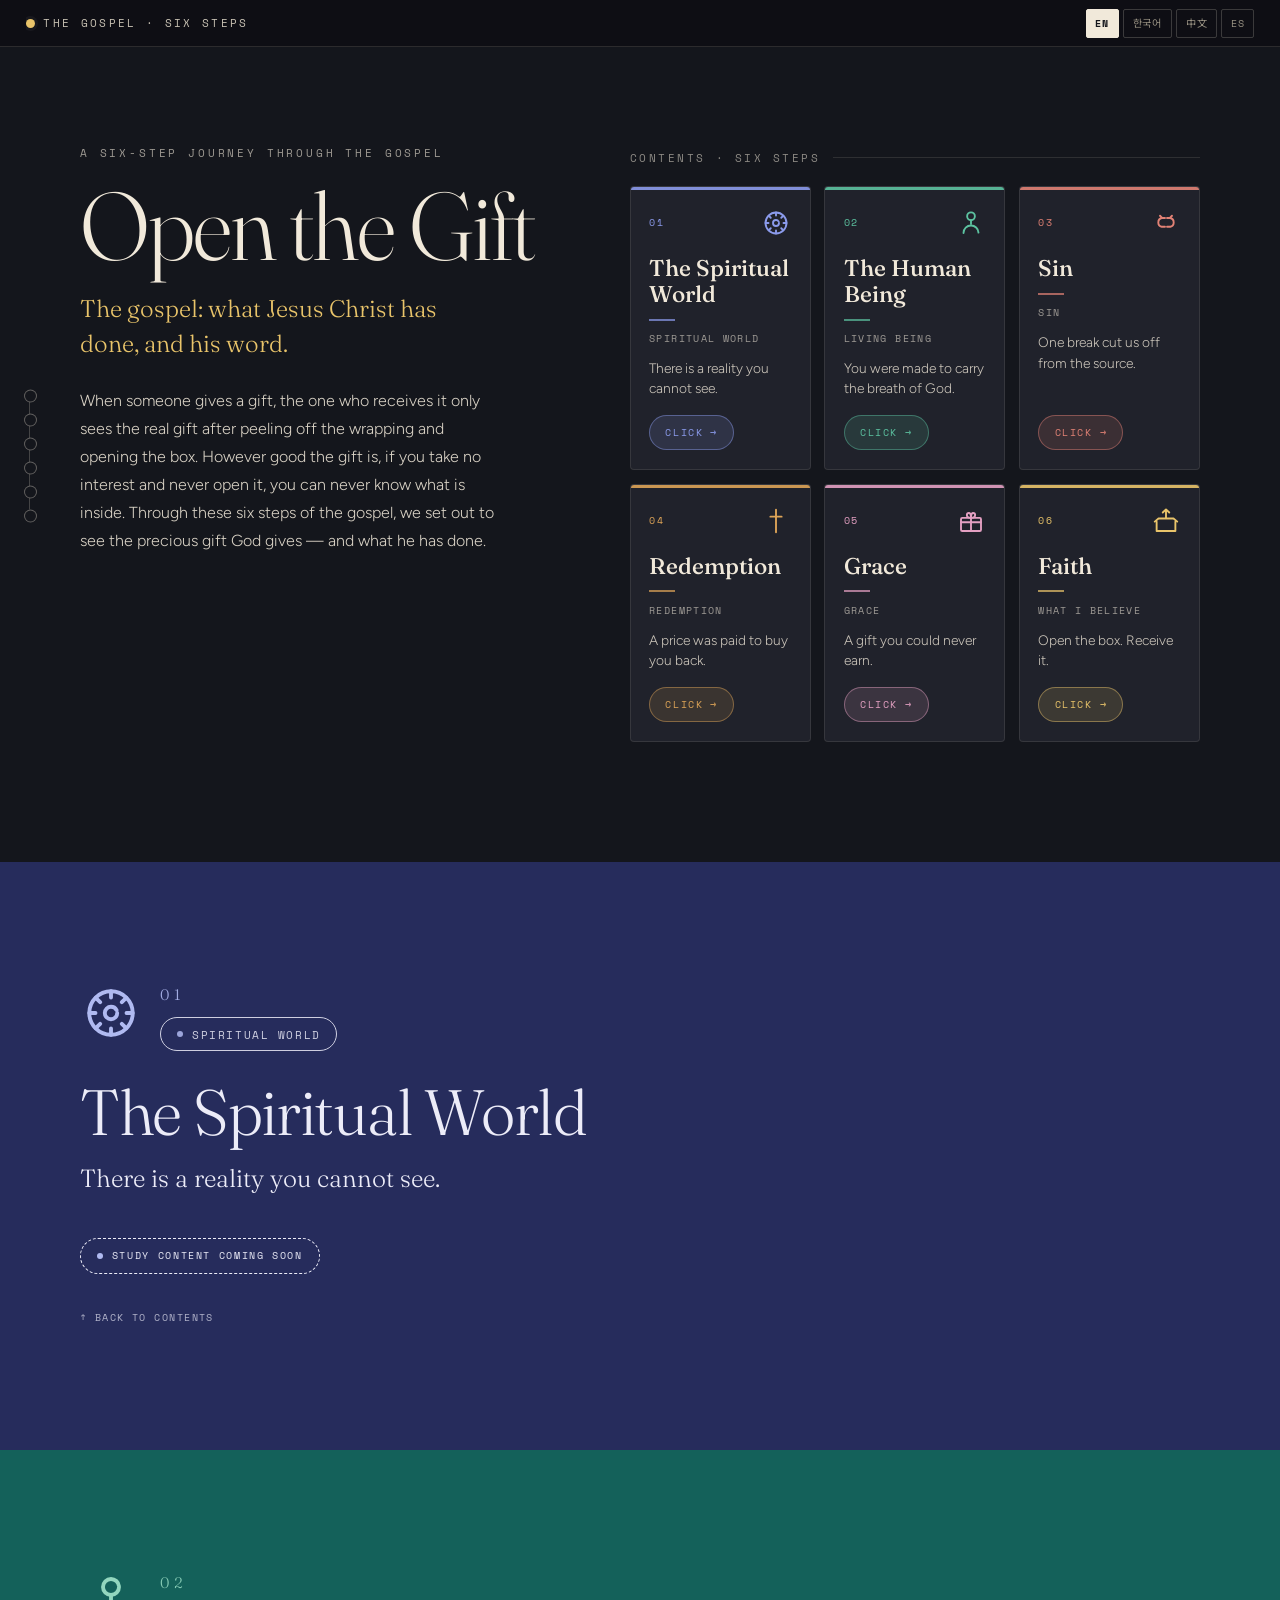
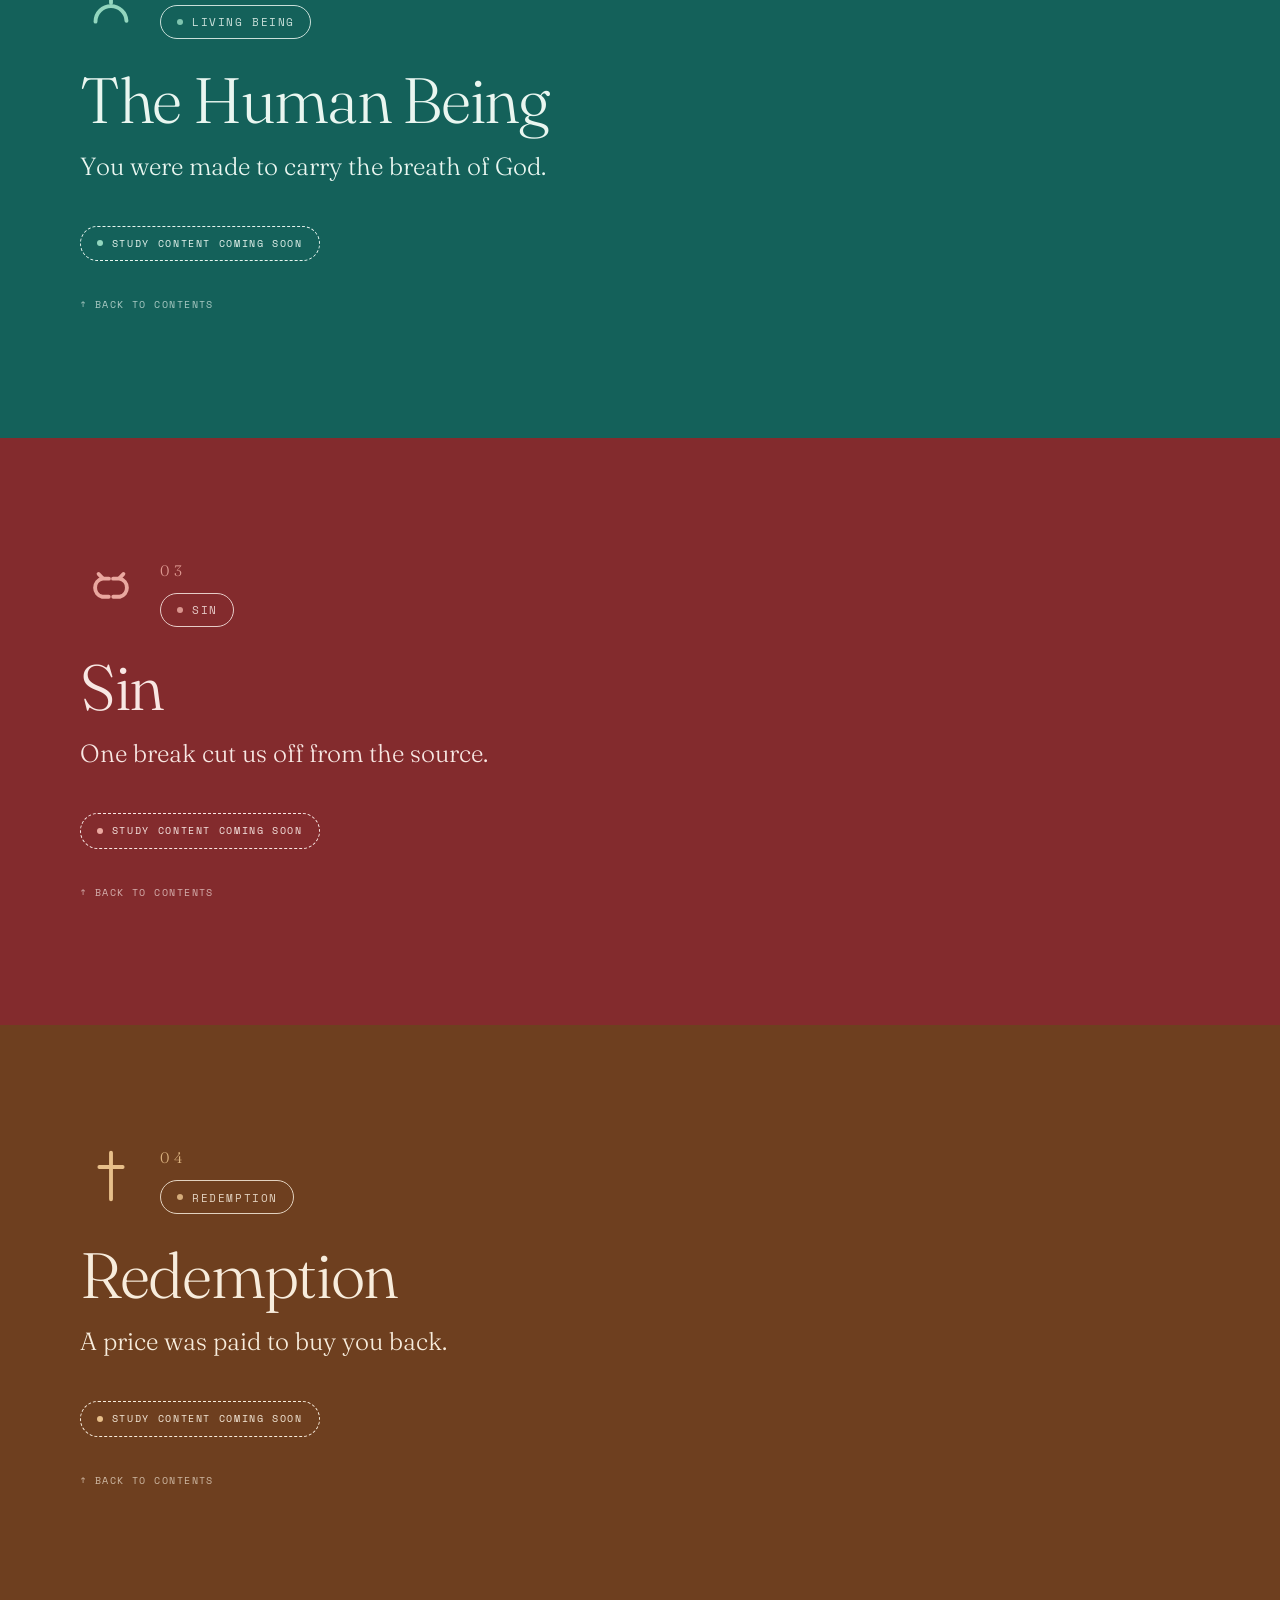
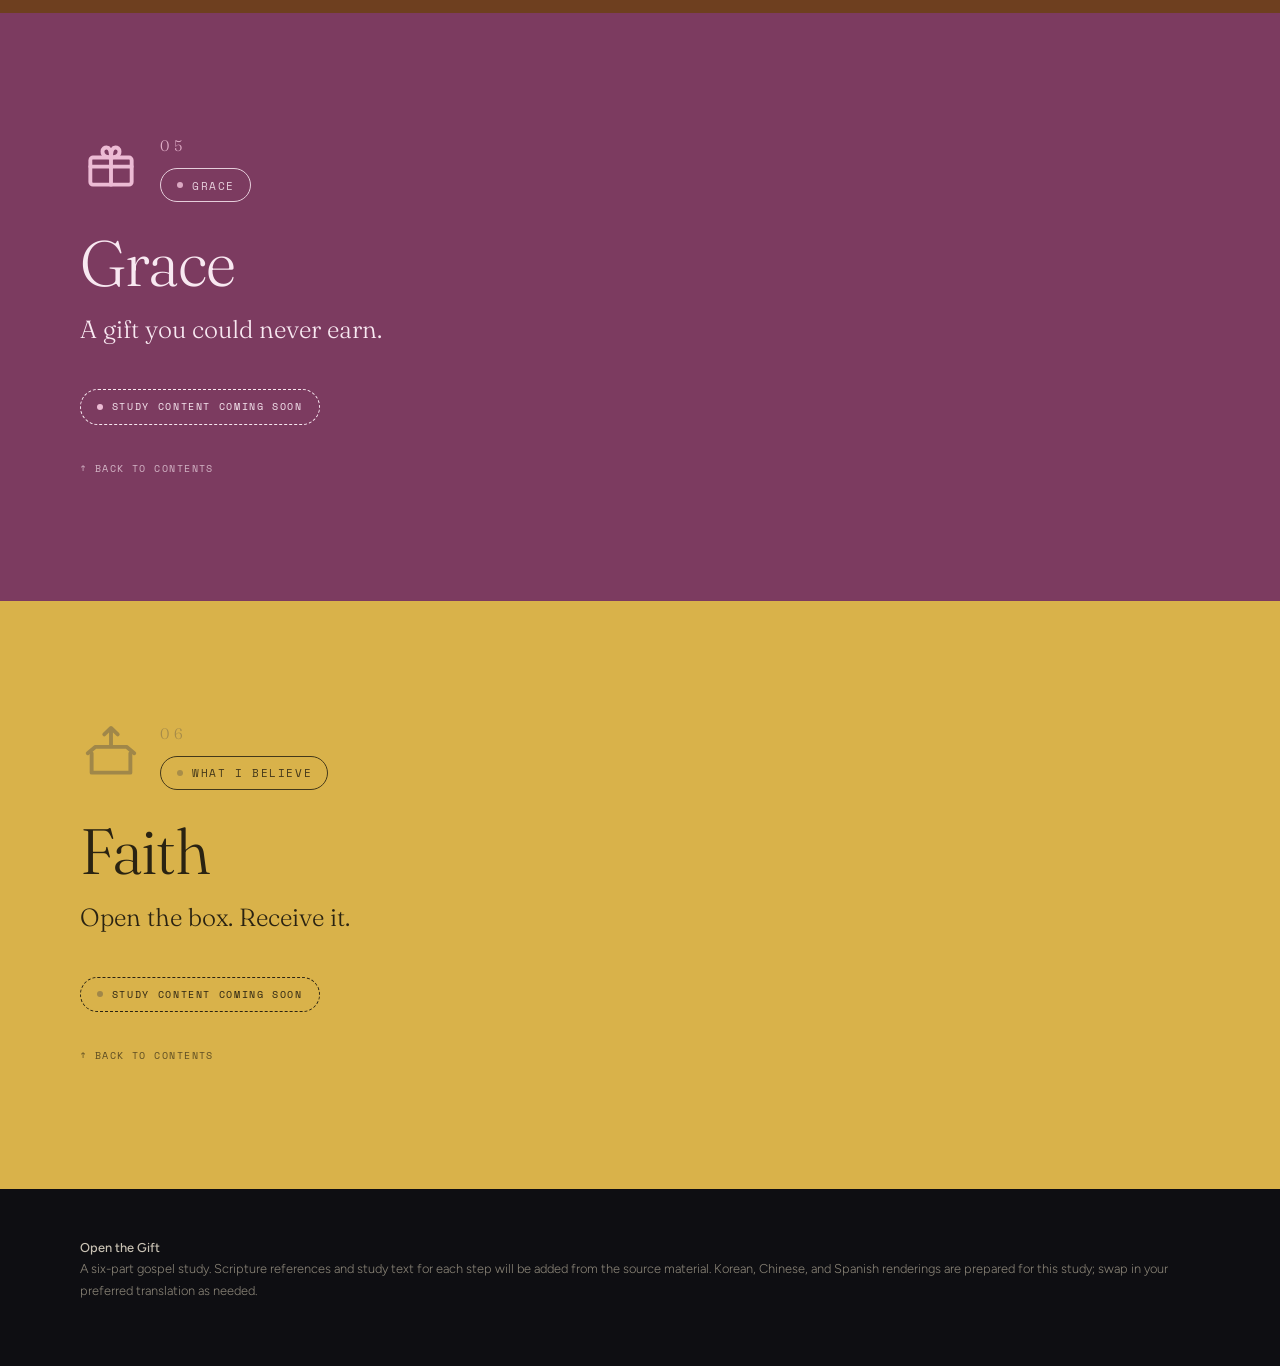
==== index.html @ 4da214e3 "Landing page: The Gospel — Six Steps (contents + 6 step cards, 4 languages) Co-Authored-By: Claude O" ====
<!DOCTYPE html>
<html lang="en">
<head>
<meta charset="utf-8">
<meta name="viewport" content="width=device-width, initial-scale=1">
<title>The Gospel — Six Steps</title>
<link rel="preconnect" href="https://fonts.googleapis.com">
<link rel="preconnect" href="https://fonts.gstatic.com" crossorigin>
<link href="https://fonts.googleapis.com/css2?family=Fraunces:opsz,wght@9..144,300;9..144,500;9..144,700&family=Figtree:wght@300;400;500;600&family=Space+Mono:wght@400;700&family=Noto+Sans+KR:wght@300;400;600&family=Noto+Sans+SC:wght@300;400;600&display=swap" rel="stylesheet">
<style>
:root{
  --paper:#F1E9DA;
  --ink:#14161C;
  --display:"Fraunces",Georgia,serif;
  --body:"Figtree","Noto Sans KR","Noto Sans SC",system-ui,sans-serif;
  --mono:"Space Mono","Noto Sans KR",monospace;
  --wide:min(1120px,100% - 2.5rem);
}
*{box-sizing:border-box}
html{scroll-behavior:smooth}
body{
  margin:0;background:var(--ink);color:var(--paper);
  font-family:var(--body);font-weight:300;font-size:17px;line-height:1.72;
  -webkit-font-smoothing:antialiased;
}
@media (prefers-reduced-motion:reduce){html{scroll-behavior:auto}*{animation:none!important;transition:none!important}}

/* ---------- top bar ---------- */
.bar{
  position:fixed;top:0;left:0;right:0;z-index:60;
  display:flex;align-items:center;justify-content:space-between;gap:1rem;
  padding:.55rem clamp(.9rem,3vw,1.6rem);
  background:rgba(14,14,18,.78);backdrop-filter:blur(14px);
  border-bottom:1px solid rgba(241,233,218,.13);
}
.brand{display:flex;align-items:center;gap:.55rem;min-width:0;font-family:var(--mono);font-size:.66rem;letter-spacing:.22em;text-transform:uppercase;color:#C9C2B4;white-space:nowrap;overflow:hidden;text-overflow:ellipsis}
.cur-dot{flex:none;width:9px;height:9px;border-radius:50%;background:transparent;opacity:0;
  transition:background .3s ease,opacity .3s ease;box-shadow:0 0 0 3px rgba(255,255,255,.04)}
#curText{white-space:nowrap;overflow:hidden;text-overflow:ellipsis;transition:color .25s ease}
.langs{display:flex;gap:.25rem;flex:none}
.langs button{
  font-family:var(--mono);font-size:.64rem;letter-spacing:.08em;
  background:transparent;color:#9A9384;border:1px solid rgba(241,233,218,.2);
  padding:.34rem .55rem;border-radius:2px;cursor:pointer;transition:.18s;
}
.langs button:hover{color:#F1E9DA;border-color:rgba(241,233,218,.5)}
.langs button[aria-pressed="true"]{background:#F1E9DA;color:#14161C;border-color:#F1E9DA;font-weight:700}
.bar-progress{position:absolute;left:0;bottom:-1px;height:2px;background:currentColor;width:0;color:#8B9BEC;transition:width .12s linear}

/* ---------- left rail ---------- */
.rail{position:fixed;left:24px;top:50%;transform:translateY(-50%);z-index:50;display:none}
@media(min-width:1240px){.rail{display:block}}
.rail ol{list-style:none;margin:0;padding:0;position:relative}
.rail ol::before{content:"";position:absolute;left:5px;top:6px;bottom:6px;width:1px;background:rgba(241,233,218,.22)}
.rail li{position:relative;padding:0 0 24px 0;min-height:11px}
.rail li:last-child{padding-bottom:0}
.rail a{position:absolute;left:22px;top:-3px;white-space:nowrap;text-decoration:none;color:#F1E9DA;
  font-family:var(--mono);font-size:.6rem;letter-spacing:.14em;text-transform:uppercase;
  opacity:0;pointer-events:none;transform:translateX(-4px);transition:.22s;
  background:rgba(14,14,18,.92);padding:.24rem .55rem;border-radius:3px;border:1px solid rgba(241,233,218,.12)}
.rail li::before{content:"";position:absolute;left:0;top:5px;width:11px;height:11px;border-radius:50%;border:1px solid rgba(241,233,218,.35);background:var(--ink);transition:.25s;cursor:pointer}
.rail li:hover::before{border-color:var(--dot)}
.rail li[data-on="1"]::before{background:var(--dot);border-color:var(--dot);transform:scale(1.25)}
.rail li:hover a,.rail li[data-on="1"] a{opacity:1;pointer-events:auto;transform:none}

/* ---------- sections ---------- */
main{padding-top:0}
.field{
  background:var(--field);color:var(--fg);
  padding:clamp(4.5rem,11vw,7.5rem) 0;
  position:relative;overflow:hidden;
  --mark:color-mix(in srgb,var(--dot,#8B9BEC) 62%,var(--fg));
}
.wrap{width:var(--wide);margin:0 auto;position:relative;z-index:2}
.eyebrow{font-family:var(--mono);font-size:.68rem;letter-spacing:.26em;text-transform:uppercase;opacity:.62;margin:0 0 1.1rem}
h1{font-family:var(--display);font-weight:300;font-size:clamp(3rem,10vw,6rem);line-height:.95;margin:0 0 1.3rem;letter-spacing:-.02em}
h2{font-family:var(--display);font-weight:300;font-size:clamp(2.3rem,7vw,4rem);line-height:1.0;margin:.2rem 0 1rem;letter-spacing:-.02em}
p{margin:0 0 1.15rem;max-width:60ch}
.lead{font-family:var(--display);font-weight:300;font-size:clamp(1.2rem,3.2vw,1.55rem);line-height:1.5;opacity:.95;max-width:34ch}
.hairline{height:1px;background:currentColor;opacity:.22;margin:2.4rem 0;border:0}
.numeral{font-family:var(--display);font-weight:300;font-size:.95rem;letter-spacing:.3em;opacity:.9;display:block;margin-bottom:.4rem;color:var(--mark)}
.thread-tag{
  display:inline-flex;align-items:center;gap:.6rem;
  font-family:var(--mono);font-size:.7rem;letter-spacing:.14em;text-transform:uppercase;
  border:1px solid currentColor;border-radius:999px;padding:.4rem .95rem;opacity:.85;margin-bottom:1.6rem;
}
.thread-tag i{width:6px;height:6px;border-radius:50%;background:var(--mark);font-style:normal}

/* ---------- hero / contents ---------- */
#top{background:var(--ink);color:var(--paper);padding-top:clamp(6rem,13vw,9rem)}
.hero-grid{display:grid;grid-template-columns:minmax(0,.92fr) minmax(0,1.08fr);gap:clamp(2rem,5vw,4.5rem);align-items:start}
@media(max-width:900px){.hero-grid{grid-template-columns:1fr;gap:2.5rem}}
.motif{width:96px;height:96px;margin:0 0 1.6rem;display:block}
.hero-sub{font-family:var(--display);font-weight:300;font-size:clamp(1.2rem,3vw,1.5rem);line-height:1.45;color:#E9C46A;max-width:26ch;margin:0 0 1.6rem}
.hero-intro{max-width:42ch;opacity:.9;font-size:1rem;line-height:1.75}

/* contents label + cards */
.cards-head{font-family:var(--mono);font-size:.66rem;letter-spacing:.24em;text-transform:uppercase;opacity:.55;margin:.3rem 0 1.2rem;display:flex;align-items:center;gap:.8rem}
.cards-head::after{content:"";flex:1;height:1px;background:currentColor;opacity:.22}
.cards{display:grid;grid-template-columns:repeat(2,1fr);gap:.85rem}
@media(min-width:1080px){.cards{grid-template-columns:repeat(3,1fr)}}
@media(max-width:900px){.cards{grid-template-columns:repeat(3,1fr)}}
@media(max-width:620px){.cards{grid-template-columns:repeat(2,1fr)}}
@media(max-width:380px){.cards{grid-template-columns:1fr}}
.card{
  position:relative;display:flex;flex-direction:column;text-decoration:none;color:var(--paper);
  background:#20222B;border:1px solid rgba(241,233,218,.1);border-radius:4px;
  padding:1.3rem 1.15rem 1.2rem;min-height:190px;overflow:hidden;
  transition:transform .28s cubic-bezier(.2,.7,.2,1),border-color .28s ease,background .28s ease,box-shadow .28s ease;
}
.card::before{content:"";position:absolute;left:0;top:0;right:0;height:3px;background:var(--dot);opacity:.9;transform:scaleX(1);transform-origin:left}
.card:hover,.card:focus-visible{transform:translateY(-4px);background:#262935;border-color:color-mix(in srgb,var(--dot) 55%,transparent);box-shadow:0 14px 34px -18px var(--dot)}
.card-top{display:flex;align-items:center;justify-content:space-between;margin-bottom:1.15rem}
.card-num{font-family:var(--mono);font-size:.64rem;letter-spacing:.16em;color:var(--dot)}
.card-ic{width:30px;height:30px;color:var(--dot)}
.card-ic svg{width:100%;height:100%;display:block}
.card-title{font-family:var(--display);font-weight:500;font-size:clamp(1.2rem,1.02rem + .7vw,1.42rem);line-height:1.14;margin:0;overflow-wrap:break-word;hyphens:auto}
.card-rule{width:26px;height:2px;background:var(--dot);opacity:.7;margin:.65rem 0 .6rem}
.card-sub{font-family:var(--mono);font-size:.6rem;letter-spacing:.14em;text-transform:uppercase;opacity:.6;margin:0}
.card-teaser{font-size:.86rem;line-height:1.5;opacity:.82;margin:.7rem 0 1rem;flex:1 1 auto}
.card-go{display:inline-flex;align-items:center;align-self:flex-start;gap:.45rem;
  font-family:var(--mono);font-size:.62rem;letter-spacing:.16em;text-transform:uppercase;
  color:var(--dot);background:color-mix(in srgb,var(--dot) 14%,transparent);
  border:1px solid color-mix(in srgb,var(--dot) 45%,transparent);border-radius:999px;
  padding:.5rem .95rem;transition:background .25s ease,color .25s ease,transform .25s ease}
.card-go .arw{transition:transform .25s ease}
.card:hover .card-go,.card:focus-visible .card-go{background:var(--dot);color:#14161C}
.card:hover .card-go .arw{transform:translateX(3px)}

/* ---------- step opener ---------- */
.sec-head{display:flex;align-items:flex-start;gap:clamp(.7rem,2.2vw,1.15rem);margin-bottom:.2rem}
.sec-ic{flex:none;width:clamp(44px,7.5vw,62px);height:clamp(44px,7.5vw,62px);color:var(--mark)}
.sec-ic svg{width:100%;height:100%;display:block}
.sec-head .numeral{margin:0 0 .55rem}
.soon{display:inline-flex;align-items:center;gap:.55rem;font-family:var(--mono);font-size:.64rem;letter-spacing:.16em;text-transform:uppercase;
  border:1px dashed currentColor;border-radius:999px;padding:.5rem 1rem;opacity:.72;margin-top:1.4rem}
.soon i{width:6px;height:6px;border-radius:50%;background:var(--mark);font-style:normal;animation:pulse 2.2s ease-in-out infinite}
@keyframes pulse{0%,100%{opacity:.4}50%{opacity:1}}
.backlink{display:inline-flex;align-items:center;gap:.45rem;margin-top:2.2rem;font-family:var(--mono);font-size:.64rem;letter-spacing:.14em;text-transform:uppercase;color:inherit;text-decoration:none;opacity:.7;transition:.2s}
.backlink:hover{opacity:1}

footer{padding:3rem 0 4rem;background:#0E0E12;color:#8B8578}
footer .wrap{font-size:.8rem;line-height:1.7}
footer b{color:#C9C2B4;font-weight:500}

.reveal{opacity:0;transform:translateY(14px);transition:opacity .7s ease,transform .7s ease}
.reveal.in{opacity:1;transform:none}
:focus-visible{outline:2px solid currentColor;outline-offset:3px}

/* motion: cards cascade + titles rise + icons draw */
.cards .card{opacity:0;transform:translateY(18px);transition:opacity .55s ease,transform .55s cubic-bezier(.2,.7,.2,1)}
.cards.in .card{opacity:1;transform:none}
.cards.in .card:nth-child(1){transition-delay:.05s}
.cards.in .card:nth-child(2){transition-delay:.11s}
.cards.in .card:nth-child(3){transition-delay:.17s}
.cards.in .card:nth-child(4){transition-delay:.23s}
.cards.in .card:nth-child(5){transition-delay:.29s}
.cards.in .card:nth-child(6){transition-delay:.35s}
.card-ic svg [pathLength]{stroke-dasharray:1;stroke-dashoffset:1;transition:stroke-dashoffset .9s ease .2s}
.cards.in .card-ic svg [pathLength]{stroke-dashoffset:0}
.field h2.reveal{transform:translateY(24px) scale(.986);filter:blur(8px);
  transition:opacity .85s ease,transform .85s cubic-bezier(.2,.7,.25,1),filter .85s ease;transition-delay:.1s}
.field h2.reveal.in{transform:none;filter:blur(0)}
.sec-head .sec-ic svg [pathLength]{stroke-dasharray:1;stroke-dashoffset:1;transition:stroke-dashoffset 1.05s ease .15s}
.sec-head.in .sec-ic svg [pathLength]{stroke-dashoffset:0}
#top h1{animation:heroRise 1s cubic-bezier(.2,.7,.2,1) both}
#top .hero-sub{animation:heroRise 1s cubic-bezier(.2,.7,.2,1) .12s both}
@keyframes heroRise{from{opacity:0;transform:translateY(24px);filter:blur(7px)}to{opacity:1;transform:none;filter:blur(0)}}
@media(prefers-reduced-motion:reduce){
  .cards .card,.card-ic svg [pathLength],.field h2.reveal,.sec-head .sec-ic svg [pathLength],#top h1,#top .hero-sub{
    opacity:1!important;transform:none!important;filter:none!important;animation:none!important;stroke-dashoffset:0!important}
}
</style>
</head>
<body>

<header class="bar">
  <div class="brand" id="brand"><span class="cur-dot" id="curDot"></span><span id="curText">The Gospel · Six Steps</span></div>
  <nav class="langs" aria-label="Language">
    <button data-lang="en" aria-pressed="true">EN</button>
    <button data-lang="ko" aria-pressed="false">한국어</button>
    <button data-lang="zh" aria-pressed="false">中文</button>
    <button data-lang="es" aria-pressed="false">ES</button>
  </nav>
  <div class="bar-progress" id="prog"></div>
</header>

<nav class="rail" aria-label="Steps"><ol id="rail"></ol></nav>

<main id="app"></main>

<footer><div class="wrap" id="foot"></div></footer>

<script type="application/json" id="DATA">
{
"ui":{
  "brand":{"en":"The Gospel · Six Steps","ko":"복음 · 여섯 단계","zh":"福音 · 六个阶段","es":"El Evangelio · Seis Pasos"},
  "contents":{"en":"Contents · six steps","ko":"목차 · 여섯 단계","zh":"目录 · 六个阶段","es":"Contenido · seis pasos"},
  "open":{"en":"Click","ko":"클릭","zh":"点击","es":"Clic"},
  "soon":{"en":"Study content coming soon","ko":"본문은 곧 추가됩니다","zh":"内容即将推出","es":"Contenido en preparación"},
  "back":{"en":"Back to contents","ko":"목차로 돌아가기","zh":"返回目录","es":"Volver al contenido"},
  "footer":{
    "en":"A six-part gospel study. Scripture references and study text for each step will be added from the source material. Korean, Chinese, and Spanish renderings are prepared for this study; swap in your preferred translation as needed.",
    "ko":"여섯 과로 이루어진 복음 교재입니다. 각 단계의 성경 본문과 해설은 원자료에서 이어서 채워집니다. 한국어·중국어·스페인어 번역은 이 교재를 위해 준비한 것이며, 원하시는 역본으로 바꾸실 수 있습니다.",
    "zh":"六课福音教材。每一阶段的经文与讲解将依原始资料陆续补充。中韩西译文为本教材所备，可按需替换为您偏好的译本。",
    "es":"Un estudio del evangelio en seis partes. El texto y las referencias bíblicas de cada paso se añadirán a partir del material original. Las versiones en coreano, chino y español se han preparado para este estudio; puede sustituirlas por la traducción que prefiera."
  }
},

"hero":{
  "eyebrow":{"en":"A six-step journey through the gospel","ko":"복음을 여는 여섯 단계","zh":"通往福音的六个阶段","es":"Un recorrido del evangelio en seis pasos"},
  "title":{"en":"Open the Gift","ko":"선물을 열다","zh":"打开礼物","es":"Abre el regalo"},
  "sub":{"en":"The gospel: what Jesus Christ has done, and his word.","ko":"복음: 예수 그리스도가 하신 일과 그의 말씀.","zh":"福音：耶稣基督所成就的事，和他的话语。","es":"El evangelio: lo que Jesucristo ha hecho, y su palabra."},
  "intro":{"en":"When someone gives a gift, the one who receives it only sees the real gift after peeling off the wrapping and opening the box. However good the gift is, if you take no interest and never open it, you can never know what is inside. Through these six steps of the gospel, we set out to see the precious gift God gives — and what he has done.","ko":"선물을 주면 받은 사람은 포장지를 벗기고 상자를 열고 나서야 비로소 그 안의 진짜 선물을 보게 된다. 아무리 좋은 선물이라도 관심이 없고 또 뜯어보지 않는다면 무엇이 그 안에 있는지 알 수 없다. 하나님께서 주시고 하시는 귀한 선물을 복음 여섯 단계를 통하여 알아보고자 한다.","zh":"送礼时，收礼的人只有在拆开包装、打开盒子之后，才能看见里面真正的礼物。无论礼物多么好，若毫不在意、从不打开，就无法知道里面是什么。我们要通过福音的六个阶段，认识神所赐、所成就的宝贵礼物。","es":"Cuando alguien da un regalo, quien lo recibe solo ve el verdadero regalo después de quitar el envoltorio y abrir la caja. Por muy bueno que sea, si no te interesa y nunca lo abres, jamás sabrás qué hay dentro. A través de estos seis pasos del evangelio, queremos ver el precioso regalo que Dios nos da — y lo que él ha hecho."}
},

"steps":[
 {
  "id":"step-1","numeral":"01","dot":"#8B9BEC","field":"#262C5C","fg":"#ECECF8",
  "title":{"en":"The Spiritual World","ko":"영의 세계","zh":"灵的世界","es":"El mundo espiritual"},
  "sub":{"en":"Spiritual World","ko":"Spiritual World","zh":"Spiritual World","es":"Spiritual World"},
  "teaser":{"en":"There is a reality you cannot see.","ko":"보이지 않는 실재가 있다.","zh":"有一个你看不见的实在。","es":"Hay una realidad que no puedes ver."}
 },
 {
  "id":"step-2","numeral":"02","dot":"#5CC2A0","field":"#14615A","fg":"#E9F6F0",
  "title":{"en":"The Human Being","ko":"인간","zh":"人","es":"El ser humano"},
  "sub":{"en":"Living Being","ko":"Living Being","zh":"Living Being","es":"Living Being"},
  "teaser":{"en":"You were made to carry the breath of God.","ko":"당신은 하나님의 숨을 담도록 지어졌다.","zh":"你被造，是为了承载神的气息。","es":"Fuiste hecho para llevar el aliento de Dios."}
 },
 {
  "id":"step-3","numeral":"03","dot":"#E28275","field":"#832B2D","fg":"#F8E7E3",
  "title":{"en":"Sin","ko":"죄","zh":"罪","es":"El pecado"},
  "sub":{"en":"Sin","ko":"Sin","zh":"Sin","es":"Sin"},
  "teaser":{"en":"One break cut us off from the source.","ko":"한 번의 단절이 근원에서 우리를 끊어 놓았다.","zh":"一次断裂，把我们与源头隔开。","es":"Una ruptura nos separó de la fuente."}
 },
 {
  "id":"step-4","numeral":"04","dot":"#DDA457","field":"#6E3F1F","fg":"#F7ECDC",
  "title":{"en":"Redemption","ko":"속죄","zh":"救赎","es":"La redención"},
  "sub":{"en":"Redemption","ko":"Redemption","zh":"Redemption","es":"Redemption"},
  "teaser":{"en":"A price was paid to buy you back.","ko":"당신을 되사기 위해 값이 치러졌다.","zh":"有一个代价被付上，把你赎回。","es":"Se pagó un precio para rescatarte."}
 },
 {
  "id":"step-5","numeral":"05","dot":"#E4A0C2","field":"#7C3B60","fg":"#F8E8F1",
  "title":{"en":"Grace","ko":"은혜","zh":"恩典","es":"La gracia"},
  "sub":{"en":"Grace","ko":"Grace","zh":"Grace","es":"Grace"},
  "teaser":{"en":"A gift you could never earn.","ko":"결코 스스로 얻을 수 없는 선물.","zh":"一份你永远无法赚得的礼物。","es":"Un regalo que jamás podrías ganar."}
 },
 {
  "id":"step-6","numeral":"06","dot":"#E9C46A","field":"#D9B24A","fg":"#2A2312",
  "title":{"en":"Faith","ko":"믿음","zh":"信","es":"La fe"},
  "sub":{"en":"What I Believe","ko":"What I Believe","zh":"What I Believe","es":"What I Believe"},
  "teaser":{"en":"Open the box. Receive it.","ko":"상자를 열라. 받으라.","zh":"打开盒子，领受它。","es":"Abre la caja. Recíbelo."}
 }
]
}
</script>

<script>
(function(){
"use strict";
var D = JSON.parse(document.getElementById("DATA").textContent);
var lang = "en";
var esc = function(s){return String(s).replace(/&/g,"&amp;").replace(/</g,"&lt;").replace(/>/g,"&gt;");};
var L = function(o){ if(!o) return ""; return o[lang] || o.en || ""; };

/* line icons — normalise every stroke to length 1 so it can draw itself */
var pl = function(s){ return s.replace(/<(path|circle|rect|line|polyline|polygon|ellipse) /g,'<$1 pathLength="1" '); };
var ICONP = {
  "step-1":'<circle cx="12" cy="12" r="8.4"/><circle cx="12" cy="12" r="2.4"/><path d="M12 3.6v2.4M12 18v2.4M3.6 12H6M18 12h2.4M6.1 6.1l1.7 1.7M16.2 16.2l1.7 1.7M17.9 6.1l-1.7 1.7M7.8 16.2l-1.7 1.7"/>',
  "step-2":'<circle cx="12" cy="6.6" r="3.1"/><path d="M6 20a6 6 0 0 1 12 0"/><path d="M12 9.7v3.1"/>',
  "step-3":'<path d="M11.2 8H8.6a3.6 3.6 0 0 0 0 7h2.6"/><path d="M12.8 8h2.6a3.6 3.6 0 0 1 0 7h-2.6"/><path d="M7.2 6.2l1.5 1.6M16.8 6.2l-1.5 1.6"/>',
  "step-4":'<path d="M12 3v18M7.5 8.5h9"/>',
  "step-5":'<rect x="4" y="9.5" width="16" height="10.5" rx="1"/><path d="M4 13h16M12 9.5V20"/><path d="M12 9.5C10.6 9.5 8.7 9 8.7 7.2 8.7 6 9.6 5.6 10.3 5.6c1.4 0 1.7 1.9 1.7 3.9M12 9.5c1.4 0 3.3-.5 3.3-2.3 0-1.2-.9-1.6-1.6-1.6-1.4 0-1.7 1.9-1.7 3.9"/>',
  "step-6":'<path d="M4.5 12.5V20h15v-7.5"/><path d="M3 12.5l3-2.5h12l3 2.5"/><path d="M12 9.5V3M9.4 5.2 12 2.7l2.6 2.5"/>'
};
var ICON = function(id){
  return '<svg viewBox="0 0 24 24" fill="none" stroke="currentColor" stroke-width="1.5" stroke-linecap="round" stroke-linejoin="round" aria-hidden="true">'+pl(ICONP[id]||'')+'</svg>';
};

function cards(){
  var h = '<div class="cards-head">'+esc(L(D.ui.contents))+'</div><div class="cards">';
  D.steps.forEach(function(s){
    h += '<a class="card" href="#'+s.id+'" style="--dot:'+s.dot+'">'
       + '<div class="card-top"><span class="card-num">'+s.numeral+'</span><span class="card-ic">'+ICON(s.id)+'</span></div>'
       + '<h3 class="card-title">'+esc(L(s.title))+'</h3>'
       + '<div class="card-rule"></div>'
       + '<p class="card-sub">'+esc(L(s.sub))+'</p>'
       + '<p class="card-teaser">'+esc(L(s.teaser))+'</p>'
       + '<span class="card-go">'+esc(L(D.ui.open))+' <span class="arw">&#8594;</span></span>'
       + '</a>';
  });
  return h + '</div>';
}

function render(){
  document.documentElement.lang = lang;
  document.getElementById("curText").textContent = L(D.ui.brand);
  document.getElementById("foot").innerHTML = '<b>'+esc(L(D.hero.title))+'</b><br>'+esc(L(D.ui.footer));

  var h = '';
  /* hero + contents */
  h += '<section class="field" id="top"><div class="wrap"><div class="hero-grid">'
     + '<div class="hero-left">'
     + '<p class="eyebrow">'+esc(L(D.hero.eyebrow))+'</p>'
     + '<h1>'+esc(L(D.hero.title))+'</h1>'
     + '<p class="hero-sub">'+esc(L(D.hero.sub))+'</p>'
     + '<p class="hero-intro">'+esc(L(D.hero.intro))+'</p>'
     + '</div>'
     + '<div class="hero-right">'+cards()+'</div>'
     + '</div></div></section>';

  /* step opener sections */
  D.steps.forEach(function(s){
    h += '<section class="field" id="'+s.id+'" style="--field:'+s.field+';--fg:'+s.fg+';--dot:'+s.dot+'"><div class="wrap">'
       + '<div class="sec-head reveal"><span class="sec-ic">'+ICON(s.id)+'</span>'
       + '<div><span class="numeral">'+s.numeral+'</span>'
       + '<div class="thread-tag"><i></i>'+esc(L(s.sub))+'</div></div></div>'
       + '<h2 class="reveal">'+esc(L(s.title))+'</h2>'
       + '<p class="lead reveal">'+esc(L(s.teaser))+'</p>'
       + '<div class="soon reveal"><i></i>'+esc(L(D.ui.soon))+'</div>'
       + '<br><a class="backlink" href="#top">&#8593; '+esc(L(D.ui.back))+'</a>'
       + '</div></section>';
  });

  document.getElementById("app").innerHTML = h;

  /* rail */
  document.getElementById("rail").innerHTML = D.steps.map(function(s){
    return '<li data-sec="'+s.id+'" style="--dot:'+s.dot+'"><a href="#'+s.id+'">'+esc(L(s.title))+'</a></li>';
  }).join("");

  wire();
}

function wire(){
  /* reveal */
  if(!window.matchMedia("(prefers-reduced-motion: reduce)").matches && "IntersectionObserver" in window){
    var io = new IntersectionObserver(function(es){
      es.forEach(function(e){ if(e.isIntersecting){ e.target.classList.add("in"); io.unobserve(e.target);} });
    },{threshold:.12});
    document.querySelectorAll(".reveal, .cards, .sec-head").forEach(function(el){ io.observe(el); });
  } else {
    document.querySelectorAll(".reveal, .cards, .sec-head").forEach(function(el){ el.classList.add("in"); });
  }

  /* scroll spy: progress + rail + top-bar indicator */
  var items = Array.prototype.slice.call(document.querySelectorAll("#rail li"));
  var prog = document.getElementById("prog");
  var curDot = document.getElementById("curDot");
  var curText = document.getElementById("curText");
  var brandTitle = L(D.ui.brand);
  var marks = D.steps.map(function(s){
    return {el:document.getElementById(s.id), dot:s.dot, label:s.numeral+" · "+L(s.title)};
  });
  function onScroll(){
    var y = window.scrollY || window.pageYOffset;
    var docH = document.body.scrollHeight - window.innerHeight;
    prog.style.width = (docH>0 ? Math.min(100,(y/docH)*100) : 0) + "%";
    var active = -1;
    marks.forEach(function(m,i){ if(m.el && m.el.offsetTop <= y + window.innerHeight*0.35) active = i; });
    items.forEach(function(li,i){ li.setAttribute("data-on", i===active ? "1":"0"); });
    prog.style.color = active>=0 ? marks[active].dot : "#8B9BEC";
    if(active>=0){
      curDot.style.background = marks[active].dot;
      curDot.style.opacity = "1";
      curText.textContent = marks[active].label;
    } else {
      curDot.style.opacity = "0";
      curText.textContent = brandTitle;
    }
  }
  window.removeEventListener("scroll", window.__spy || function(){});
  window.__spy = onScroll;
  window.addEventListener("scroll", onScroll, {passive:true});
  onScroll();
}

/* language buttons */
document.querySelectorAll(".langs button").forEach(function(b){
  b.addEventListener("click", function(){
    lang = b.getAttribute("data-lang");
    document.querySelectorAll(".langs button").forEach(function(x){
      x.setAttribute("aria-pressed", x===b ? "true":"false");
    });
    var y = window.scrollY;
    render();
    window.scrollTo(0,y);
  });
});

render();
})();
</script>
</body>
</html>
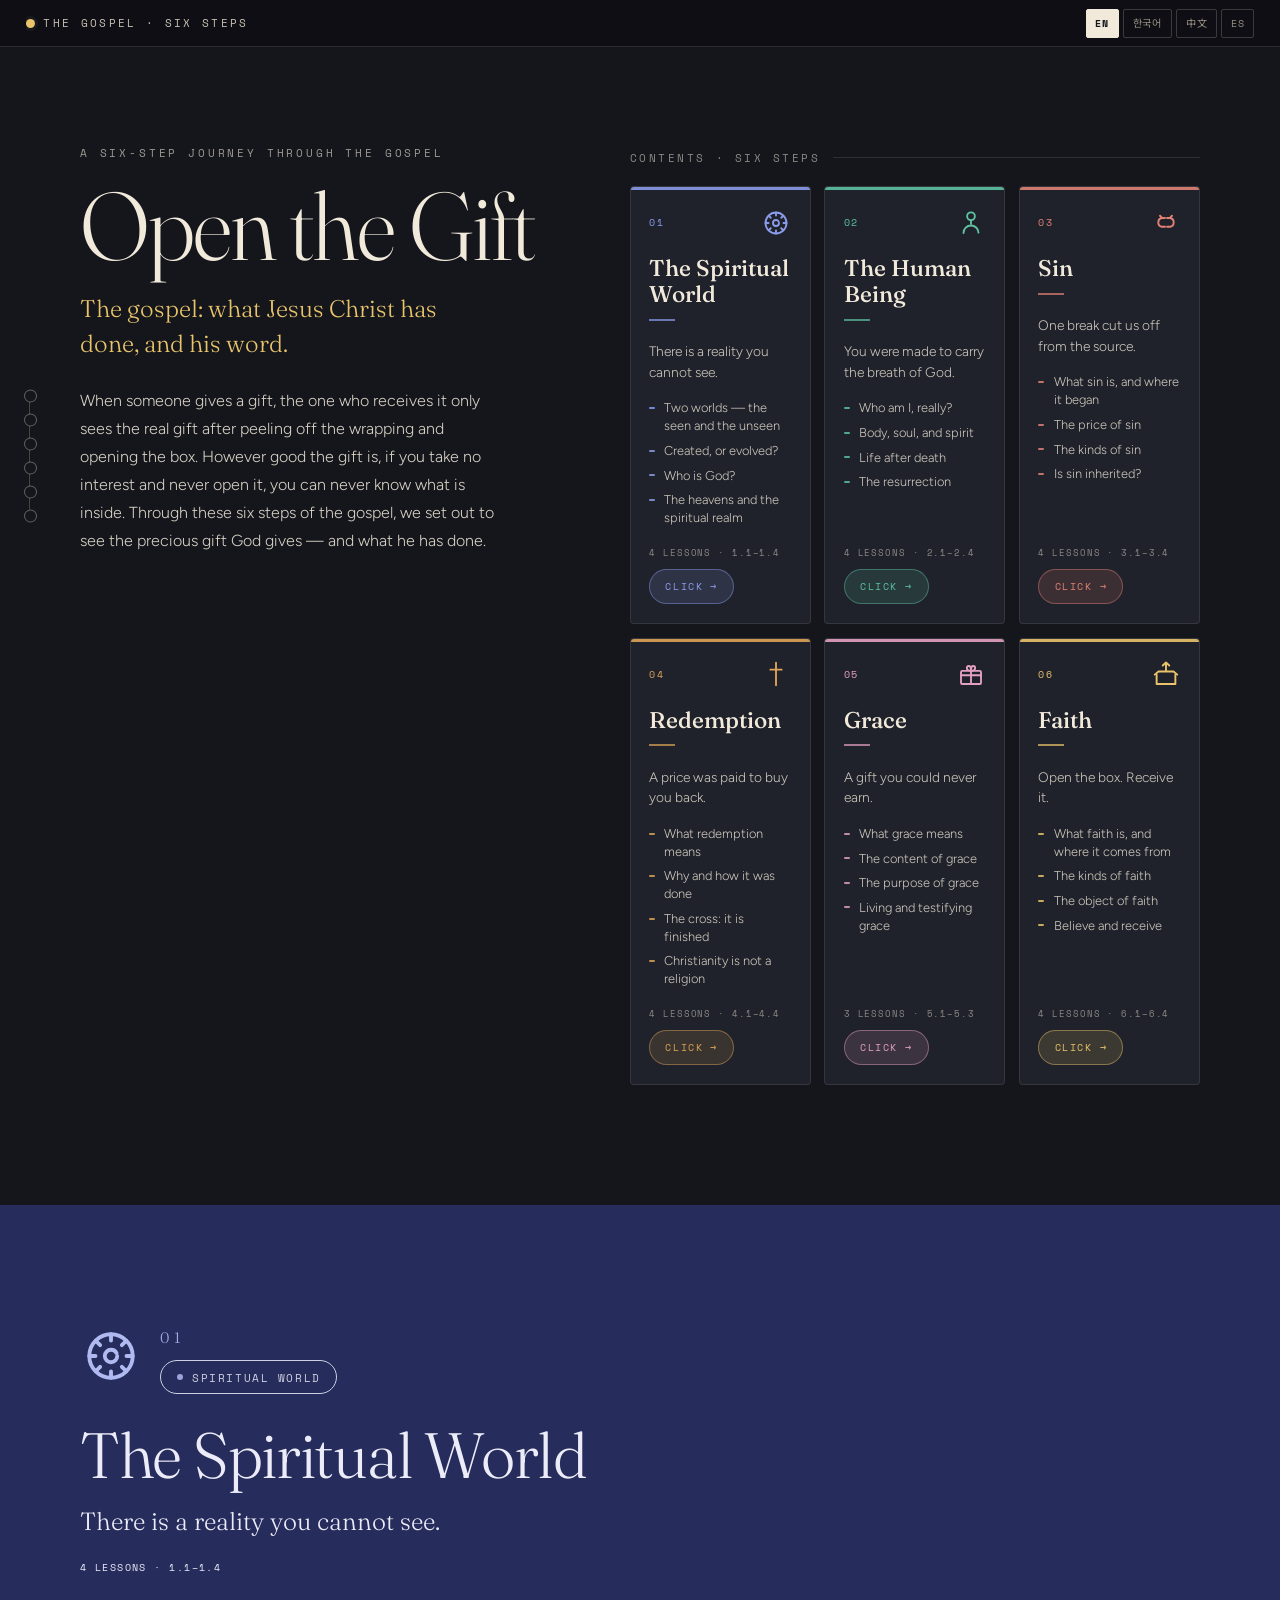
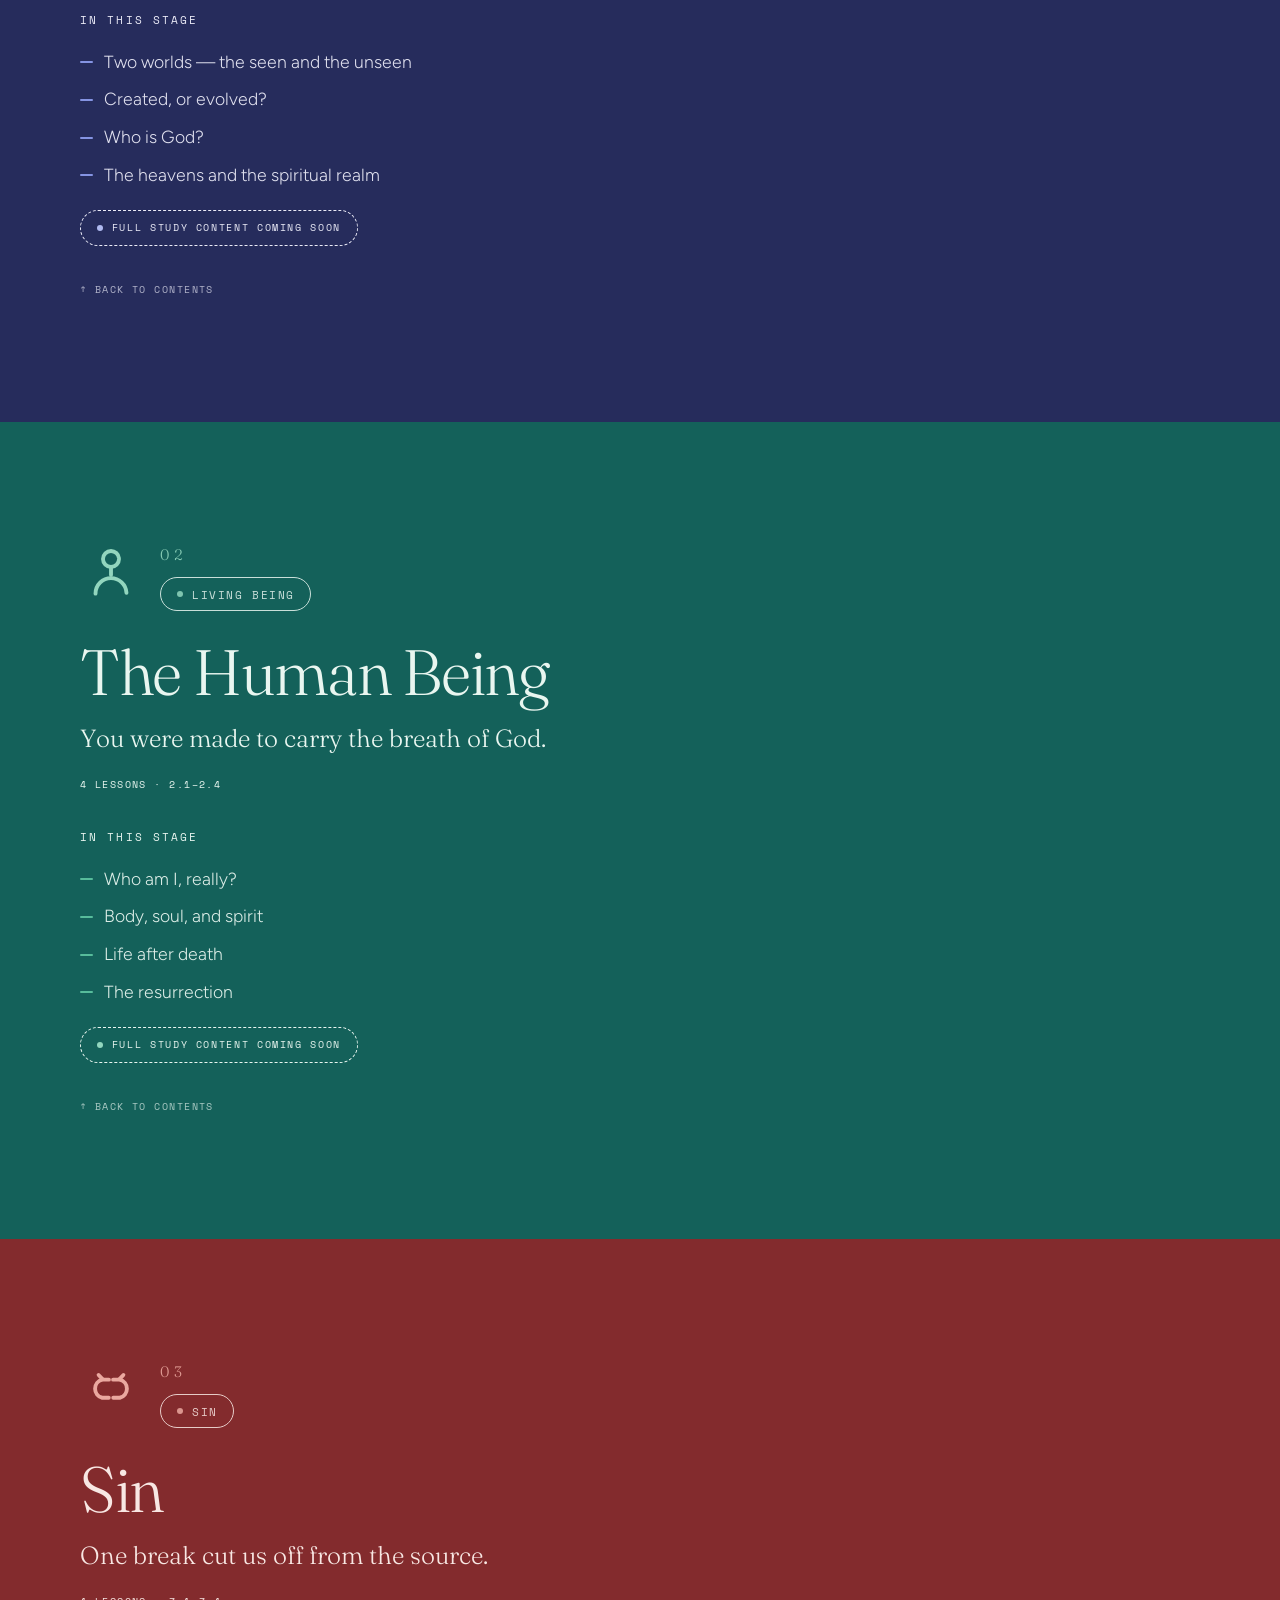
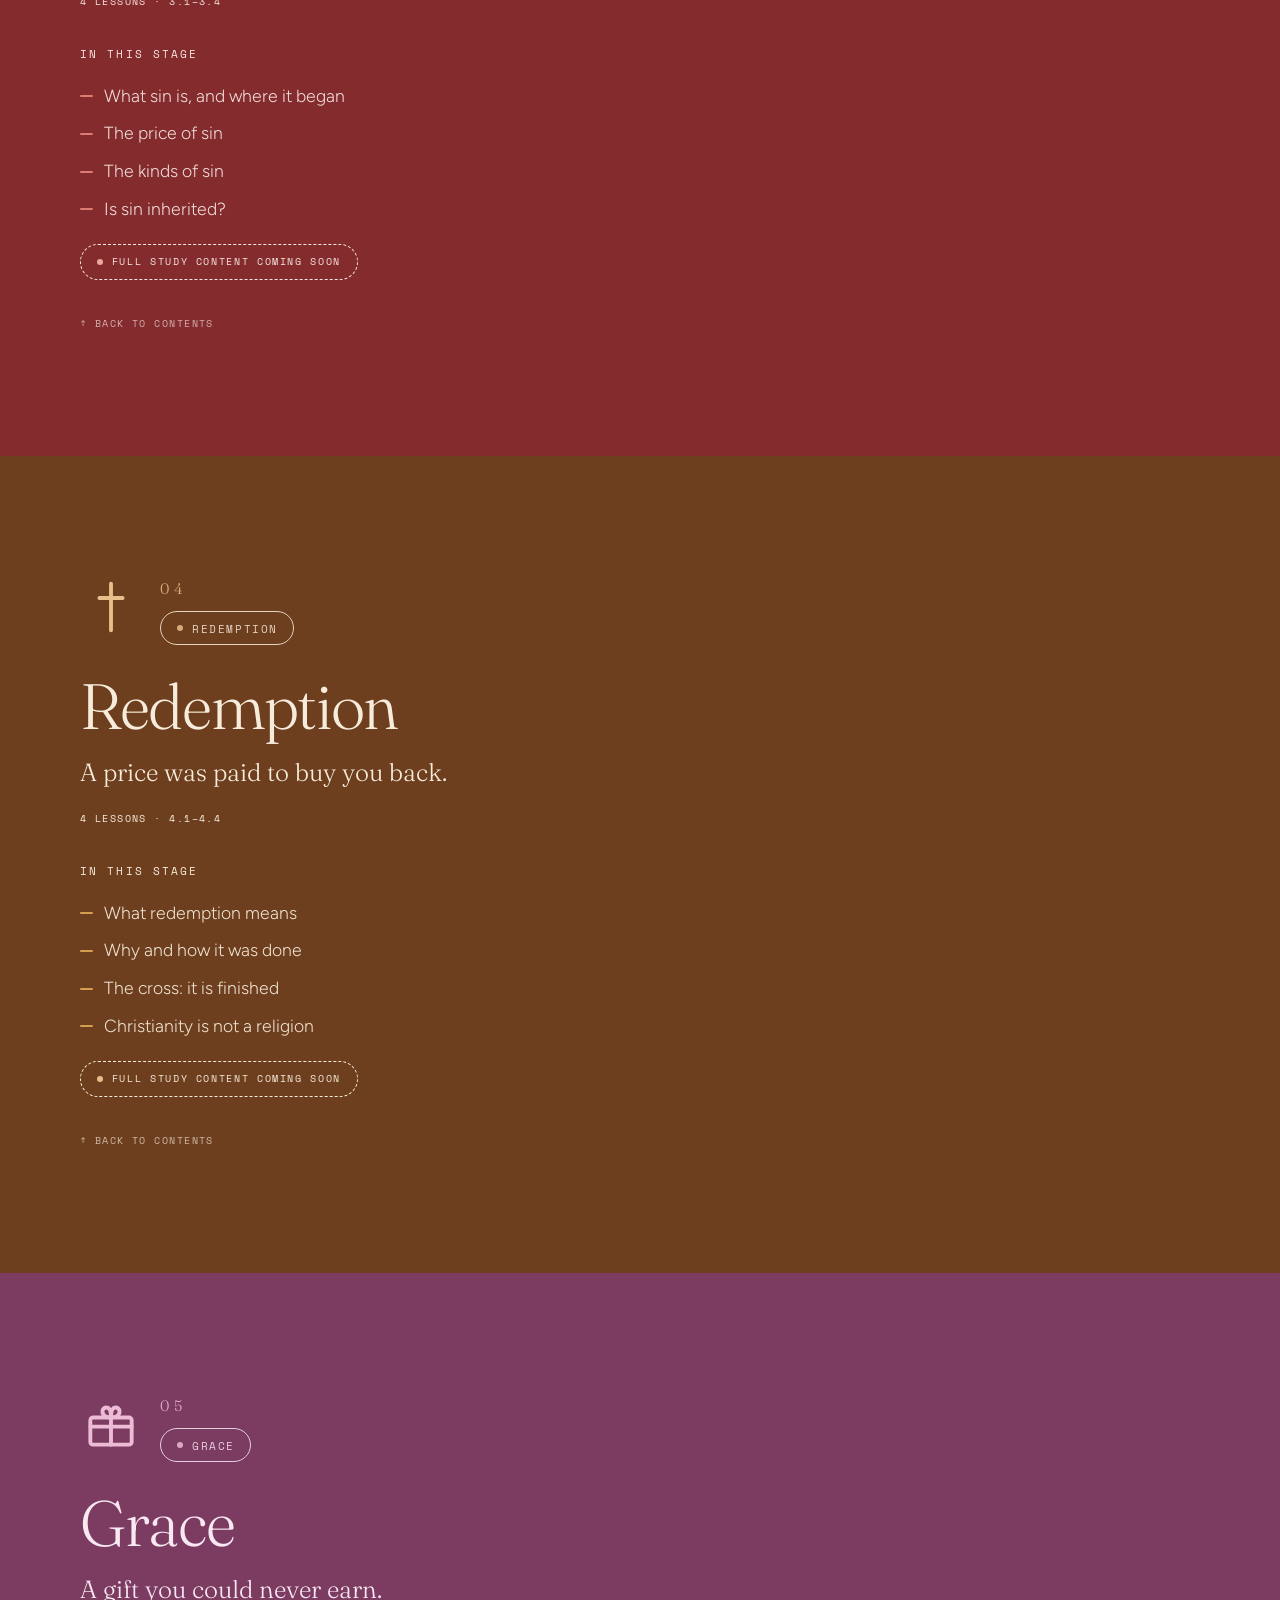
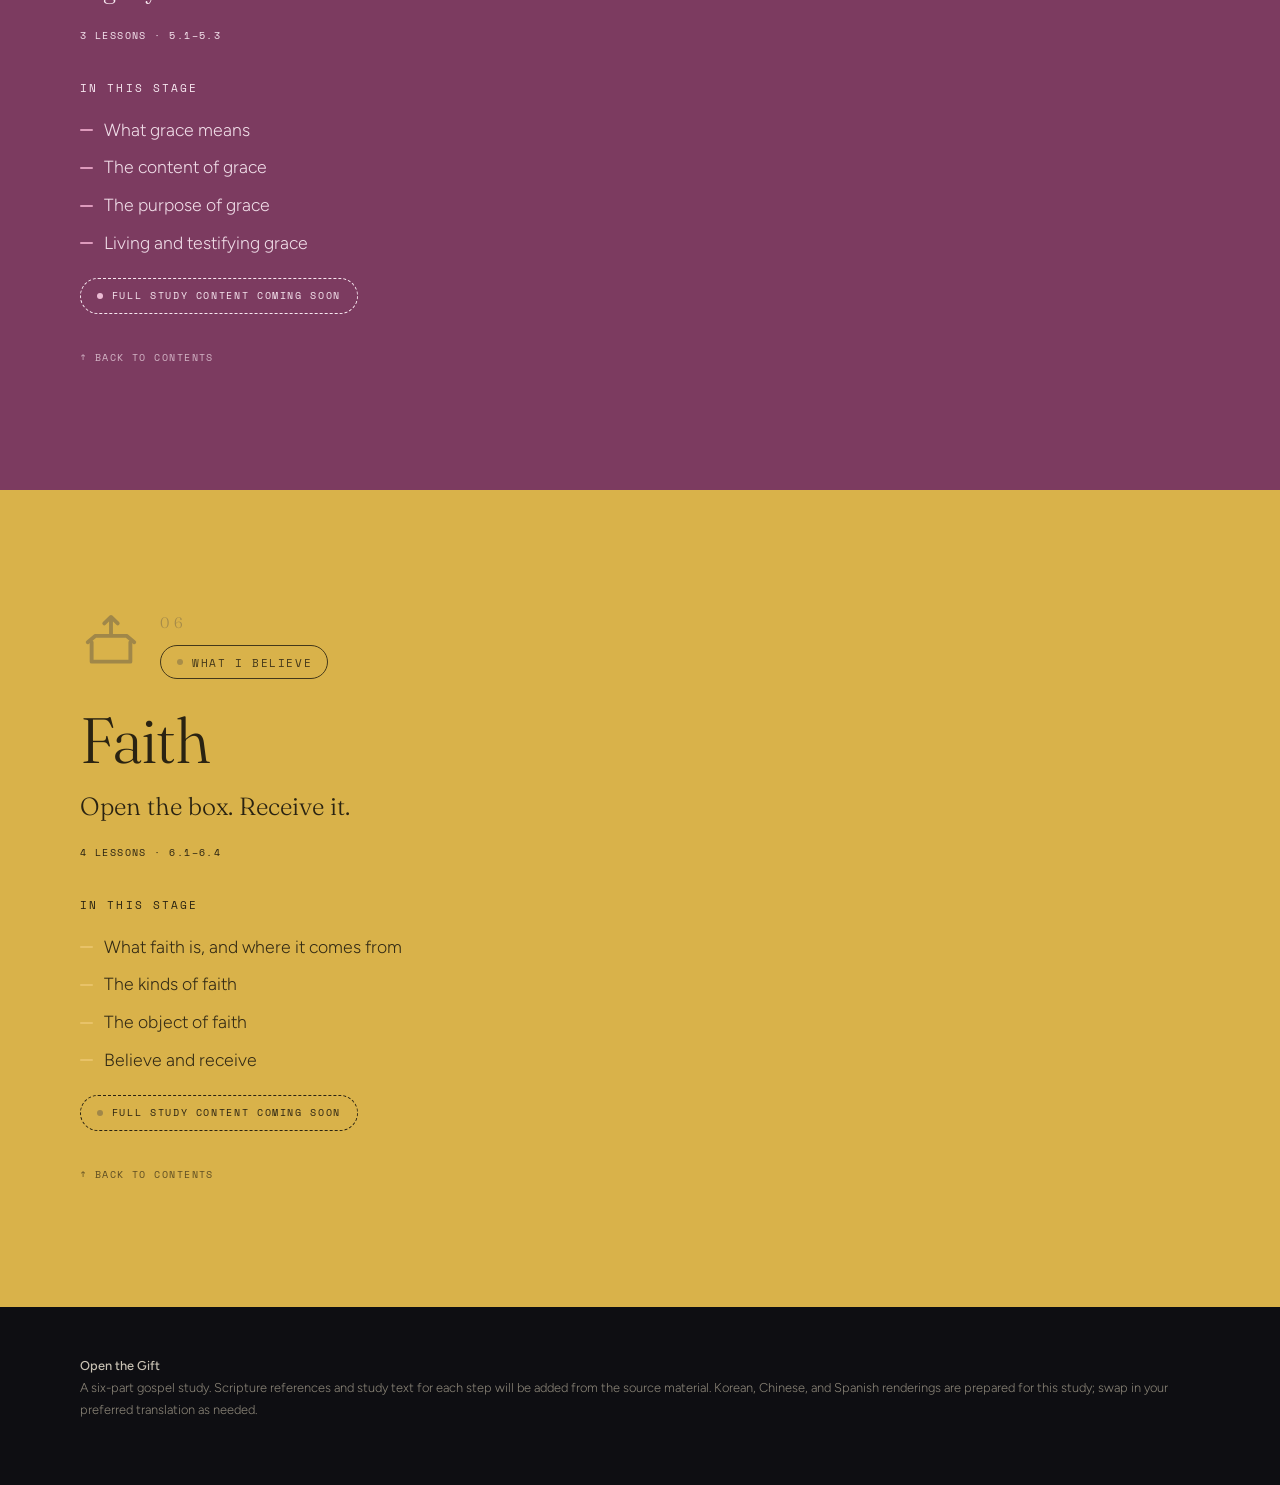
==== commit c46fe603: "Add at-a-glance infographic: per-stage key points + lesson counts (from PDF) Each contents card now " ====
--- a/index.html
+++ b/index.html
@@ -117,7 +117,18 @@
 .card-title{font-family:var(--display);font-weight:500;font-size:clamp(1.2rem,1.02rem + .7vw,1.42rem);line-height:1.14;margin:0;overflow-wrap:break-word;hyphens:auto}
 .card-rule{width:26px;height:2px;background:var(--dot);opacity:.7;margin:.65rem 0 .6rem}
 .card-sub{font-family:var(--mono);font-size:.6rem;letter-spacing:.14em;text-transform:uppercase;opacity:.6;margin:0}
-.card-teaser{font-size:.86rem;line-height:1.5;opacity:.82;margin:.7rem 0 1rem;flex:1 1 auto}
+.card-teaser{font-size:.86rem;line-height:1.5;opacity:.82;margin:.7rem 0 .2rem}
+.points{list-style:none;margin:.85rem 0 0;padding:0;display:grid;gap:.42rem}
+.points li{position:relative;padding-left:.95rem;font-size:.8rem;line-height:1.4;opacity:.84}
+.points li::before{content:"";position:absolute;left:0;top:.6em;width:6px;height:2px;background:var(--dot);border-radius:2px}
+.card .points{margin-bottom:auto}
+.card-foot{display:flex;align-items:center;justify-content:space-between;gap:.55rem;flex-wrap:wrap;margin-top:1.1rem}
+.card-meta{font-family:var(--mono);font-size:.56rem;letter-spacing:.1em;text-transform:uppercase;opacity:.5}
+.stage-meta{font-family:var(--mono);font-size:.64rem;letter-spacing:.14em;text-transform:uppercase;opacity:.6;margin-top:.5rem}
+.stage-sub{font-family:var(--mono);font-weight:400;font-size:.66rem;letter-spacing:.2em;text-transform:uppercase;opacity:.6;margin:2.2rem 0 .1rem}
+.points-lg{gap:.7rem;margin-top:1.2rem;max-width:52ch}
+.points-lg li{padding-left:1.5rem;font-size:clamp(.98rem,2.4vw,1.1rem);line-height:1.5;opacity:.94}
+.points-lg li::before{top:.72em;width:13px;height:2px}
 .card-go{display:inline-flex;align-items:center;align-self:flex-start;gap:.45rem;
   font-family:var(--mono);font-size:.62rem;letter-spacing:.16em;text-transform:uppercase;
   color:var(--dot);background:color-mix(in srgb,var(--dot) 14%,transparent);
@@ -197,7 +208,9 @@
   "brand":{"en":"The Gospel · Six Steps","ko":"복음 · 여섯 단계","zh":"福音 · 六个阶段","es":"El Evangelio · Seis Pasos"},
   "contents":{"en":"Contents · six steps","ko":"목차 · 여섯 단계","zh":"目录 · 六个阶段","es":"Contenido · seis pasos"},
   "open":{"en":"Click","ko":"클릭","zh":"点击","es":"Clic"},
-  "soon":{"en":"Study content coming soon","ko":"본문은 곧 추가됩니다","zh":"内容即将推出","es":"Contenido en preparación"},
+  "lessons":{"en":"lessons","ko":"과","zh":"课","es":"lecciones"},
+  "inStage":{"en":"In this stage","ko":"이 단계에서 배우는 것","zh":"本阶段学习","es":"En esta etapa"},
+  "soon":{"en":"Full study content coming soon","ko":"상세 본문은 곧 추가됩니다","zh":"详细内容即将推出","es":"Contenido detallado en preparación"},
   "back":{"en":"Back to contents","ko":"목차로 돌아가기","zh":"返回目录","es":"Volver al contenido"},
   "footer":{
     "en":"A six-part gospel study. Scripture references and study text for each step will be added from the source material. Korean, Chinese, and Spanish renderings are prepared for this study; swap in your preferred translation as needed.",
@@ -216,40 +229,76 @@
 
 "steps":[
  {
-  "id":"step-1","numeral":"01","dot":"#8B9BEC","field":"#262C5C","fg":"#ECECF8",
+  "id":"step-1","numeral":"01","dot":"#8B9BEC","field":"#262C5C","fg":"#ECECF8","nl":4,"range":"1.1–1.4",
   "title":{"en":"The Spiritual World","ko":"영의 세계","zh":"灵的世界","es":"El mundo espiritual"},
   "sub":{"en":"Spiritual World","ko":"Spiritual World","zh":"Spiritual World","es":"Spiritual World"},
-  "teaser":{"en":"There is a reality you cannot see.","ko":"보이지 않는 실재가 있다.","zh":"有一个你看不见的实在。","es":"Hay una realidad que no puedes ver."}
+  "teaser":{"en":"There is a reality you cannot see.","ko":"보이지 않는 실재가 있다.","zh":"有一个你看不见的实在。","es":"Hay una realidad que no puedes ver."},
+  "points":[
+   {"en":"Two worlds — the seen and the unseen","ko":"두 세계 — 보이는 것과 보이지 않는 것","zh":"两个世界——看得见的与看不见的","es":"Dos mundos: lo visible y lo invisible"},
+   {"en":"Created, or evolved?","ko":"창조인가, 진화인가?","zh":"是受造，还是进化？","es":"¿Creado o evolucionado?"},
+   {"en":"Who is God?","ko":"하나님은 누구신가?","zh":"神是谁？","es":"¿Quién es Dios?"},
+   {"en":"The heavens and the spiritual realm","ko":"하늘과 영의 세계","zh":"诸天与灵界","es":"Los cielos y el mundo espiritual"}
+  ]
  },
  {
-  "id":"step-2","numeral":"02","dot":"#5CC2A0","field":"#14615A","fg":"#E9F6F0",
+  "id":"step-2","numeral":"02","dot":"#5CC2A0","field":"#14615A","fg":"#E9F6F0","nl":4,"range":"2.1–2.4",
   "title":{"en":"The Human Being","ko":"인간","zh":"人","es":"El ser humano"},
   "sub":{"en":"Living Being","ko":"Living Being","zh":"Living Being","es":"Living Being"},
-  "teaser":{"en":"You were made to carry the breath of God.","ko":"당신은 하나님의 숨을 담도록 지어졌다.","zh":"你被造，是为了承载神的气息。","es":"Fuiste hecho para llevar el aliento de Dios."}
+  "teaser":{"en":"You were made to carry the breath of God.","ko":"당신은 하나님의 숨을 담도록 지어졌다.","zh":"你被造，是为了承载神的气息。","es":"Fuiste hecho para llevar el aliento de Dios."},
+  "points":[
+   {"en":"Who am I, really?","ko":"진짜 ‘나’는 누구인가?","zh":"真正的“我”是谁？","es":"¿Quién soy yo en verdad?"},
+   {"en":"Body, soul, and spirit","ko":"몸과 혼과 영","zh":"身体、魂与灵","es":"Cuerpo, alma y espíritu"},
+   {"en":"Life after death","ko":"죽음 이후의 삶","zh":"死后的生命","es":"La vida después de la muerte"},
+   {"en":"The resurrection","ko":"부활","zh":"复活","es":"La resurrección"}
+  ]
  },
  {
-  "id":"step-3","numeral":"03","dot":"#E28275","field":"#832B2D","fg":"#F8E7E3",
+  "id":"step-3","numeral":"03","dot":"#E28275","field":"#832B2D","fg":"#F8E7E3","nl":4,"range":"3.1–3.4",
   "title":{"en":"Sin","ko":"죄","zh":"罪","es":"El pecado"},
   "sub":{"en":"Sin","ko":"Sin","zh":"Sin","es":"Sin"},
-  "teaser":{"en":"One break cut us off from the source.","ko":"한 번의 단절이 근원에서 우리를 끊어 놓았다.","zh":"一次断裂，把我们与源头隔开。","es":"Una ruptura nos separó de la fuente."}
+  "teaser":{"en":"One break cut us off from the source.","ko":"한 번의 단절이 근원에서 우리를 끊어 놓았다.","zh":"一次断裂，把我们与源头隔开。","es":"Una ruptura nos separó de la fuente."},
+  "points":[
+   {"en":"What sin is, and where it began","ko":"죄란 무엇이며 어디서 시작됐나","zh":"罪是什么，从何而来","es":"Qué es el pecado y dónde comenzó"},
+   {"en":"The price of sin","ko":"죄의 값","zh":"罪的代价","es":"El precio del pecado"},
+   {"en":"The kinds of sin","ko":"죄의 종류","zh":"罪的种类","es":"Las clases de pecado"},
+   {"en":"Is sin inherited?","ko":"죄는 유전되는가?","zh":"罪会遗传吗？","es":"¿Se hereda el pecado?"}
+  ]
  },
  {
-  "id":"step-4","numeral":"04","dot":"#DDA457","field":"#6E3F1F","fg":"#F7ECDC",
+  "id":"step-4","numeral":"04","dot":"#DDA457","field":"#6E3F1F","fg":"#F7ECDC","nl":4,"range":"4.1–4.4",
   "title":{"en":"Redemption","ko":"속죄","zh":"救赎","es":"La redención"},
   "sub":{"en":"Redemption","ko":"Redemption","zh":"Redemption","es":"Redemption"},
-  "teaser":{"en":"A price was paid to buy you back.","ko":"당신을 되사기 위해 값이 치러졌다.","zh":"有一个代价被付上，把你赎回。","es":"Se pagó un precio para rescatarte."}
+  "teaser":{"en":"A price was paid to buy you back.","ko":"당신을 되사기 위해 값이 치러졌다.","zh":"有一个代价被付上，把你赎回。","es":"Se pagó un precio para rescatarte."},
+  "points":[
+   {"en":"What redemption means","ko":"속죄란 무엇인가","zh":"救赎的意义","es":"Qué significa la redención"},
+   {"en":"Why and how it was done","ko":"왜, 어떻게 이루어졌나","zh":"为何、如何成就","es":"Por qué y cómo se hizo"},
+   {"en":"The cross: it is finished","ko":"십자가 — 다 이루었다","zh":"十字架——成了","es":"La cruz: consumado es"},
+   {"en":"Christianity is not a religion","ko":"기독교는 종교가 아니다","zh":"基督教不是宗教","es":"El cristianismo no es una religión"}
+  ]
  },
  {
-  "id":"step-5","numeral":"05","dot":"#E4A0C2","field":"#7C3B60","fg":"#F8E8F1",
+  "id":"step-5","numeral":"05","dot":"#E4A0C2","field":"#7C3B60","fg":"#F8E8F1","nl":3,"range":"5.1–5.3",
   "title":{"en":"Grace","ko":"은혜","zh":"恩典","es":"La gracia"},
   "sub":{"en":"Grace","ko":"Grace","zh":"Grace","es":"Grace"},
-  "teaser":{"en":"A gift you could never earn.","ko":"결코 스스로 얻을 수 없는 선물.","zh":"一份你永远无法赚得的礼物。","es":"Un regalo que jamás podrías ganar."}
+  "teaser":{"en":"A gift you could never earn.","ko":"결코 스스로 얻을 수 없는 선물.","zh":"一份你永远无法赚得的礼物。","es":"Un regalo que jamás podrías ganar."},
+  "points":[
+   {"en":"What grace means","ko":"은혜란 무엇인가","zh":"恩典的意义","es":"Qué significa la gracia"},
+   {"en":"The content of grace","ko":"은혜의 내용","zh":"恩典的内涵","es":"El contenido de la gracia"},
+   {"en":"The purpose of grace","ko":"은혜의 목적","zh":"恩典的目的","es":"El propósito de la gracia"},
+   {"en":"Living and testifying grace","ko":"은혜를 살아내고 증거함","zh":"活出并见证恩典","es":"Vivir y testificar la gracia"}
+  ]
  },
  {
-  "id":"step-6","numeral":"06","dot":"#E9C46A","field":"#D9B24A","fg":"#2A2312",
+  "id":"step-6","numeral":"06","dot":"#E9C46A","field":"#D9B24A","fg":"#2A2312","nl":4,"range":"6.1–6.4",
   "title":{"en":"Faith","ko":"믿음","zh":"信","es":"La fe"},
   "sub":{"en":"What I Believe","ko":"What I Believe","zh":"What I Believe","es":"What I Believe"},
-  "teaser":{"en":"Open the box. Receive it.","ko":"상자를 열라. 받으라.","zh":"打开盒子，领受它。","es":"Abre la caja. Recíbelo."}
+  "teaser":{"en":"Open the box. Receive it.","ko":"상자를 열라. 받으라.","zh":"打开盒子，领受它。","es":"Abre la caja. Recíbelo."},
+  "points":[
+   {"en":"What faith is, and where it comes from","ko":"믿음이란 무엇이며 어디서 오는가","zh":"信心是什么，从何而来","es":"Qué es la fe y de dónde viene"},
+   {"en":"The kinds of faith","ko":"믿음의 종류","zh":"信心的种类","es":"Las clases de fe"},
+   {"en":"The object of faith","ko":"믿음의 대상","zh":"信心的对象","es":"El objeto de la fe"},
+   {"en":"Believe and receive","ko":"믿고 받으라","zh":"相信并领受","es":"Cree y recibe"}
+  ]
  }
 ]
 }
@@ -277,6 +326,15 @@
   return '<svg viewBox="0 0 24 24" fill="none" stroke="currentColor" stroke-width="1.5" stroke-linecap="round" stroke-linejoin="round" aria-hidden="true">'+pl(ICONP[id]||'')+'</svg>';
 };
 
+function lessonsLabel(s){
+  var w = L(D.ui.lessons), sep = (lang==="ko"||lang==="zh") ? "" : " ";
+  return s.nl + sep + w + " · " + s.range;
+}
+function pointsList(s,cls){
+  var h = '<ul class="points'+(cls?" "+cls:"")+'">';
+  s.points.forEach(function(p){ h += '<li>'+esc(L(p))+'</li>'; });
+  return h + '</ul>';
+}
 function cards(){
   var h = '<div class="cards-head">'+esc(L(D.ui.contents))+'</div><div class="cards">';
   D.steps.forEach(function(s){
@@ -284,9 +342,10 @@
        + '<div class="card-top"><span class="card-num">'+s.numeral+'</span><span class="card-ic">'+ICON(s.id)+'</span></div>'
        + '<h3 class="card-title">'+esc(L(s.title))+'</h3>'
        + '<div class="card-rule"></div>'
-       + '<p class="card-sub">'+esc(L(s.sub))+'</p>'
        + '<p class="card-teaser">'+esc(L(s.teaser))+'</p>'
-       + '<span class="card-go">'+esc(L(D.ui.open))+' <span class="arw">&#8594;</span></span>'
+       + pointsList(s,"")
+       + '<div class="card-foot"><span class="card-meta">'+esc(lessonsLabel(s))+'</span>'
+       + '<span class="card-go">'+esc(L(D.ui.open))+' <span class="arw">&#8594;</span></span></div>'
        + '</a>';
   });
   return h + '</div>';
@@ -317,6 +376,9 @@
        + '<div class="thread-tag"><i></i>'+esc(L(s.sub))+'</div></div></div>'
        + '<h2 class="reveal">'+esc(L(s.title))+'</h2>'
        + '<p class="lead reveal">'+esc(L(s.teaser))+'</p>'
+       + '<div class="stage-meta reveal">'+esc(lessonsLabel(s))+'</div>'
+       + '<h3 class="stage-sub reveal">'+esc(L(D.ui.inStage))+'</h3>'
+       + pointsList(s,"points-lg reveal")
        + '<div class="soon reveal"><i></i>'+esc(L(D.ui.soon))+'</div>'
        + '<br><a class="backlink" href="#top">&#8593; '+esc(L(D.ui.back))+'</a>'
        + '</div></section>';
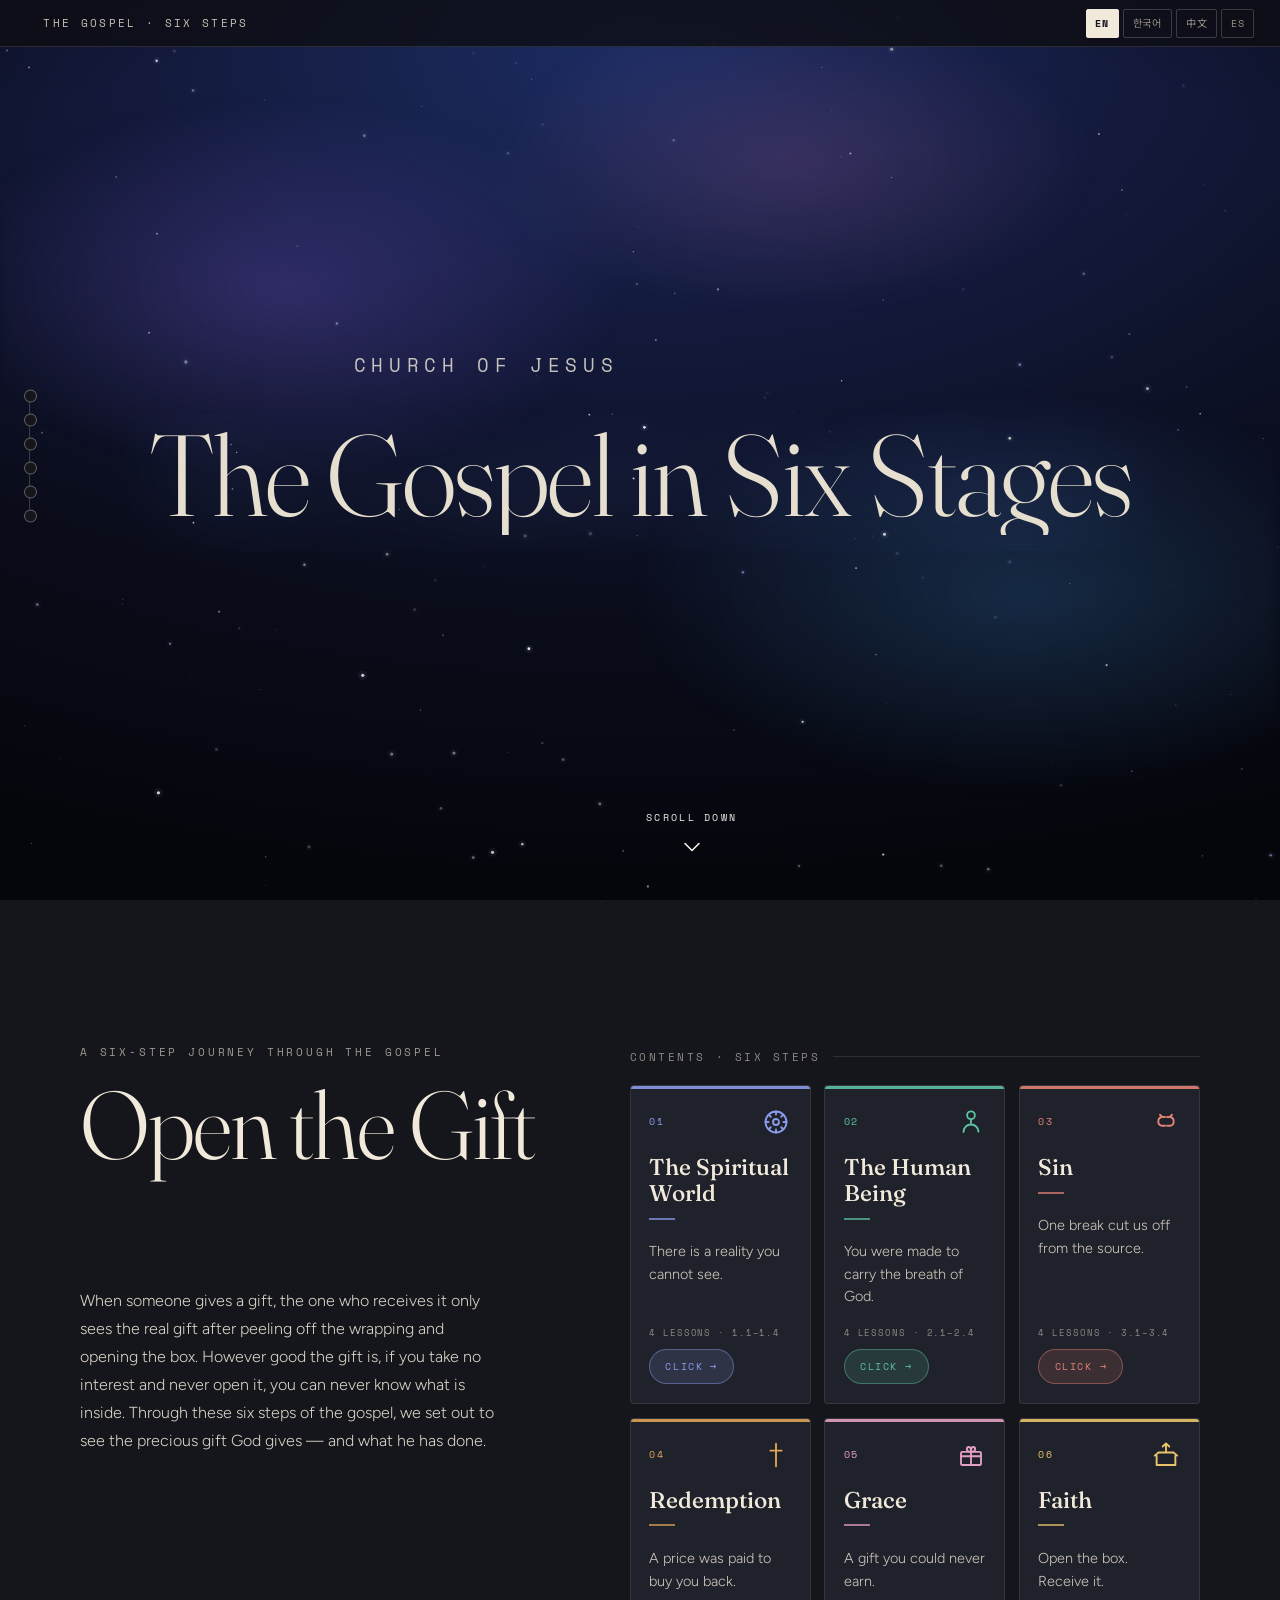
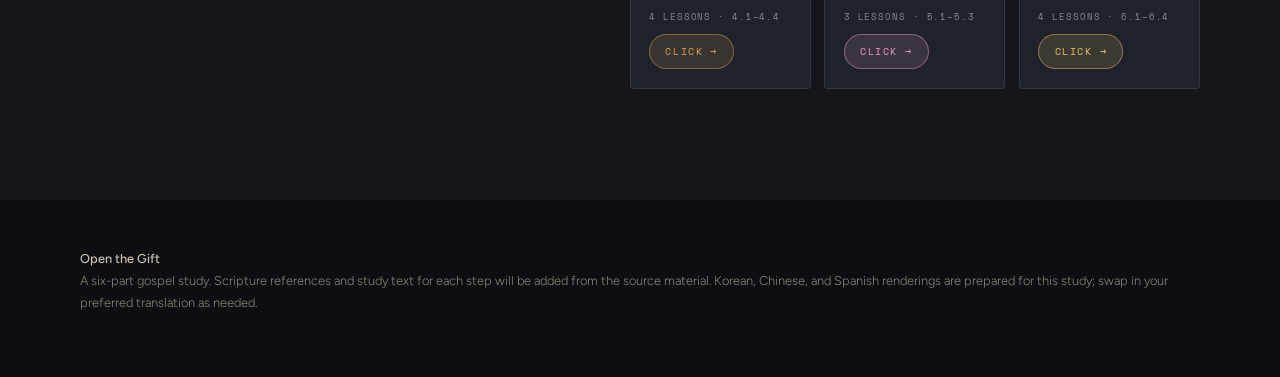
==== commit 2f980fc4: "Cinematic intro: masked slide-up title reveal on load + parallax fly-through on scroll Inspired by p" ====
--- a/index.html
+++ b/index.html
@@ -3,190 +3,16 @@
 <head>
 <meta charset="utf-8">
 <meta name="viewport" content="width=device-width, initial-scale=1">
-<title>The Gospel — Six Steps</title>
+<title>The Gospel in Six Stages</title>
 <link rel="preconnect" href="https://fonts.googleapis.com">
 <link rel="preconnect" href="https://fonts.gstatic.com" crossorigin>
 <link href="https://fonts.googleapis.com/css2?family=Fraunces:opsz,wght@9..144,300;9..144,500;9..144,700&family=Figtree:wght@300;400;500;600&family=Space+Mono:wght@400;700&family=Noto+Sans+KR:wght@300;400;600&family=Noto+Sans+SC:wght@300;400;600&display=swap" rel="stylesheet">
-<style>
-:root{
-  --paper:#F1E9DA;
-  --ink:#14161C;
-  --display:"Fraunces",Georgia,serif;
-  --body:"Figtree","Noto Sans KR","Noto Sans SC",system-ui,sans-serif;
-  --mono:"Space Mono","Noto Sans KR",monospace;
-  --wide:min(1120px,100% - 2.5rem);
-}
-*{box-sizing:border-box}
-html{scroll-behavior:smooth}
-body{
-  margin:0;background:var(--ink);color:var(--paper);
-  font-family:var(--body);font-weight:300;font-size:17px;line-height:1.72;
-  -webkit-font-smoothing:antialiased;
-}
-@media (prefers-reduced-motion:reduce){html{scroll-behavior:auto}*{animation:none!important;transition:none!important}}
-
-/* ---------- top bar ---------- */
-.bar{
-  position:fixed;top:0;left:0;right:0;z-index:60;
-  display:flex;align-items:center;justify-content:space-between;gap:1rem;
-  padding:.55rem clamp(.9rem,3vw,1.6rem);
-  background:rgba(14,14,18,.78);backdrop-filter:blur(14px);
-  border-bottom:1px solid rgba(241,233,218,.13);
-}
-.brand{display:flex;align-items:center;gap:.55rem;min-width:0;font-family:var(--mono);font-size:.66rem;letter-spacing:.22em;text-transform:uppercase;color:#C9C2B4;white-space:nowrap;overflow:hidden;text-overflow:ellipsis}
-.cur-dot{flex:none;width:9px;height:9px;border-radius:50%;background:transparent;opacity:0;
-  transition:background .3s ease,opacity .3s ease;box-shadow:0 0 0 3px rgba(255,255,255,.04)}
-#curText{white-space:nowrap;overflow:hidden;text-overflow:ellipsis;transition:color .25s ease}
-.langs{display:flex;gap:.25rem;flex:none}
-.langs button{
-  font-family:var(--mono);font-size:.64rem;letter-spacing:.08em;
-  background:transparent;color:#9A9384;border:1px solid rgba(241,233,218,.2);
-  padding:.34rem .55rem;border-radius:2px;cursor:pointer;transition:.18s;
-}
-.langs button:hover{color:#F1E9DA;border-color:rgba(241,233,218,.5)}
-.langs button[aria-pressed="true"]{background:#F1E9DA;color:#14161C;border-color:#F1E9DA;font-weight:700}
-.bar-progress{position:absolute;left:0;bottom:-1px;height:2px;background:currentColor;width:0;color:#8B9BEC;transition:width .12s linear}
-
-/* ---------- left rail ---------- */
-.rail{position:fixed;left:24px;top:50%;transform:translateY(-50%);z-index:50;display:none}
-@media(min-width:1240px){.rail{display:block}}
-.rail ol{list-style:none;margin:0;padding:0;position:relative}
-.rail ol::before{content:"";position:absolute;left:5px;top:6px;bottom:6px;width:1px;background:rgba(241,233,218,.22)}
-.rail li{position:relative;padding:0 0 24px 0;min-height:11px}
-.rail li:last-child{padding-bottom:0}
-.rail a{position:absolute;left:22px;top:-3px;white-space:nowrap;text-decoration:none;color:#F1E9DA;
-  font-family:var(--mono);font-size:.6rem;letter-spacing:.14em;text-transform:uppercase;
-  opacity:0;pointer-events:none;transform:translateX(-4px);transition:.22s;
-  background:rgba(14,14,18,.92);padding:.24rem .55rem;border-radius:3px;border:1px solid rgba(241,233,218,.12)}
-.rail li::before{content:"";position:absolute;left:0;top:5px;width:11px;height:11px;border-radius:50%;border:1px solid rgba(241,233,218,.35);background:var(--ink);transition:.25s;cursor:pointer}
-.rail li:hover::before{border-color:var(--dot)}
-.rail li[data-on="1"]::before{background:var(--dot);border-color:var(--dot);transform:scale(1.25)}
-.rail li:hover a,.rail li[data-on="1"] a{opacity:1;pointer-events:auto;transform:none}
-
-/* ---------- sections ---------- */
-main{padding-top:0}
-.field{
-  background:var(--field);color:var(--fg);
-  padding:clamp(4.5rem,11vw,7.5rem) 0;
-  position:relative;overflow:hidden;
-  --mark:color-mix(in srgb,var(--dot,#8B9BEC) 62%,var(--fg));
-}
-.wrap{width:var(--wide);margin:0 auto;position:relative;z-index:2}
-.eyebrow{font-family:var(--mono);font-size:.68rem;letter-spacing:.26em;text-transform:uppercase;opacity:.62;margin:0 0 1.1rem}
-h1{font-family:var(--display);font-weight:300;font-size:clamp(3rem,10vw,6rem);line-height:.95;margin:0 0 1.3rem;letter-spacing:-.02em}
-h2{font-family:var(--display);font-weight:300;font-size:clamp(2.3rem,7vw,4rem);line-height:1.0;margin:.2rem 0 1rem;letter-spacing:-.02em}
-p{margin:0 0 1.15rem;max-width:60ch}
-.lead{font-family:var(--display);font-weight:300;font-size:clamp(1.2rem,3.2vw,1.55rem);line-height:1.5;opacity:.95;max-width:34ch}
-.hairline{height:1px;background:currentColor;opacity:.22;margin:2.4rem 0;border:0}
-.numeral{font-family:var(--display);font-weight:300;font-size:.95rem;letter-spacing:.3em;opacity:.9;display:block;margin-bottom:.4rem;color:var(--mark)}
-.thread-tag{
-  display:inline-flex;align-items:center;gap:.6rem;
-  font-family:var(--mono);font-size:.7rem;letter-spacing:.14em;text-transform:uppercase;
-  border:1px solid currentColor;border-radius:999px;padding:.4rem .95rem;opacity:.85;margin-bottom:1.6rem;
-}
-.thread-tag i{width:6px;height:6px;border-radius:50%;background:var(--mark);font-style:normal}
-
-/* ---------- hero / contents ---------- */
-#top{background:var(--ink);color:var(--paper);padding-top:clamp(6rem,13vw,9rem)}
-.hero-grid{display:grid;grid-template-columns:minmax(0,.92fr) minmax(0,1.08fr);gap:clamp(2rem,5vw,4.5rem);align-items:start}
-@media(max-width:900px){.hero-grid{grid-template-columns:1fr;gap:2.5rem}}
-.motif{width:96px;height:96px;margin:0 0 1.6rem;display:block}
-.hero-sub{font-family:var(--display);font-weight:300;font-size:clamp(1.2rem,3vw,1.5rem);line-height:1.45;color:#E9C46A;max-width:26ch;margin:0 0 1.6rem}
-.hero-intro{max-width:42ch;opacity:.9;font-size:1rem;line-height:1.75}
-
-/* contents label + cards */
-.cards-head{font-family:var(--mono);font-size:.66rem;letter-spacing:.24em;text-transform:uppercase;opacity:.55;margin:.3rem 0 1.2rem;display:flex;align-items:center;gap:.8rem}
-.cards-head::after{content:"";flex:1;height:1px;background:currentColor;opacity:.22}
-.cards{display:grid;grid-template-columns:repeat(2,1fr);gap:.85rem}
-@media(min-width:1080px){.cards{grid-template-columns:repeat(3,1fr)}}
-@media(max-width:900px){.cards{grid-template-columns:repeat(3,1fr)}}
-@media(max-width:620px){.cards{grid-template-columns:repeat(2,1fr)}}
-@media(max-width:380px){.cards{grid-template-columns:1fr}}
-.card{
-  position:relative;display:flex;flex-direction:column;text-decoration:none;color:var(--paper);
-  background:#20222B;border:1px solid rgba(241,233,218,.1);border-radius:4px;
-  padding:1.3rem 1.15rem 1.2rem;min-height:190px;overflow:hidden;
-  transition:transform .28s cubic-bezier(.2,.7,.2,1),border-color .28s ease,background .28s ease,box-shadow .28s ease;
-}
-.card::before{content:"";position:absolute;left:0;top:0;right:0;height:3px;background:var(--dot);opacity:.9;transform:scaleX(1);transform-origin:left}
-.card:hover,.card:focus-visible{transform:translateY(-4px);background:#262935;border-color:color-mix(in srgb,var(--dot) 55%,transparent);box-shadow:0 14px 34px -18px var(--dot)}
-.card-top{display:flex;align-items:center;justify-content:space-between;margin-bottom:1.15rem}
-.card-num{font-family:var(--mono);font-size:.64rem;letter-spacing:.16em;color:var(--dot)}
-.card-ic{width:30px;height:30px;color:var(--dot)}
-.card-ic svg{width:100%;height:100%;display:block}
-.card-title{font-family:var(--display);font-weight:500;font-size:clamp(1.2rem,1.02rem + .7vw,1.42rem);line-height:1.14;margin:0;overflow-wrap:break-word;hyphens:auto}
-.card-rule{width:26px;height:2px;background:var(--dot);opacity:.7;margin:.65rem 0 .6rem}
-.card-sub{font-family:var(--mono);font-size:.6rem;letter-spacing:.14em;text-transform:uppercase;opacity:.6;margin:0}
-.card-teaser{font-size:.86rem;line-height:1.5;opacity:.82;margin:.7rem 0 .2rem}
-.points{list-style:none;margin:.85rem 0 0;padding:0;display:grid;gap:.42rem}
-.points li{position:relative;padding-left:.95rem;font-size:.8rem;line-height:1.4;opacity:.84}
-.points li::before{content:"";position:absolute;left:0;top:.6em;width:6px;height:2px;background:var(--dot);border-radius:2px}
-.card .points{margin-bottom:auto}
-.card-foot{display:flex;align-items:center;justify-content:space-between;gap:.55rem;flex-wrap:wrap;margin-top:1.1rem}
-.card-meta{font-family:var(--mono);font-size:.56rem;letter-spacing:.1em;text-transform:uppercase;opacity:.5}
-.stage-meta{font-family:var(--mono);font-size:.64rem;letter-spacing:.14em;text-transform:uppercase;opacity:.6;margin-top:.5rem}
-.stage-sub{font-family:var(--mono);font-weight:400;font-size:.66rem;letter-spacing:.2em;text-transform:uppercase;opacity:.6;margin:2.2rem 0 .1rem}
-.points-lg{gap:.7rem;margin-top:1.2rem;max-width:52ch}
-.points-lg li{padding-left:1.5rem;font-size:clamp(.98rem,2.4vw,1.1rem);line-height:1.5;opacity:.94}
-.points-lg li::before{top:.72em;width:13px;height:2px}
-.card-go{display:inline-flex;align-items:center;align-self:flex-start;gap:.45rem;
-  font-family:var(--mono);font-size:.62rem;letter-spacing:.16em;text-transform:uppercase;
-  color:var(--dot);background:color-mix(in srgb,var(--dot) 14%,transparent);
-  border:1px solid color-mix(in srgb,var(--dot) 45%,transparent);border-radius:999px;
-  padding:.5rem .95rem;transition:background .25s ease,color .25s ease,transform .25s ease}
-.card-go .arw{transition:transform .25s ease}
-.card:hover .card-go,.card:focus-visible .card-go{background:var(--dot);color:#14161C}
-.card:hover .card-go .arw{transform:translateX(3px)}
-
-/* ---------- step opener ---------- */
-.sec-head{display:flex;align-items:flex-start;gap:clamp(.7rem,2.2vw,1.15rem);margin-bottom:.2rem}
-.sec-ic{flex:none;width:clamp(44px,7.5vw,62px);height:clamp(44px,7.5vw,62px);color:var(--mark)}
-.sec-ic svg{width:100%;height:100%;display:block}
-.sec-head .numeral{margin:0 0 .55rem}
-.soon{display:inline-flex;align-items:center;gap:.55rem;font-family:var(--mono);font-size:.64rem;letter-spacing:.16em;text-transform:uppercase;
-  border:1px dashed currentColor;border-radius:999px;padding:.5rem 1rem;opacity:.72;margin-top:1.4rem}
-.soon i{width:6px;height:6px;border-radius:50%;background:var(--mark);font-style:normal;animation:pulse 2.2s ease-in-out infinite}
-@keyframes pulse{0%,100%{opacity:.4}50%{opacity:1}}
-.backlink{display:inline-flex;align-items:center;gap:.45rem;margin-top:2.2rem;font-family:var(--mono);font-size:.64rem;letter-spacing:.14em;text-transform:uppercase;color:inherit;text-decoration:none;opacity:.7;transition:.2s}
-.backlink:hover{opacity:1}
-
-footer{padding:3rem 0 4rem;background:#0E0E12;color:#8B8578}
-footer .wrap{font-size:.8rem;line-height:1.7}
-footer b{color:#C9C2B4;font-weight:500}
-
-.reveal{opacity:0;transform:translateY(14px);transition:opacity .7s ease,transform .7s ease}
-.reveal.in{opacity:1;transform:none}
-:focus-visible{outline:2px solid currentColor;outline-offset:3px}
-
-/* motion: cards cascade + titles rise + icons draw */
-.cards .card{opacity:0;transform:translateY(18px);transition:opacity .55s ease,transform .55s cubic-bezier(.2,.7,.2,1)}
-.cards.in .card{opacity:1;transform:none}
-.cards.in .card:nth-child(1){transition-delay:.05s}
-.cards.in .card:nth-child(2){transition-delay:.11s}
-.cards.in .card:nth-child(3){transition-delay:.17s}
-.cards.in .card:nth-child(4){transition-delay:.23s}
-.cards.in .card:nth-child(5){transition-delay:.29s}
-.cards.in .card:nth-child(6){transition-delay:.35s}
-.card-ic svg [pathLength]{stroke-dasharray:1;stroke-dashoffset:1;transition:stroke-dashoffset .9s ease .2s}
-.cards.in .card-ic svg [pathLength]{stroke-dashoffset:0}
-.field h2.reveal{transform:translateY(24px) scale(.986);filter:blur(8px);
-  transition:opacity .85s ease,transform .85s cubic-bezier(.2,.7,.25,1),filter .85s ease;transition-delay:.1s}
-.field h2.reveal.in{transform:none;filter:blur(0)}
-.sec-head .sec-ic svg [pathLength]{stroke-dasharray:1;stroke-dashoffset:1;transition:stroke-dashoffset 1.05s ease .15s}
-.sec-head.in .sec-ic svg [pathLength]{stroke-dashoffset:0}
-#top h1{animation:heroRise 1s cubic-bezier(.2,.7,.2,1) both}
-#top .hero-sub{animation:heroRise 1s cubic-bezier(.2,.7,.2,1) .12s both}
-@keyframes heroRise{from{opacity:0;transform:translateY(24px);filter:blur(7px)}to{opacity:1;transform:none;filter:blur(0)}}
-@media(prefers-reduced-motion:reduce){
-  .cards .card,.card-ic svg [pathLength],.field h2.reveal,.sec-head .sec-ic svg [pathLength],#top h1,#top .hero-sub{
-    opacity:1!important;transform:none!important;filter:none!important;animation:none!important;stroke-dashoffset:0!important}
-}
-</style>
+<link rel="stylesheet" href="common.css">
 </head>
 <body>
 
 <header class="bar">
-  <div class="brand" id="brand"><span class="cur-dot" id="curDot"></span><span id="curText">The Gospel · Six Steps</span></div>
+  <a class="brand" id="brand" href="index.html"><span class="cur-dot" id="curDot"></span><span id="curText">The Gospel · Six Steps</span></a>
   <nav class="langs" aria-label="Language">
     <button data-lang="en" aria-pressed="true">EN</button>
     <button data-lang="ko" aria-pressed="false">한국어</button>
@@ -198,260 +24,36 @@
 
 <nav class="rail" aria-label="Steps"><ol id="rail"></ol></nav>
 
+<!-- full-screen cosmic intro -->
+<section id="intro">
+  <div class="intro-neb"></div>
+  <canvas id="stars"></canvas>
+  <div class="intro-vignette"></div>
+  <div class="intro-inner">
+    <p class="intro-kicker"><span class="rise" id="introKicker">Church of Jesus</span></p>
+    <h1 class="intro-title"><span class="rise" id="introTitle">The Gospel in Six Stages</span></h1>
+  </div>
+  <button class="intro-scroll" id="introScroll" type="button" aria-label="Scroll down">
+    <span id="scrollText">Scroll down</span>
+    <span class="chev"><svg viewBox="0 0 24 24" fill="none" stroke="currentColor" stroke-width="1.6" stroke-linecap="round" stroke-linejoin="round" aria-hidden="true"><path d="M5 8.5l7 7 7-7"/></svg></span>
+  </button>
+</section>
+
 <main id="app"></main>
 
 <footer><div class="wrap" id="foot"></div></footer>
 
-<script type="application/json" id="DATA">
-{
-"ui":{
-  "brand":{"en":"The Gospel · Six Steps","ko":"복음 · 여섯 단계","zh":"福音 · 六个阶段","es":"El Evangelio · Seis Pasos"},
-  "contents":{"en":"Contents · six steps","ko":"목차 · 여섯 단계","zh":"目录 · 六个阶段","es":"Contenido · seis pasos"},
-  "open":{"en":"Click","ko":"클릭","zh":"点击","es":"Clic"},
-  "lessons":{"en":"lessons","ko":"과","zh":"课","es":"lecciones"},
-  "inStage":{"en":"In this stage","ko":"이 단계에서 배우는 것","zh":"本阶段学习","es":"En esta etapa"},
-  "soon":{"en":"Full study content coming soon","ko":"상세 본문은 곧 추가됩니다","zh":"详细内容即将推出","es":"Contenido detallado en preparación"},
-  "back":{"en":"Back to contents","ko":"목차로 돌아가기","zh":"返回目录","es":"Volver al contenido"},
-  "footer":{
-    "en":"A six-part gospel study. Scripture references and study text for each step will be added from the source material. Korean, Chinese, and Spanish renderings are prepared for this study; swap in your preferred translation as needed.",
-    "ko":"여섯 과로 이루어진 복음 교재입니다. 각 단계의 성경 본문과 해설은 원자료에서 이어서 채워집니다. 한국어·중국어·스페인어 번역은 이 교재를 위해 준비한 것이며, 원하시는 역본으로 바꾸실 수 있습니다.",
-    "zh":"六课福音教材。每一阶段的经文与讲解将依原始资料陆续补充。中韩西译文为本教材所备，可按需替换为您偏好的译本。",
-    "es":"Un estudio del evangelio en seis partes. El texto y las referencias bíblicas de cada paso se añadirán a partir del material original. Las versiones en coreano, chino y español se han preparado para este estudio; puede sustituirlas por la traducción que prefiera."
-  }
-},
-
-"hero":{
-  "eyebrow":{"en":"A six-step journey through the gospel","ko":"복음을 여는 여섯 단계","zh":"通往福音的六个阶段","es":"Un recorrido del evangelio en seis pasos"},
-  "title":{"en":"Open the Gift","ko":"선물을 열다","zh":"打开礼物","es":"Abre el regalo"},
-  "sub":{"en":"The gospel: what Jesus Christ has done, and his word.","ko":"복음: 예수 그리스도가 하신 일과 그의 말씀.","zh":"福音：耶稣基督所成就的事，和他的话语。","es":"El evangelio: lo que Jesucristo ha hecho, y su palabra."},
-  "intro":{"en":"When someone gives a gift, the one who receives it only sees the real gift after peeling off the wrapping and opening the box. However good the gift is, if you take no interest and never open it, you can never know what is inside. Through these six steps of the gospel, we set out to see the precious gift God gives — and what he has done.","ko":"선물을 주면 받은 사람은 포장지를 벗기고 상자를 열고 나서야 비로소 그 안의 진짜 선물을 보게 된다. 아무리 좋은 선물이라도 관심이 없고 또 뜯어보지 않는다면 무엇이 그 안에 있는지 알 수 없다. 하나님께서 주시고 하시는 귀한 선물을 복음 여섯 단계를 통하여 알아보고자 한다.","zh":"送礼时，收礼的人只有在拆开包装、打开盒子之后，才能看见里面真正的礼物。无论礼物多么好，若毫不在意、从不打开，就无法知道里面是什么。我们要通过福音的六个阶段，认识神所赐、所成就的宝贵礼物。","es":"Cuando alguien da un regalo, quien lo recibe solo ve el verdadero regalo después de quitar el envoltorio y abrir la caja. Por muy bueno que sea, si no te interesa y nunca lo abres, jamás sabrás qué hay dentro. A través de estos seis pasos del evangelio, queremos ver el precioso regalo que Dios nos da — y lo que él ha hecho."}
-},
-
-"steps":[
- {
-  "id":"step-1","numeral":"01","dot":"#8B9BEC","field":"#262C5C","fg":"#ECECF8","nl":4,"range":"1.1–1.4",
-  "title":{"en":"The Spiritual World","ko":"영의 세계","zh":"灵的世界","es":"El mundo espiritual"},
-  "sub":{"en":"Spiritual World","ko":"Spiritual World","zh":"Spiritual World","es":"Spiritual World"},
-  "teaser":{"en":"There is a reality you cannot see.","ko":"보이지 않는 실재가 있다.","zh":"有一个你看不见的实在。","es":"Hay una realidad que no puedes ver."},
-  "points":[
-   {"en":"Two worlds — the seen and the unseen","ko":"두 세계 — 보이는 것과 보이지 않는 것","zh":"两个世界——看得见的与看不见的","es":"Dos mundos: lo visible y lo invisible"},
-   {"en":"Created, or evolved?","ko":"창조인가, 진화인가?","zh":"是受造，还是进化？","es":"¿Creado o evolucionado?"},
-   {"en":"Who is God?","ko":"하나님은 누구신가?","zh":"神是谁？","es":"¿Quién es Dios?"},
-   {"en":"The heavens and the spiritual realm","ko":"하늘과 영의 세계","zh":"诸天与灵界","es":"Los cielos y el mundo espiritual"}
-  ]
- },
- {
-  "id":"step-2","numeral":"02","dot":"#5CC2A0","field":"#14615A","fg":"#E9F6F0","nl":4,"range":"2.1–2.4",
-  "title":{"en":"The Human Being","ko":"인간","zh":"人","es":"El ser humano"},
-  "sub":{"en":"Living Being","ko":"Living Being","zh":"Living Being","es":"Living Being"},
-  "teaser":{"en":"You were made to carry the breath of God.","ko":"당신은 하나님의 숨을 담도록 지어졌다.","zh":"你被造，是为了承载神的气息。","es":"Fuiste hecho para llevar el aliento de Dios."},
-  "points":[
-   {"en":"Who am I, really?","ko":"진짜 ‘나’는 누구인가?","zh":"真正的“我”是谁？","es":"¿Quién soy yo en verdad?"},
-   {"en":"Body, soul, and spirit","ko":"몸과 혼과 영","zh":"身体、魂与灵","es":"Cuerpo, alma y espíritu"},
-   {"en":"Life after death","ko":"죽음 이후의 삶","zh":"死后的生命","es":"La vida después de la muerte"},
-   {"en":"The resurrection","ko":"부활","zh":"复活","es":"La resurrección"}
-  ]
- },
- {
-  "id":"step-3","numeral":"03","dot":"#E28275","field":"#832B2D","fg":"#F8E7E3","nl":4,"range":"3.1–3.4",
-  "title":{"en":"Sin","ko":"죄","zh":"罪","es":"El pecado"},
-  "sub":{"en":"Sin","ko":"Sin","zh":"Sin","es":"Sin"},
-  "teaser":{"en":"One break cut us off from the source.","ko":"한 번의 단절이 근원에서 우리를 끊어 놓았다.","zh":"一次断裂，把我们与源头隔开。","es":"Una ruptura nos separó de la fuente."},
-  "points":[
-   {"en":"What sin is, and where it began","ko":"죄란 무엇이며 어디서 시작됐나","zh":"罪是什么，从何而来","es":"Qué es el pecado y dónde comenzó"},
-   {"en":"The price of sin","ko":"죄의 값","zh":"罪的代价","es":"El precio del pecado"},
-   {"en":"The kinds of sin","ko":"죄의 종류","zh":"罪的种类","es":"Las clases de pecado"},
-   {"en":"Is sin inherited?","ko":"죄는 유전되는가?","zh":"罪会遗传吗？","es":"¿Se hereda el pecado?"}
-  ]
- },
- {
-  "id":"step-4","numeral":"04","dot":"#DDA457","field":"#6E3F1F","fg":"#F7ECDC","nl":4,"range":"4.1–4.4",
-  "title":{"en":"Redemption","ko":"속죄","zh":"救赎","es":"La redención"},
-  "sub":{"en":"Redemption","ko":"Redemption","zh":"Redemption","es":"Redemption"},
-  "teaser":{"en":"A price was paid to buy you back.","ko":"당신을 되사기 위해 값이 치러졌다.","zh":"有一个代价被付上，把你赎回。","es":"Se pagó un precio para rescatarte."},
-  "points":[
-   {"en":"What redemption means","ko":"속죄란 무엇인가","zh":"救赎的意义","es":"Qué significa la redención"},
-   {"en":"Why and how it was done","ko":"왜, 어떻게 이루어졌나","zh":"为何、如何成就","es":"Por qué y cómo se hizo"},
-   {"en":"The cross: it is finished","ko":"십자가 — 다 이루었다","zh":"十字架——成了","es":"La cruz: consumado es"},
-   {"en":"Christianity is not a religion","ko":"기독교는 종교가 아니다","zh":"基督教不是宗教","es":"El cristianismo no es una religión"}
-  ]
- },
- {
-  "id":"step-5","numeral":"05","dot":"#E4A0C2","field":"#7C3B60","fg":"#F8E8F1","nl":3,"range":"5.1–5.3",
-  "title":{"en":"Grace","ko":"은혜","zh":"恩典","es":"La gracia"},
-  "sub":{"en":"Grace","ko":"Grace","zh":"Grace","es":"Grace"},
-  "teaser":{"en":"A gift you could never earn.","ko":"결코 스스로 얻을 수 없는 선물.","zh":"一份你永远无法赚得的礼物。","es":"Un regalo que jamás podrías ganar."},
-  "points":[
-   {"en":"What grace means","ko":"은혜란 무엇인가","zh":"恩典的意义","es":"Qué significa la gracia"},
-   {"en":"The content of grace","ko":"은혜의 내용","zh":"恩典的内涵","es":"El contenido de la gracia"},
-   {"en":"The purpose of grace","ko":"은혜의 목적","zh":"恩典的目的","es":"El propósito de la gracia"},
-   {"en":"Living and testifying grace","ko":"은혜를 살아내고 증거함","zh":"活出并见证恩典","es":"Vivir y testificar la gracia"}
-  ]
- },
- {
-  "id":"step-6","numeral":"06","dot":"#E9C46A","field":"#D9B24A","fg":"#2A2312","nl":4,"range":"6.1–6.4",
-  "title":{"en":"Faith","ko":"믿음","zh":"信","es":"La fe"},
-  "sub":{"en":"What I Believe","ko":"What I Believe","zh":"What I Believe","es":"What I Believe"},
-  "teaser":{"en":"Open the box. Receive it.","ko":"상자를 열라. 받으라.","zh":"打开盒子，领受它。","es":"Abre la caja. Recíbelo."},
-  "points":[
-   {"en":"What faith is, and where it comes from","ko":"믿음이란 무엇이며 어디서 오는가","zh":"信心是什么，从何而来","es":"Qué es la fe y de dónde viene"},
-   {"en":"The kinds of faith","ko":"믿음의 종류","zh":"信心的种类","es":"Las clases de fe"},
-   {"en":"The object of faith","ko":"믿음의 대상","zh":"信心的对象","es":"El objeto de la fe"},
-   {"en":"Believe and receive","ko":"믿고 받으라","zh":"相信并领受","es":"Cree y recibe"}
-  ]
- }
-]
-}
-</script>
-
+<script src="common.js"></script>
 <script>
-(function(){
-"use strict";
-var D = JSON.parse(document.getElementById("DATA").textContent);
-var lang = "en";
-var esc = function(s){return String(s).replace(/&/g,"&amp;").replace(/</g,"&lt;").replace(/>/g,"&gt;");};
-var L = function(o){ if(!o) return ""; return o[lang] || o.en || ""; };
-
-/* line icons — normalise every stroke to length 1 so it can draw itself */
-var pl = function(s){ return s.replace(/<(path|circle|rect|line|polyline|polygon|ellipse) /g,'<$1 pathLength="1" '); };
-var ICONP = {
-  "step-1":'<circle cx="12" cy="12" r="8.4"/><circle cx="12" cy="12" r="2.4"/><path d="M12 3.6v2.4M12 18v2.4M3.6 12H6M18 12h2.4M6.1 6.1l1.7 1.7M16.2 16.2l1.7 1.7M17.9 6.1l-1.7 1.7M7.8 16.2l-1.7 1.7"/>',
-  "step-2":'<circle cx="12" cy="6.6" r="3.1"/><path d="M6 20a6 6 0 0 1 12 0"/><path d="M12 9.7v3.1"/>',
-  "step-3":'<path d="M11.2 8H8.6a3.6 3.6 0 0 0 0 7h2.6"/><path d="M12.8 8h2.6a3.6 3.6 0 0 1 0 7h-2.6"/><path d="M7.2 6.2l1.5 1.6M16.8 6.2l-1.5 1.6"/>',
-  "step-4":'<path d="M12 3v18M7.5 8.5h9"/>',
-  "step-5":'<rect x="4" y="9.5" width="16" height="10.5" rx="1"/><path d="M4 13h16M12 9.5V20"/><path d="M12 9.5C10.6 9.5 8.7 9 8.7 7.2 8.7 6 9.6 5.6 10.3 5.6c1.4 0 1.7 1.9 1.7 3.9M12 9.5c1.4 0 3.3-.5 3.3-2.3 0-1.2-.9-1.6-1.6-1.6-1.4 0-1.7 1.9-1.7 3.9"/>',
-  "step-6":'<path d="M4.5 12.5V20h15v-7.5"/><path d="M3 12.5l3-2.5h12l3 2.5"/><path d="M12 9.5V3M9.4 5.2 12 2.7l2.6 2.5"/>'
-};
-var ICON = function(id){
-  return '<svg viewBox="0 0 24 24" fill="none" stroke="currentColor" stroke-width="1.5" stroke-linecap="round" stroke-linejoin="round" aria-hidden="true">'+pl(ICONP[id]||'')+'</svg>';
-};
-
-function lessonsLabel(s){
-  var w = L(D.ui.lessons), sep = (lang==="ko"||lang==="zh") ? "" : " ";
-  return s.nl + sep + w + " · " + s.range;
-}
-function pointsList(s,cls){
-  var h = '<ul class="points'+(cls?" "+cls:"")+'">';
-  s.points.forEach(function(p){ h += '<li>'+esc(L(p))+'</li>'; });
-  return h + '</ul>';
-}
-function cards(){
-  var h = '<div class="cards-head">'+esc(L(D.ui.contents))+'</div><div class="cards">';
-  D.steps.forEach(function(s){
-    h += '<a class="card" href="#'+s.id+'" style="--dot:'+s.dot+'">'
-       + '<div class="card-top"><span class="card-num">'+s.numeral+'</span><span class="card-ic">'+ICON(s.id)+'</span></div>'
-       + '<h3 class="card-title">'+esc(L(s.title))+'</h3>'
-       + '<div class="card-rule"></div>'
-       + '<p class="card-teaser">'+esc(L(s.teaser))+'</p>'
-       + pointsList(s,"")
-       + '<div class="card-foot"><span class="card-meta">'+esc(lessonsLabel(s))+'</span>'
-       + '<span class="card-go">'+esc(L(D.ui.open))+' <span class="arw">&#8594;</span></span></div>'
-       + '</a>';
-  });
-  return h + '</div>';
-}
-
-function render(){
-  document.documentElement.lang = lang;
-  document.getElementById("curText").textContent = L(D.ui.brand);
-  document.getElementById("foot").innerHTML = '<b>'+esc(L(D.hero.title))+'</b><br>'+esc(L(D.ui.footer));
-
-  var h = '';
-  /* hero + contents */
-  h += '<section class="field" id="top"><div class="wrap"><div class="hero-grid">'
-     + '<div class="hero-left">'
-     + '<p class="eyebrow">'+esc(L(D.hero.eyebrow))+'</p>'
-     + '<h1>'+esc(L(D.hero.title))+'</h1>'
-     + '<p class="hero-sub">'+esc(L(D.hero.sub))+'</p>'
-     + '<p class="hero-intro">'+esc(L(D.hero.intro))+'</p>'
-     + '</div>'
-     + '<div class="hero-right">'+cards()+'</div>'
-     + '</div></div></section>';
-
-  /* step opener sections */
-  D.steps.forEach(function(s){
-    h += '<section class="field" id="'+s.id+'" style="--field:'+s.field+';--fg:'+s.fg+';--dot:'+s.dot+'"><div class="wrap">'
-       + '<div class="sec-head reveal"><span class="sec-ic">'+ICON(s.id)+'</span>'
-       + '<div><span class="numeral">'+s.numeral+'</span>'
-       + '<div class="thread-tag"><i></i>'+esc(L(s.sub))+'</div></div></div>'
-       + '<h2 class="reveal">'+esc(L(s.title))+'</h2>'
-       + '<p class="lead reveal">'+esc(L(s.teaser))+'</p>'
-       + '<div class="stage-meta reveal">'+esc(lessonsLabel(s))+'</div>'
-       + '<h3 class="stage-sub reveal">'+esc(L(D.ui.inStage))+'</h3>'
-       + pointsList(s,"points-lg reveal")
-       + '<div class="soon reveal"><i></i>'+esc(L(D.ui.soon))+'</div>'
-       + '<br><a class="backlink" href="#top">&#8593; '+esc(L(D.ui.back))+'</a>'
-       + '</div></section>';
-  });
-
-  document.getElementById("app").innerHTML = h;
-
-  /* rail */
-  document.getElementById("rail").innerHTML = D.steps.map(function(s){
-    return '<li data-sec="'+s.id+'" style="--dot:'+s.dot+'"><a href="#'+s.id+'">'+esc(L(s.title))+'</a></li>';
-  }).join("");
-
-  wire();
-}
-
-function wire(){
-  /* reveal */
-  if(!window.matchMedia("(prefers-reduced-motion: reduce)").matches && "IntersectionObserver" in window){
-    var io = new IntersectionObserver(function(es){
-      es.forEach(function(e){ if(e.isIntersecting){ e.target.classList.add("in"); io.unobserve(e.target);} });
-    },{threshold:.12});
-    document.querySelectorAll(".reveal, .cards, .sec-head").forEach(function(el){ io.observe(el); });
-  } else {
-    document.querySelectorAll(".reveal, .cards, .sec-head").forEach(function(el){ el.classList.add("in"); });
-  }
-
-  /* scroll spy: progress + rail + top-bar indicator */
-  var items = Array.prototype.slice.call(document.querySelectorAll("#rail li"));
-  var prog = document.getElementById("prog");
-  var curDot = document.getElementById("curDot");
-  var curText = document.getElementById("curText");
-  var brandTitle = L(D.ui.brand);
-  var marks = D.steps.map(function(s){
-    return {el:document.getElementById(s.id), dot:s.dot, label:s.numeral+" · "+L(s.title)};
-  });
-  function onScroll(){
-    var y = window.scrollY || window.pageYOffset;
-    var docH = document.body.scrollHeight - window.innerHeight;
-    prog.style.width = (docH>0 ? Math.min(100,(y/docH)*100) : 0) + "%";
-    var active = -1;
-    marks.forEach(function(m,i){ if(m.el && m.el.offsetTop <= y + window.innerHeight*0.35) active = i; });
-    items.forEach(function(li,i){ li.setAttribute("data-on", i===active ? "1":"0"); });
-    prog.style.color = active>=0 ? marks[active].dot : "#8B9BEC";
-    if(active>=0){
-      curDot.style.background = marks[active].dot;
-      curDot.style.opacity = "1";
-      curText.textContent = marks[active].label;
-    } else {
-      curDot.style.opacity = "0";
-      curText.textContent = brandTitle;
-    }
-  }
-  window.removeEventListener("scroll", window.__spy || function(){});
-  window.__spy = onScroll;
-  window.addEventListener("scroll", onScroll, {passive:true});
-  onScroll();
-}
-
-/* language buttons */
-document.querySelectorAll(".langs button").forEach(function(b){
-  b.addEventListener("click", function(){
-    lang = b.getAttribute("data-lang");
-    document.querySelectorAll(".langs button").forEach(function(x){
-      x.setAttribute("aria-pressed", x===b ? "true":"false");
+  G.init({page:"landing"});
+  G.cosmos(document.getElementById("stars"));
+  (function(){
+    var b = document.getElementById("introScroll");
+    if(b) b.addEventListener("click", function(){
+      var a = document.getElementById("app");
+      if(a) a.scrollIntoView({behavior:"smooth"});
     });
-    var y = window.scrollY;
-    render();
-    window.scrollTo(0,y);
-  });
-});
-
-render();
-})();
+  })();
 </script>
 </body>
 </html>
--- a/common.css
+++ b/common.css
@@ -0,0 +1,237 @@
+:root{
+  --paper:#F1E9DA;
+  --ink:#14161C;
+  --display:"Fraunces",Georgia,serif;
+  --body:"Figtree","Noto Sans KR","Noto Sans SC",system-ui,sans-serif;
+  --mono:"Space Mono","Noto Sans KR",monospace;
+  --wide:min(1120px,100% - 2.5rem);
+}
+*{box-sizing:border-box}
+html{scroll-behavior:smooth}
+/* magnetic scroll-snap: intro ⇄ contents (gentle 'proximity' so long content never gets trapped) */
+html{scroll-snap-type:y proximity}
+#intro{scroll-snap-align:start}
+#top{scroll-snap-align:start}
+@media(prefers-reduced-motion:reduce){html{scroll-snap-type:none}}
+body{
+  margin:0;background:var(--ink);color:var(--paper);
+  font-family:var(--body);font-weight:300;font-size:17px;line-height:1.72;
+  -webkit-font-smoothing:antialiased;
+}
+@media (prefers-reduced-motion:reduce){html{scroll-behavior:auto}*{animation:none!important;transition:none!important}}
+
+/* ---------- top bar ---------- */
+.bar{
+  position:fixed;top:0;left:0;right:0;z-index:60;
+  display:flex;align-items:center;justify-content:space-between;gap:1rem;
+  padding:.55rem clamp(.9rem,3vw,1.6rem);
+  background:rgba(14,14,18,.78);backdrop-filter:blur(14px);
+  border-bottom:1px solid rgba(241,233,218,.13);
+}
+.brand{display:flex;align-items:center;gap:.55rem;min-width:0;font-family:var(--mono);font-size:.66rem;letter-spacing:.22em;text-transform:uppercase;color:#C9C2B4;white-space:nowrap;overflow:hidden;text-overflow:ellipsis;text-decoration:none}
+.cur-dot{flex:none;width:9px;height:9px;border-radius:50%;background:transparent;opacity:0;
+  transition:background .3s ease,opacity .3s ease;box-shadow:0 0 0 3px rgba(255,255,255,.04)}
+#curText{white-space:nowrap;overflow:hidden;text-overflow:ellipsis;transition:color .25s ease}
+.langs{display:flex;gap:.25rem;flex:none}
+.langs button{
+  font-family:var(--mono);font-size:.64rem;letter-spacing:.08em;
+  background:transparent;color:#9A9384;border:1px solid rgba(241,233,218,.2);
+  padding:.34rem .55rem;border-radius:2px;cursor:pointer;transition:.18s;
+}
+.langs button:hover{color:#F1E9DA;border-color:rgba(241,233,218,.5)}
+.langs button[aria-pressed="true"]{background:#F1E9DA;color:#14161C;border-color:#F1E9DA;font-weight:700}
+.bar-progress{position:absolute;left:0;bottom:-1px;height:2px;background:currentColor;width:0;color:#8B9BEC;transition:width .12s linear}
+
+/* ---------- left rail ---------- */
+.rail{position:fixed;left:24px;top:50%;transform:translateY(-50%);z-index:50;display:none}
+@media(min-width:1240px){.rail{display:block}}
+.rail ol{list-style:none;margin:0;padding:0;position:relative}
+.rail ol::before{content:"";position:absolute;left:5px;top:6px;bottom:6px;width:1px;background:rgba(241,233,218,.22)}
+.rail li{position:relative;padding:0 0 24px 0;min-height:11px}
+.rail li:last-child{padding-bottom:0}
+.rail a{position:absolute;left:22px;top:-3px;white-space:nowrap;text-decoration:none;color:#F1E9DA;
+  font-family:var(--mono);font-size:.6rem;letter-spacing:.14em;text-transform:uppercase;
+  opacity:0;pointer-events:none;transform:translateX(-4px);transition:.22s;
+  background:rgba(14,14,18,.92);padding:.24rem .55rem;border-radius:3px;border:1px solid rgba(241,233,218,.12)}
+.rail li::before{content:"";position:absolute;left:0;top:5px;width:11px;height:11px;border-radius:50%;border:1px solid rgba(241,233,218,.35);background:var(--ink);transition:.25s;cursor:pointer}
+.rail li:hover::before{border-color:var(--dot)}
+.rail li[data-on="1"]::before{background:var(--dot);border-color:var(--dot);transform:scale(1.25)}
+.rail li:hover a,.rail li[data-on="1"] a{opacity:1;pointer-events:auto;transform:none}
+
+/* ---------- sections ---------- */
+main{padding-top:0}
+.field{
+  background:var(--field);color:var(--fg);
+  padding:clamp(5.5rem,11vw,7.5rem) 0 clamp(4.5rem,9vw,6rem);
+  position:relative;overflow:hidden;
+  --mark:color-mix(in srgb,var(--dot,#8B9BEC) 62%,var(--fg));
+}
+.wrap{width:var(--wide);margin:0 auto;position:relative;z-index:2}
+.eyebrow{font-family:var(--mono);font-size:.68rem;letter-spacing:.26em;text-transform:uppercase;opacity:.62;margin:0 0 1.1rem}
+h1{font-family:var(--display);font-weight:300;font-size:clamp(3rem,10vw,6rem);line-height:.95;margin:0 0 1.3rem;letter-spacing:-.02em}
+h2{font-family:var(--display);font-weight:300;font-size:clamp(2.3rem,7vw,4rem);line-height:1.0;margin:.2rem 0 1rem;letter-spacing:-.02em}
+p{margin:0 0 1.15rem;max-width:60ch}
+.lead{font-family:var(--display);font-weight:300;font-size:clamp(1.2rem,3.2vw,1.55rem);line-height:1.5;opacity:.95;max-width:34ch}
+.hairline{height:1px;background:currentColor;opacity:.22;margin:2.4rem 0;border:0}
+.numeral{font-family:var(--display);font-weight:300;font-size:.95rem;letter-spacing:.3em;opacity:.9;display:block;margin-bottom:.4rem;color:var(--mark)}
+.thread-tag{
+  display:inline-flex;align-items:center;gap:.6rem;
+  font-family:var(--mono);font-size:.7rem;letter-spacing:.14em;text-transform:uppercase;
+  border:1px solid currentColor;border-radius:999px;padding:.4rem .95rem;opacity:.85;margin-bottom:1.6rem;
+}
+.thread-tag i{width:6px;height:6px;border-radius:50%;background:var(--mark);font-style:normal}
+
+/* ---------- intro splash (index only) ---------- */
+#intro{position:relative;height:100vh;height:100svh;min-height:560px;overflow:hidden;
+  display:flex;align-items:center;justify-content:center;text-align:center;color:#F3EFE7;
+  background:radial-gradient(120% 92% at 50% 6%, #1c2c62 0%, #131a3c 32%, #0a0c1a 68%, #05060c 100%)}
+#stars{position:absolute;inset:0;width:100%;height:100%;display:block;z-index:1}
+.intro-neb{position:absolute;inset:0;z-index:0;filter:blur(8px);
+  background:
+   radial-gradient(38% 30% at 22% 32%, rgba(126,96,224,.28), transparent 70%),
+   radial-gradient(44% 32% at 80% 66%, rgba(66,150,222,.22), transparent 70%),
+   radial-gradient(34% 24% at 62% 18%, rgba(224,120,182,.16), transparent 70%)}
+.intro-vignette{position:absolute;inset:0;z-index:2;pointer-events:none;
+  background:radial-gradient(120% 80% at 50% 45%, transparent 55%, rgba(4,5,10,.55) 100%)}
+.intro-inner{position:relative;z-index:3;width:min(1060px,92vw);padding:0 1rem;will-change:transform,opacity}
+.intro-kicker{font-family:var(--mono);font-size:clamp(.82rem,2.5vw,1.18rem);letter-spacing:.3em;text-transform:uppercase;opacity:.82;margin:0 0 1.9rem;color:#EDE7D9;
+  overflow:hidden;padding-bottom:.12em}
+.intro-title{font-family:var(--display);font-weight:300;font-size:clamp(2.7rem,9vw,7.2rem);line-height:1.05;letter-spacing:-.02em;margin:0;
+  overflow:hidden;padding-bottom:.14em}
+/* masked slide-up reveal on load (clip-up) */
+.intro-kicker .rise,.intro-title .rise{display:inline-block;transform:translateY(118%)}
+.intro-kicker .rise{animation:rise 1s cubic-bezier(.16,1,.3,1) .3s forwards}
+.intro-title .rise{
+  color:#EDE7D9;
+  background:linear-gradient(100deg,#E6DFCF 0%,#E6DFCF 41%,#FFFDF7 48%,#F4EEFB 52%,#CFBEEE 57%,#E6DFCF 64%,#E6DFCF 100%);
+  background-size:240% 100%;background-position:130% 0;
+  -webkit-background-clip:text;background-clip:text;-webkit-text-fill-color:transparent;
+  filter:drop-shadow(0 2px 40px rgba(130,160,255,.34));
+  animation:rise 1.2s cubic-bezier(.16,1,.3,1) .5s forwards, sheen 7.5s ease-in-out 1.7s infinite}
+@keyframes rise{to{transform:translateY(0)}}
+@keyframes sheen{0%{background-position:135% 0}100%{background-position:-35% 0}}
+@media(prefers-reduced-motion:reduce){
+  .intro-kicker .rise,.intro-title .rise{transform:none;animation:none}
+  .intro-title .rise{background-position:50% 0}}
+.intro-scroll{position:absolute;left:50%;bottom:clamp(1.6rem,4.5vh,3.2rem);transform:translateX(-50%);z-index:4;
+  display:flex;flex-direction:column;align-items:center;gap:.65rem;background:none;border:0;cursor:pointer;color:#F3EFE7;
+  font-family:var(--mono);font-size:.6rem;letter-spacing:.24em;text-transform:uppercase;opacity:.82;transition:opacity .2s ease;
+  animation:introFade 1.6s ease .5s both}
+.intro-scroll:hover{opacity:1}
+.intro-scroll .chev{width:24px;height:24px}
+.intro-scroll .chev svg{width:100%;height:100%;display:block;animation:chevBounce 1.9s ease-in-out infinite}
+@keyframes chevBounce{0%,100%{transform:translateY(-1px);opacity:.55}50%{transform:translateY(6px);opacity:1}}
+@keyframes introFade{from{opacity:0;transform:translateY(16px);filter:blur(6px)}to{opacity:1;transform:none;filter:blur(0)}}
+@media(prefers-reduced-motion:reduce){.intro-scroll .chev svg,.intro-inner,.intro-scroll{animation:none!important}}
+
+/* ---------- hero / contents ---------- */
+#top{background:var(--ink);color:var(--paper);min-height:100svh;display:flex;align-items:center;
+  padding-top:clamp(5rem,9vw,6.5rem);padding-bottom:clamp(3rem,6vw,4.5rem)}
+#top > .wrap{width:var(--wide)}
+footer{scroll-snap-align:end}
+.hero-grid{display:grid;grid-template-columns:minmax(0,.92fr) minmax(0,1.08fr);gap:clamp(2rem,5vw,4.5rem);align-items:start}
+@media(max-width:900px){.hero-grid{grid-template-columns:1fr;gap:2.5rem}}
+.hero-sub{font-family:var(--display);font-weight:300;font-size:clamp(1.2rem,3vw,1.5rem);line-height:1.45;color:#E9C46A;max-width:26ch;margin:0 0 1.6rem}
+.hero-intro{max-width:42ch;opacity:.9;font-size:1rem;line-height:1.75}
+
+/* contents label + cards */
+.cards-head{font-family:var(--mono);font-size:.66rem;letter-spacing:.24em;text-transform:uppercase;opacity:.55;margin:.3rem 0 1.2rem;display:flex;align-items:center;gap:.8rem}
+.cards-head::after{content:"";flex:1;height:1px;background:currentColor;opacity:.22}
+.cards{display:grid;grid-template-columns:repeat(2,1fr);gap:.85rem}
+@media(min-width:1080px){.cards{grid-template-columns:repeat(3,1fr)}}
+@media(max-width:900px){.cards{grid-template-columns:repeat(3,1fr)}}
+@media(max-width:620px){.cards{grid-template-columns:repeat(2,1fr)}}
+@media(max-width:380px){.cards{grid-template-columns:1fr}}
+.card{
+  position:relative;display:flex;flex-direction:column;text-decoration:none;color:var(--paper);
+  background:#20222B;border:1px solid rgba(241,233,218,.1);border-radius:4px;
+  padding:1.3rem 1.15rem 1.2rem;min-height:190px;overflow:hidden;
+  transition:transform .28s cubic-bezier(.2,.7,.2,1),border-color .28s ease,background .28s ease,box-shadow .28s ease;
+}
+.card::before{content:"";position:absolute;left:0;top:0;right:0;height:3px;background:var(--dot);opacity:.9;transform:scaleX(1);transform-origin:left}
+.card:hover,.card:focus-visible{transform:translateY(-4px);background:#262935;border-color:color-mix(in srgb,var(--dot) 55%,transparent);box-shadow:0 14px 34px -18px var(--dot)}
+.card-top{display:flex;align-items:center;justify-content:space-between;margin-bottom:1.15rem}
+.card-num{font-family:var(--mono);font-size:.64rem;letter-spacing:.16em;color:var(--dot)}
+.card-ic{width:30px;height:30px;color:var(--dot)}
+.card-ic svg{width:100%;height:100%;display:block}
+.card-title{font-family:var(--display);font-weight:500;font-size:clamp(1.2rem,1.02rem + .7vw,1.42rem);line-height:1.14;margin:0;overflow-wrap:break-word;hyphens:auto}
+.card-rule{width:26px;height:2px;background:var(--dot);opacity:.7;margin:.65rem 0 .6rem}
+.card-sub{font-family:var(--mono);font-size:.6rem;letter-spacing:.14em;text-transform:uppercase;opacity:.6;margin:0}
+.card-teaser{font-size:.9rem;line-height:1.55;opacity:.84;margin:.7rem 0 .2rem}
+.card .card-teaser{margin-bottom:auto}
+.points{list-style:none;margin:.85rem 0 0;padding:0;display:grid;gap:.42rem}
+.points li{position:relative;padding-left:.95rem;font-size:.8rem;line-height:1.4;opacity:.84}
+.points li::before{content:"";position:absolute;left:0;top:.6em;width:6px;height:2px;background:var(--dot);border-radius:2px}
+.card .points{margin-bottom:auto}
+.card-foot{display:flex;align-items:center;justify-content:space-between;gap:.55rem;flex-wrap:wrap;margin-top:auto;padding-top:1.1rem}
+.card-meta{font-family:var(--mono);font-size:.56rem;letter-spacing:.1em;text-transform:uppercase;opacity:.5}
+.stage-meta{font-family:var(--mono);font-size:.64rem;letter-spacing:.14em;text-transform:uppercase;opacity:.6;margin-top:.5rem}
+.stage-sub{font-family:var(--mono);font-weight:400;font-size:.66rem;letter-spacing:.2em;text-transform:uppercase;opacity:.6;margin:2.2rem 0 .1rem}
+.points-lg{gap:.7rem;margin-top:1.2rem;max-width:52ch}
+.points-lg li{padding-left:1.5rem;font-size:clamp(.98rem,2.4vw,1.1rem);line-height:1.5;opacity:.94}
+.points-lg li::before{top:.72em;width:13px;height:2px}
+.card-go{display:inline-flex;align-items:center;align-self:flex-start;gap:.45rem;
+  font-family:var(--mono);font-size:.62rem;letter-spacing:.16em;text-transform:uppercase;
+  color:var(--dot);background:color-mix(in srgb,var(--dot) 14%,transparent);
+  border:1px solid color-mix(in srgb,var(--dot) 45%,transparent);border-radius:999px;
+  padding:.5rem .95rem;transition:background .25s ease,color .25s ease,transform .25s ease}
+.card-go .arw{transition:transform .25s ease}
+.card:hover .card-go,.card:focus-visible .card-go{background:var(--dot);color:#14161C}
+.card:hover .card-go .arw{transform:translateX(3px)}
+
+/* ---------- chapter opener ---------- */
+.sec-head{display:flex;align-items:flex-start;gap:clamp(.7rem,2.2vw,1.15rem);margin-bottom:.2rem}
+.sec-ic{flex:none;width:clamp(44px,7.5vw,62px);height:clamp(44px,7.5vw,62px);color:var(--mark)}
+.sec-ic svg{width:100%;height:100%;display:block}
+.sec-head .numeral{margin:0 0 .55rem}
+.soon{display:inline-flex;align-items:center;gap:.55rem;font-family:var(--mono);font-size:.64rem;letter-spacing:.16em;text-transform:uppercase;
+  border:1px dashed currentColor;border-radius:999px;padding:.5rem 1rem;opacity:.72;margin-top:1.4rem}
+.soon i{width:6px;height:6px;border-radius:50%;background:var(--mark);font-style:normal;animation:pulse 2.2s ease-in-out infinite}
+@keyframes pulse{0%,100%{opacity:.4}50%{opacity:1}}
+.backlink{display:inline-flex;align-items:center;gap:.45rem;margin-top:2.2rem;font-family:var(--mono);font-size:.64rem;letter-spacing:.14em;text-transform:uppercase;color:inherit;text-decoration:none;opacity:.7;transition:.2s}
+.backlink:hover{opacity:1}
+
+/* chapter prev / next navigation */
+.chapter-nav{display:flex;justify-content:space-between;align-items:stretch;gap:.7rem;margin-top:3rem;flex-wrap:wrap}
+.cnav{display:inline-flex;flex-direction:column;gap:.25rem;text-decoration:none;color:inherit;
+  border:1px solid color-mix(in srgb,var(--fg) 28%,transparent);border-radius:8px;
+  padding:.8rem 1.05rem;min-width:44%;flex:1 1 44%;transition:.2s}
+.cnav small{font-family:var(--mono);font-size:.58rem;letter-spacing:.14em;text-transform:uppercase;opacity:.6}
+.cnav b{font-family:var(--display);font-weight:500;font-size:1.02rem;letter-spacing:0}
+.cnav:hover{border-color:var(--fg);background:color-mix(in srgb,var(--fg) 8%,transparent)}
+.cnav.next{align-items:flex-end;text-align:right}
+.cnav.toc{flex:1 1 100%;min-width:100%;align-items:center;text-align:center;border-style:dashed}
+.cnav.ghost{visibility:hidden}
+@media(max-width:620px){.cnav{flex:1 1 100%;min-width:100%}.cnav.next{align-items:flex-start;text-align:left}.cnav.ghost{display:none}}
+
+footer{padding:3rem 0 4rem;background:#0E0E12;color:#8B8578}
+footer .wrap{font-size:.8rem;line-height:1.7}
+footer b{color:#C9C2B4;font-weight:500}
+
+.reveal{opacity:0;transform:translateY(14px);transition:opacity .7s ease,transform .7s ease}
+.reveal.in{opacity:1;transform:none}
+:focus-visible{outline:2px solid currentColor;outline-offset:3px}
+
+/* motion: cards cascade + titles rise + icons draw */
+.cards .card{opacity:0;transform:translateY(18px);transition:opacity .55s ease,transform .55s cubic-bezier(.2,.7,.2,1)}
+.cards.in .card{opacity:1;transform:none}
+.cards.in .card:nth-child(1){transition-delay:.05s}
+.cards.in .card:nth-child(2){transition-delay:.11s}
+.cards.in .card:nth-child(3){transition-delay:.17s}
+.cards.in .card:nth-child(4){transition-delay:.23s}
+.cards.in .card:nth-child(5){transition-delay:.29s}
+.cards.in .card:nth-child(6){transition-delay:.35s}
+.card-ic svg [pathLength]{stroke-dasharray:1;stroke-dashoffset:1;transition:stroke-dashoffset .9s ease .2s}
+.cards.in .card-ic svg [pathLength]{stroke-dashoffset:0}
+.field h2.reveal{transform:translateY(24px) scale(.986);filter:blur(8px);
+  transition:opacity .85s ease,transform .85s cubic-bezier(.2,.7,.25,1),filter .85s ease;transition-delay:.1s}
+.field h2.reveal.in{transform:none;filter:blur(0)}
+.sec-head .sec-ic svg [pathLength]{stroke-dasharray:1;stroke-dashoffset:1;transition:stroke-dashoffset 1.05s ease .15s}
+.sec-head.in .sec-ic svg [pathLength]{stroke-dashoffset:0}
+#top h1{animation:heroRise 1s cubic-bezier(.2,.7,.2,1) both}
+#top .hero-sub{animation:heroRise 1s cubic-bezier(.2,.7,.2,1) .12s both}
+@keyframes heroRise{from{opacity:0;transform:translateY(24px);filter:blur(7px)}to{opacity:1;transform:none;filter:blur(0)}}
+@media(prefers-reduced-motion:reduce){
+  .cards .card,.card-ic svg [pathLength],.field h2.reveal,.sec-head .sec-ic svg [pathLength],#top h1,#top .hero-sub{
+    opacity:1!important;transform:none!important;filter:none!important;animation:none!important;stroke-dashoffset:0!important}
+}
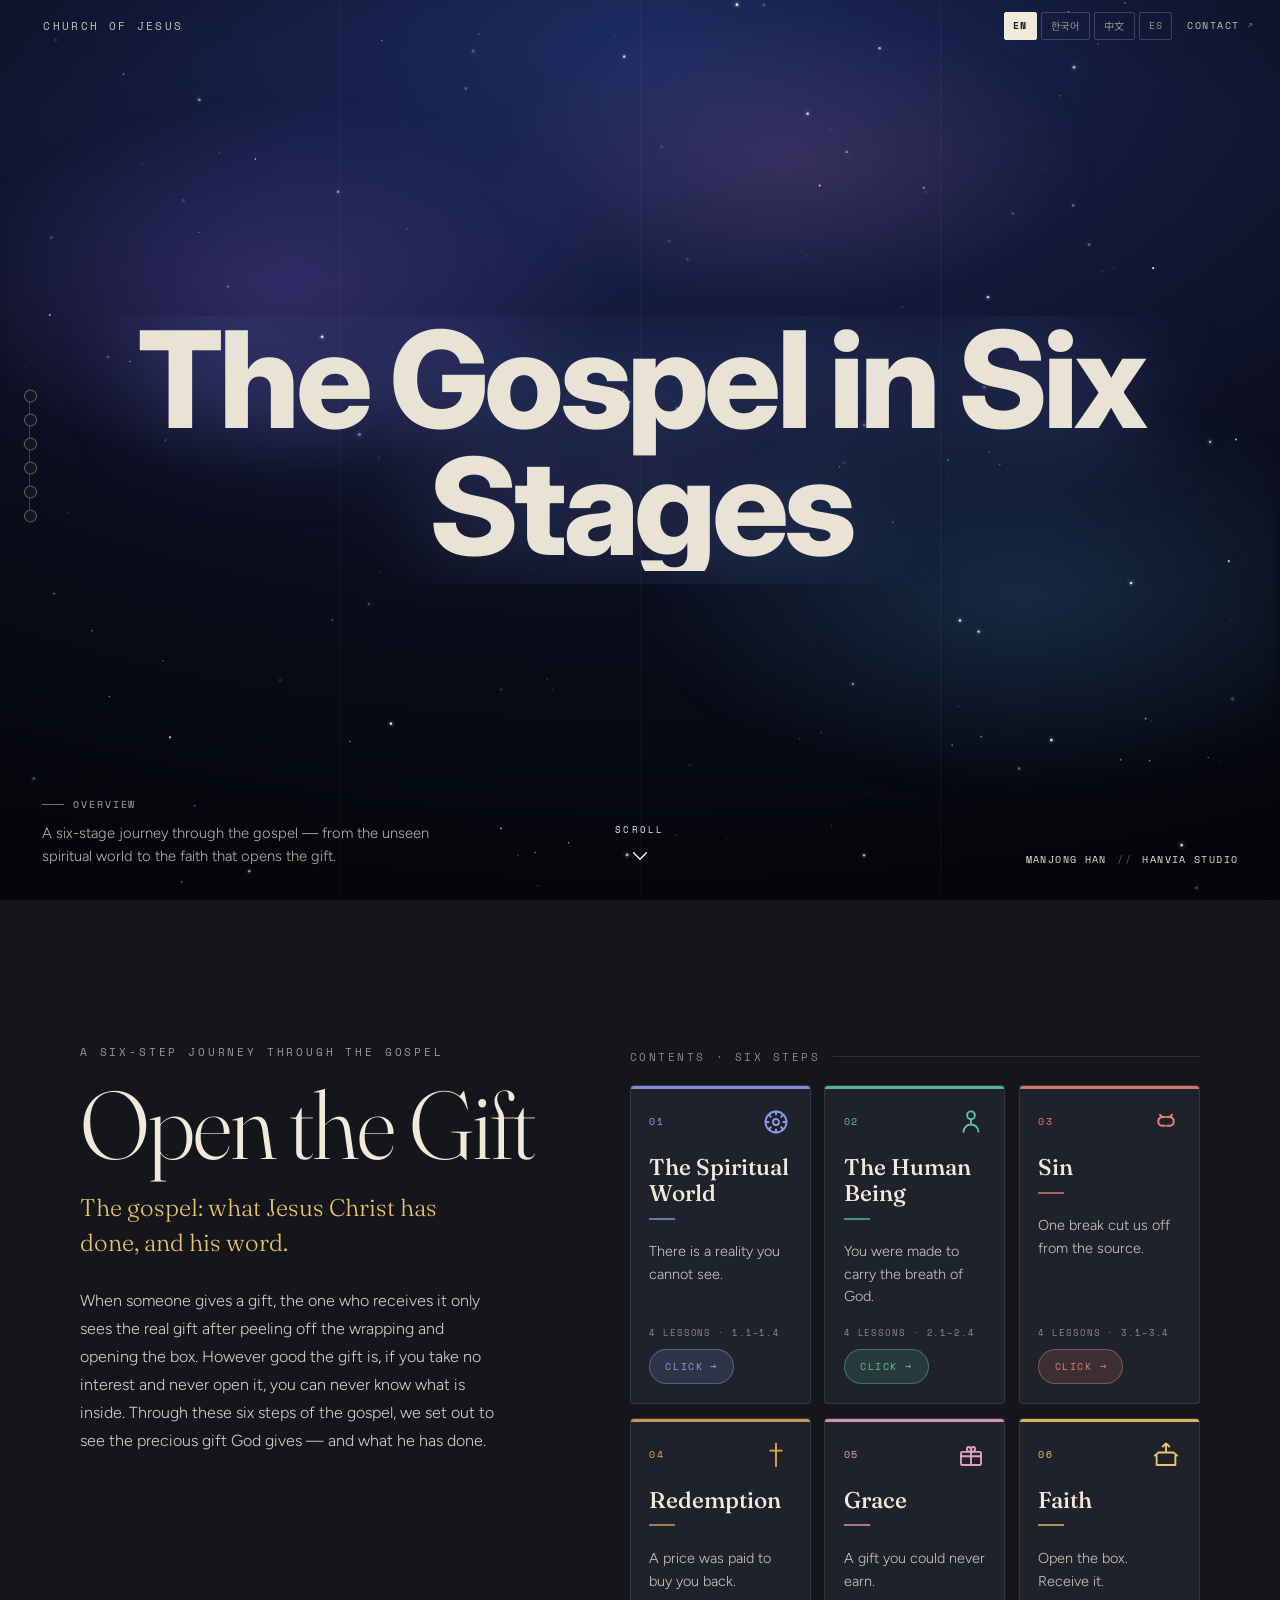
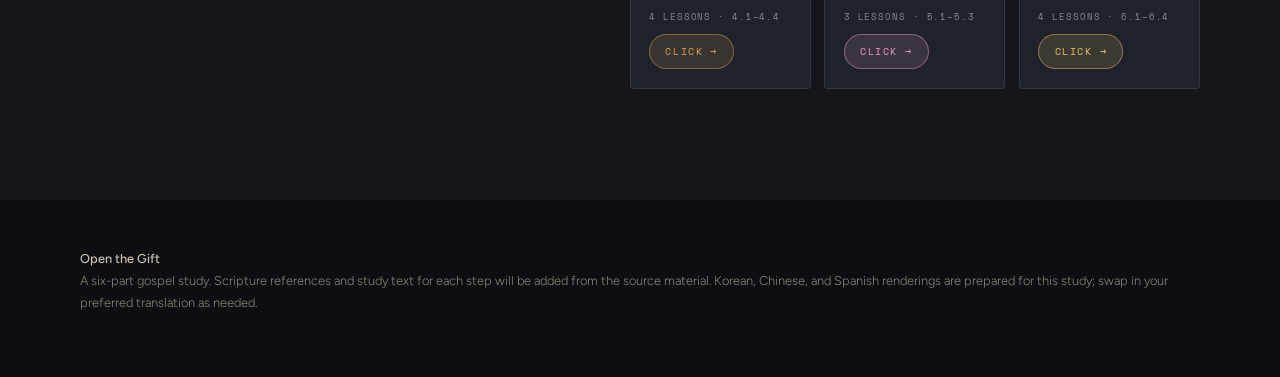
==== commit 3f7c259d: "Redesign intro as Osvald-style corner layout (bold grotesk + guide lines) - Big Inter 800 grotesk he" ====
--- a/index.html
+++ b/index.html
@@ -6,37 +6,49 @@
 <title>The Gospel in Six Stages</title>
 <link rel="preconnect" href="https://fonts.googleapis.com">
 <link rel="preconnect" href="https://fonts.gstatic.com" crossorigin>
-<link href="https://fonts.googleapis.com/css2?family=Fraunces:opsz,wght@9..144,300;9..144,500;9..144,700&family=Figtree:wght@300;400;500;600&family=Space+Mono:wght@400;700&family=Noto+Sans+KR:wght@300;400;600&family=Noto+Sans+SC:wght@300;400;600&display=swap" rel="stylesheet">
+<link href="https://fonts.googleapis.com/css2?family=Fraunces:opsz,wght@9..144,300;9..144,500;9..144,700&family=Figtree:wght@300;400;500;600&family=Inter:wght@400;500;600;800;900&family=Space+Mono:wght@400;700&family=Noto+Sans+KR:wght@300;400;600&family=Noto+Sans+SC:wght@300;400;600&display=swap" rel="stylesheet">
 <link rel="stylesheet" href="common.css">
 </head>
 <body>
 
 <header class="bar">
-  <a class="brand" id="brand" href="index.html"><span class="cur-dot" id="curDot"></span><span id="curText">The Gospel · Six Steps</span></a>
-  <nav class="langs" aria-label="Language">
-    <button data-lang="en" aria-pressed="true">EN</button>
-    <button data-lang="ko" aria-pressed="false">한국어</button>
-    <button data-lang="zh" aria-pressed="false">中文</button>
-    <button data-lang="es" aria-pressed="false">ES</button>
-  </nav>
+  <a class="brand" id="brand" href="index.html"><span class="cur-dot" id="curDot"></span><span id="curText">Church of Jesus</span></a>
+  <div class="bar-right">
+    <nav class="langs" aria-label="Language">
+      <button data-lang="en" aria-pressed="true">EN</button>
+      <button data-lang="ko" aria-pressed="false">한국어</button>
+      <button data-lang="zh" aria-pressed="false">中文</button>
+      <button data-lang="es" aria-pressed="false">ES</button>
+    </nav>
+    <a class="nav-contact" id="navContact" href="mailto:mjcojhan@gmail.com">Contact <span aria-hidden="true">&#8599;</span></a>
+  </div>
   <div class="bar-progress" id="prog"></div>
 </header>
 
 <nav class="rail" aria-label="Steps"><ol id="rail"></ol></nav>
 
-<!-- full-screen cosmic intro -->
+<!-- full-screen cosmic intro, Osvald-style corner layout -->
 <section id="intro">
   <div class="intro-neb"></div>
   <canvas id="stars"></canvas>
+  <div class="intro-guides"><span></span><span></span><span></span><span></span></div>
   <div class="intro-vignette"></div>
+
   <div class="intro-inner">
-    <p class="intro-kicker"><span class="rise" id="introKicker">Church of Jesus</span></p>
     <h1 class="intro-title"><span class="rise" id="introTitle">The Gospel in Six Stages</span></h1>
   </div>
-  <button class="intro-scroll" id="introScroll" type="button" aria-label="Scroll down">
-    <span id="scrollText">Scroll down</span>
-    <span class="chev"><svg viewBox="0 0 24 24" fill="none" stroke="currentColor" stroke-width="1.6" stroke-linecap="round" stroke-linejoin="round" aria-hidden="true"><path d="M5 8.5l7 7 7-7"/></svg></span>
-  </button>
+
+  <div class="intro-foot">
+    <div class="intro-ov">
+      <span class="intro-ov-label" id="introOverviewLabel">Overview</span>
+      <p class="intro-ov-text" id="introOverview">A six-stage journey through the gospel — from the unseen spiritual world to the faith that opens the gift.</p>
+    </div>
+    <button class="intro-scroll" id="introScroll" type="button" aria-label="Scroll down">
+      <span id="scrollText">Scroll</span>
+      <span class="chev"><svg viewBox="0 0 24 24" fill="none" stroke="currentColor" stroke-width="1.6" stroke-linecap="round" stroke-linejoin="round" aria-hidden="true"><path d="M5 8.5l7 7 7-7"/></svg></span>
+    </button>
+    <div class="intro-by">Manjong Han <i>//</i> Hanvia Studio</div>
+  </div>
 </section>
 
 <main id="app"></main>
--- a/common.css
+++ b/common.css
@@ -2,6 +2,7 @@
   --paper:#F1E9DA;
   --ink:#14161C;
   --display:"Fraunces",Georgia,serif;
+  --grotesk:"Inter","Figtree","Noto Sans KR","Noto Sans SC",system-ui,sans-serif;
   --body:"Figtree","Noto Sans KR","Noto Sans SC",system-ui,sans-serif;
   --mono:"Space Mono","Noto Sans KR",monospace;
   --wide:min(1120px,100% - 2.5rem);
@@ -24,11 +25,16 @@
 .bar{
   position:fixed;top:0;left:0;right:0;z-index:60;
   display:flex;align-items:center;justify-content:space-between;gap:1rem;
-  padding:.55rem clamp(.9rem,3vw,1.6rem);
-  background:rgba(14,14,18,.78);backdrop-filter:blur(14px);
-  border-bottom:1px solid rgba(241,233,218,.13);
-}
+  padding:.72rem clamp(.9rem,3vw,1.6rem);
+  background:transparent;border-bottom:1px solid transparent;
+  transition:background .3s ease,border-color .3s ease,backdrop-filter .3s ease,padding .3s ease;
+}
+.bar.scrolled{background:rgba(14,14,18,.8);backdrop-filter:blur(14px);border-bottom-color:rgba(241,233,218,.13);padding-top:.55rem;padding-bottom:.55rem}
 .brand{display:flex;align-items:center;gap:.55rem;min-width:0;font-family:var(--mono);font-size:.66rem;letter-spacing:.22em;text-transform:uppercase;color:#C9C2B4;white-space:nowrap;overflow:hidden;text-overflow:ellipsis;text-decoration:none}
+.bar-right{display:flex;align-items:center;gap:clamp(.5rem,1.6vw,.95rem);flex:none}
+.nav-contact{font-family:var(--mono);font-size:.64rem;letter-spacing:.14em;text-transform:uppercase;color:#C9C2B4;text-decoration:none;transition:.18s;white-space:nowrap}
+.nav-contact:hover{color:#F1E9DA}
+.nav-contact span{opacity:.55}
 .cur-dot{flex:none;width:9px;height:9px;border-radius:50%;background:transparent;opacity:0;
   transition:background .3s ease,opacity .3s ease;box-shadow:0 0 0 3px rgba(255,255,255,.04)}
 #curText{white-space:nowrap;overflow:hidden;text-overflow:ellipsis;transition:color .25s ease}
@@ -81,9 +87,8 @@
 }
 .thread-tag i{width:6px;height:6px;border-radius:50%;background:var(--mark);font-style:normal}
 
-/* ---------- intro splash (index only) ---------- */
-#intro{position:relative;height:100vh;height:100svh;min-height:560px;overflow:hidden;
-  display:flex;align-items:center;justify-content:center;text-align:center;color:#F3EFE7;
+/* ---------- intro splash — Osvald-style corner layout on cosmic bg ---------- */
+#intro{position:relative;height:100vh;height:100svh;min-height:600px;overflow:hidden;color:#F3EFE7;
   background:radial-gradient(120% 92% at 50% 6%, #1c2c62 0%, #131a3c 32%, #0a0c1a 68%, #05060c 100%)}
 #stars{position:absolute;inset:0;width:100%;height:100%;display:block;z-index:1}
 .intro-neb{position:absolute;inset:0;z-index:0;filter:blur(8px);
@@ -91,38 +96,54 @@
    radial-gradient(38% 30% at 22% 32%, rgba(126,96,224,.28), transparent 70%),
    radial-gradient(44% 32% at 80% 66%, rgba(66,150,222,.22), transparent 70%),
    radial-gradient(34% 24% at 62% 18%, rgba(224,120,182,.16), transparent 70%)}
+/* faint vertical guide lines (Osvald signature) */
+.intro-guides{position:absolute;top:0;bottom:0;left:50%;transform:translateX(-50%);width:min(1440px,94%);z-index:2;pointer-events:none;display:grid;grid-template-columns:repeat(4,1fr)}
+.intro-guides span{border-left:1px solid rgba(241,233,218,.055)}
+.intro-guides span:first-child{border-left:0}
 .intro-vignette{position:absolute;inset:0;z-index:2;pointer-events:none;
   background:radial-gradient(120% 80% at 50% 45%, transparent 55%, rgba(4,5,10,.55) 100%)}
-.intro-inner{position:relative;z-index:3;width:min(1060px,92vw);padding:0 1rem;will-change:transform,opacity}
-.intro-kicker{font-family:var(--mono);font-size:clamp(.82rem,2.5vw,1.18rem);letter-spacing:.3em;text-transform:uppercase;opacity:.82;margin:0 0 1.9rem;color:#EDE7D9;
-  overflow:hidden;padding-bottom:.12em}
-.intro-title{font-family:var(--display);font-weight:300;font-size:clamp(2.7rem,9vw,7.2rem);line-height:1.05;letter-spacing:-.02em;margin:0;
-  overflow:hidden;padding-bottom:.14em}
-/* masked slide-up reveal on load (clip-up) */
-.intro-kicker .rise,.intro-title .rise{display:inline-block;transform:translateY(118%)}
-.intro-kicker .rise{animation:rise 1s cubic-bezier(.16,1,.3,1) .3s forwards}
-.intro-title .rise{
-  color:#EDE7D9;
-  background:linear-gradient(100deg,#E6DFCF 0%,#E6DFCF 41%,#FFFDF7 48%,#F4EEFB 52%,#CFBEEE 57%,#E6DFCF 64%,#E6DFCF 100%);
+/* centred headline */
+.intro-inner{position:absolute;inset:0;z-index:3;display:flex;align-items:center;justify-content:center;
+  text-align:center;padding:0 clamp(1rem,5vw,3rem);will-change:transform,opacity}
+.intro-title{font-family:var(--grotesk);font-weight:800;font-size:clamp(2.7rem,10.5vw,8.6rem);line-height:.95;letter-spacing:-.035em;margin:0;
+  overflow:hidden;padding-bottom:.1em;max-width:15ch}
+.intro-title .rise{display:inline-block;transform:translateY(118%);
+  color:#EFEADE;
+  background:linear-gradient(100deg,#E9E3D5 0%,#E9E3D5 41%,#FFFFFF 48%,#F4EEFB 52%,#D6C6F0 57%,#E9E3D5 64%,#E9E3D5 100%);
   background-size:240% 100%;background-position:130% 0;
   -webkit-background-clip:text;background-clip:text;-webkit-text-fill-color:transparent;
-  filter:drop-shadow(0 2px 40px rgba(130,160,255,.34));
-  animation:rise 1.2s cubic-bezier(.16,1,.3,1) .5s forwards, sheen 7.5s ease-in-out 1.7s infinite}
+  filter:drop-shadow(0 2px 46px rgba(130,160,255,.3));
+  animation:rise 1.2s cubic-bezier(.16,1,.3,1) .45s forwards, sheen 8s ease-in-out 1.7s infinite}
 @keyframes rise{to{transform:translateY(0)}}
 @keyframes sheen{0%{background-position:135% 0}100%{background-position:-35% 0}}
+/* four-corner foot: overview | scroll | credit */
+.intro-foot{position:absolute;left:0;right:0;bottom:0;z-index:4;
+  display:grid;grid-template-columns:1fr auto 1fr;align-items:end;gap:clamp(.8rem,3vw,2rem);
+  padding:clamp(1.1rem,3.2vw,2rem) clamp(1.2rem,4vw,2.6rem);will-change:transform,opacity}
+.intro-ov{max-width:36ch;animation:introFade 1.4s ease .7s both}
+.intro-ov-label{display:inline-flex;align-items:center;gap:.55rem;font-family:var(--mono);font-size:.6rem;letter-spacing:.2em;text-transform:uppercase;opacity:.68;margin-bottom:.6rem}
+.intro-ov-label::before{content:"";width:22px;height:1px;background:currentColor;opacity:.7}
+.intro-ov-text{font-size:clamp(.8rem,1.5vw,.92rem);line-height:1.55;opacity:.8;margin:0;color:#E7E1D3}
+.intro-scroll{justify-self:center;align-self:end;display:inline-flex;flex-direction:column;align-items:center;gap:.55rem;
+  background:none;border:0;cursor:pointer;color:#F3EFE7;font-family:var(--mono);font-size:.58rem;letter-spacing:.24em;text-transform:uppercase;
+  opacity:.82;transition:opacity .2s ease;animation:introFade 1.6s ease .85s both}
+.intro-scroll:hover{opacity:1}
+.intro-scroll .chev{width:22px;height:22px}
+.intro-scroll .chev svg{width:100%;height:100%;display:block;animation:chevBounce 1.9s ease-in-out infinite}
+.intro-by{justify-self:end;text-align:right;align-self:end;font-family:var(--mono);font-size:.62rem;letter-spacing:.14em;text-transform:uppercase;opacity:.72;white-space:nowrap;color:#E7E1D3;animation:introFade 1.4s ease .95s both}
+.intro-by i{font-style:normal;opacity:.4;margin:0 .3em}
+@keyframes chevBounce{0%,100%{transform:translateY(-1px);opacity:.55}50%{transform:translateY(6px);opacity:1}}
+@keyframes introFade{from{opacity:0;transform:translateY(14px)}to{opacity:1;transform:none}}
+@media(max-width:760px){
+  .intro-foot{grid-template-columns:1fr;justify-items:start;gap:1rem}
+  .intro-scroll{justify-self:start;align-items:flex-start}
+  .intro-by{justify-self:start;text-align:left}
+  .intro-ov{max-width:none}
+  .intro-guides{grid-template-columns:repeat(2,1fr)}
+}
 @media(prefers-reduced-motion:reduce){
-  .intro-kicker .rise,.intro-title .rise{transform:none;animation:none}
-  .intro-title .rise{background-position:50% 0}}
-.intro-scroll{position:absolute;left:50%;bottom:clamp(1.6rem,4.5vh,3.2rem);transform:translateX(-50%);z-index:4;
-  display:flex;flex-direction:column;align-items:center;gap:.65rem;background:none;border:0;cursor:pointer;color:#F3EFE7;
-  font-family:var(--mono);font-size:.6rem;letter-spacing:.24em;text-transform:uppercase;opacity:.82;transition:opacity .2s ease;
-  animation:introFade 1.6s ease .5s both}
-.intro-scroll:hover{opacity:1}
-.intro-scroll .chev{width:24px;height:24px}
-.intro-scroll .chev svg{width:100%;height:100%;display:block;animation:chevBounce 1.9s ease-in-out infinite}
-@keyframes chevBounce{0%,100%{transform:translateY(-1px);opacity:.55}50%{transform:translateY(6px);opacity:1}}
-@keyframes introFade{from{opacity:0;transform:translateY(16px);filter:blur(6px)}to{opacity:1;transform:none;filter:blur(0)}}
-@media(prefers-reduced-motion:reduce){.intro-scroll .chev svg,.intro-inner,.intro-scroll{animation:none!important}}
+  .intro-title .rise{transform:none;animation:none;background-position:50% 0}
+  .intro-scroll .chev svg,.intro-ov,.intro-by,.intro-scroll{animation:none!important}}
 
 /* ---------- hero / contents ---------- */
 #top{background:var(--ink);color:var(--paper);min-height:100svh;display:flex;align-items:center;
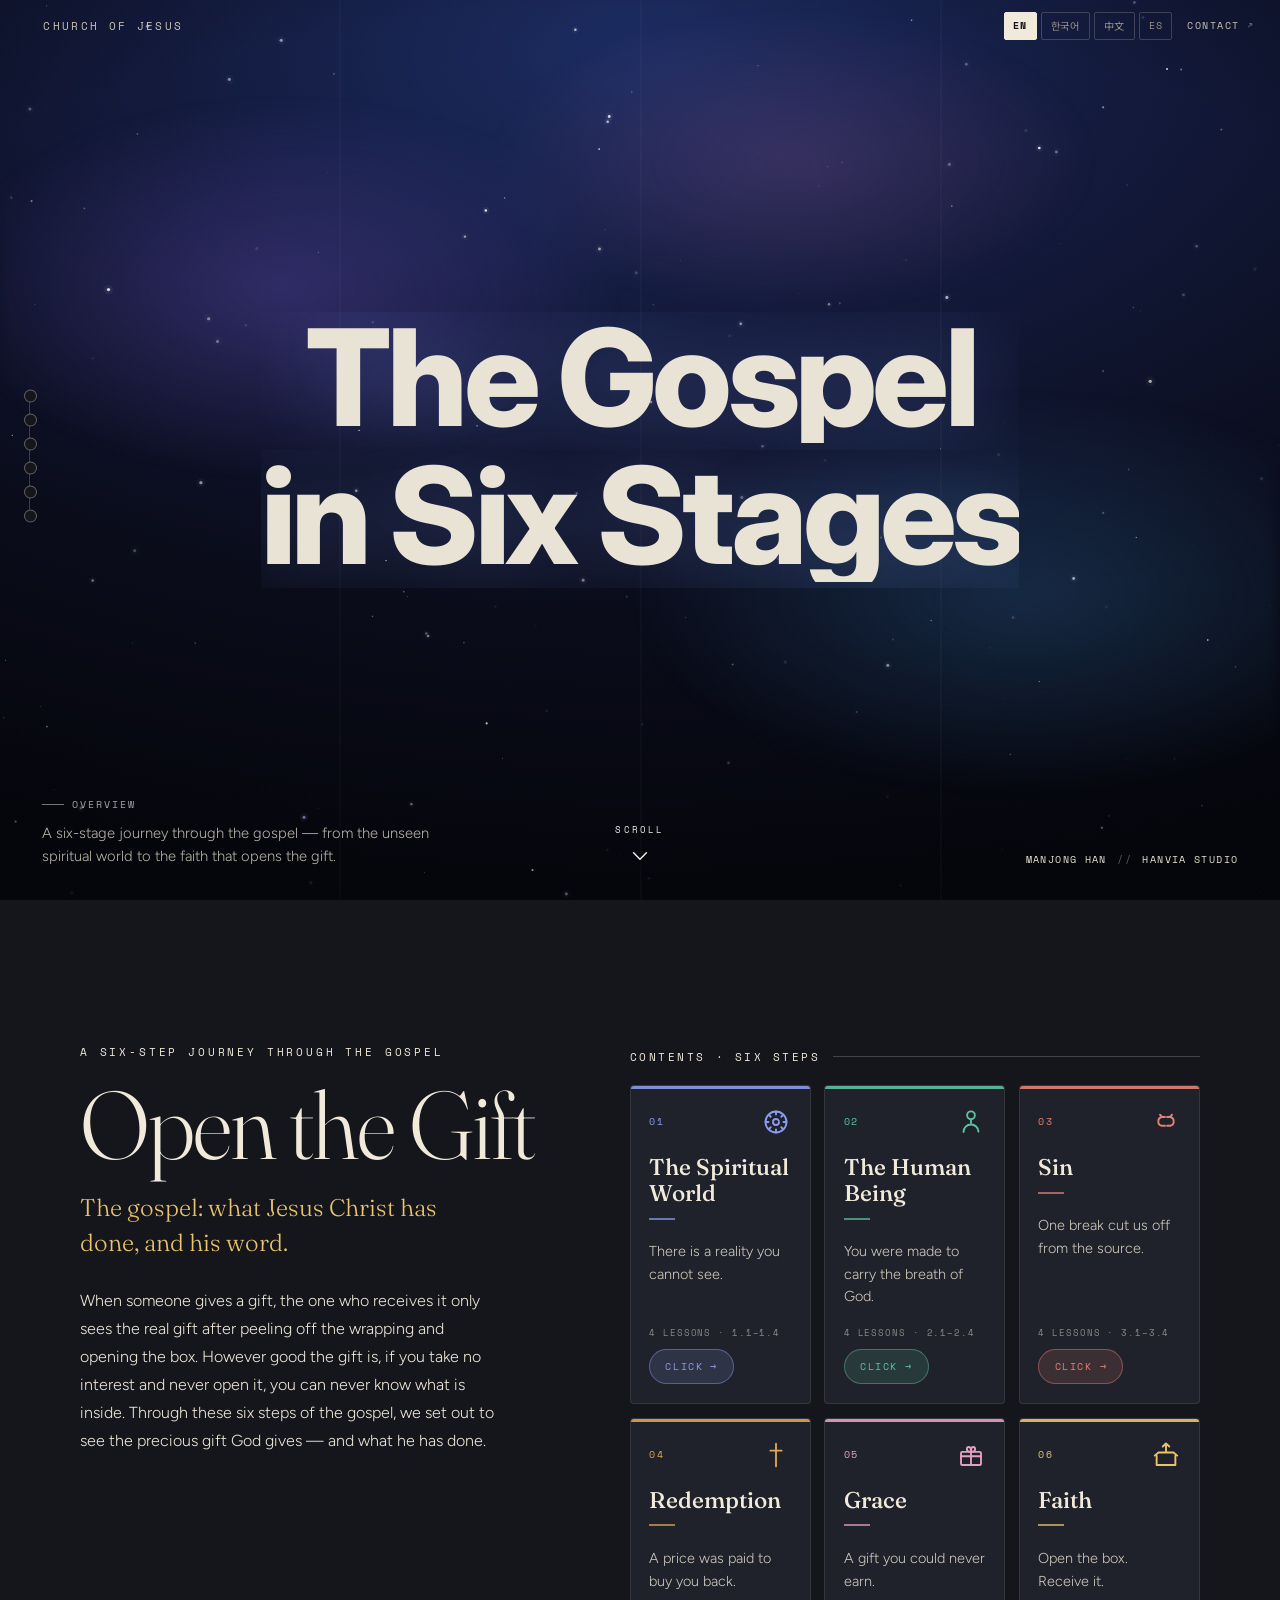
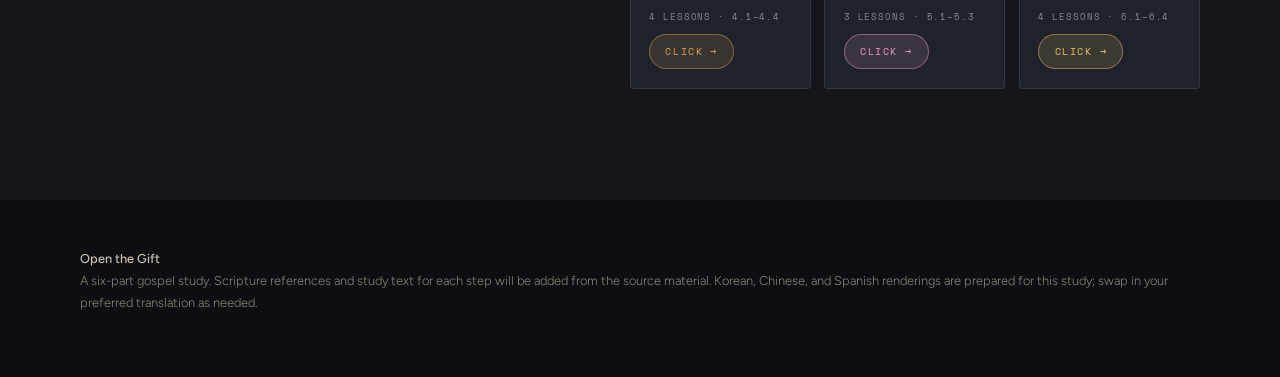
==== commit 6689ab0d: "Two-line headline, mobile polish, premium scroll reveals - Headline split into two masked lines (The" ====
--- a/index.html
+++ b/index.html
@@ -12,7 +12,7 @@
 <body>
 
 <header class="bar">
-  <a class="brand" id="brand" href="index.html"><span class="cur-dot" id="curDot"></span><span id="curText">Church of Jesus</span></a>
+  <a class="brand" id="brand" href="index.html"><span class="cur-dot" id="curDot"></span><span id="curText">Church of Jesus</span><span class="brand-abbr">COJ</span></a>
   <div class="bar-right">
     <nav class="langs" aria-label="Language">
       <button data-lang="en" aria-pressed="true">EN</button>
@@ -35,7 +35,7 @@
   <div class="intro-vignette"></div>
 
   <div class="intro-inner">
-    <h1 class="intro-title"><span class="rise" id="introTitle">The Gospel in Six Stages</span></h1>
+    <h1 class="intro-title" id="introTitle"><span class="line"><span class="rise">The Gospel</span></span><span class="line"><span class="rise">in Six Stages</span></span></h1>
   </div>
 
   <div class="intro-foot">
--- a/common.css
+++ b/common.css
@@ -14,6 +14,8 @@
 #intro{scroll-snap-align:start}
 #top{scroll-snap-align:start}
 @media(prefers-reduced-motion:reduce){html{scroll-snap-type:none}}
+/* touch devices: free scrolling (snap felt sticky on mobile) */
+@media(pointer:coarse){html{scroll-snap-type:none}}
 body{
   margin:0;background:var(--ink);color:var(--paper);
   font-family:var(--body);font-weight:300;font-size:17px;line-height:1.72;
@@ -35,6 +37,15 @@
 .nav-contact{font-family:var(--mono);font-size:.64rem;letter-spacing:.14em;text-transform:uppercase;color:#C9C2B4;text-decoration:none;transition:.18s;white-space:nowrap}
 .nav-contact:hover{color:#F1E9DA}
 .nav-contact span{opacity:.55}
+.brand-abbr{display:none;font-family:var(--mono);font-size:.72rem;letter-spacing:.18em;color:#C9C2B4}
+@media(max-width:520px){
+  .bar{padding-left:.85rem;padding-right:.85rem;gap:.5rem}
+  .brand .cur-dot,.brand #curText{display:none}
+  .brand-abbr{display:inline}
+  .nav-contact{display:none}
+  .bar-right{gap:.3rem}
+  .langs button{padding:.32rem .42rem;font-size:.58rem;letter-spacing:.03em}
+}
 .cur-dot{flex:none;width:9px;height:9px;border-radius:50%;background:transparent;opacity:0;
   transition:background .3s ease,opacity .3s ease;box-shadow:0 0 0 3px rgba(255,255,255,.04)}
 #curText{white-space:nowrap;overflow:hidden;text-overflow:ellipsis;transition:color .25s ease}
@@ -105,15 +116,17 @@
 /* centred headline */
 .intro-inner{position:absolute;inset:0;z-index:3;display:flex;align-items:center;justify-content:center;
   text-align:center;padding:0 clamp(1rem,5vw,3rem);will-change:transform,opacity}
-.intro-title{font-family:var(--grotesk);font-weight:800;font-size:clamp(2.7rem,10.5vw,8.6rem);line-height:.95;letter-spacing:-.035em;margin:0;
-  overflow:hidden;padding-bottom:.1em;max-width:15ch}
+.intro-title{font-family:var(--grotesk);font-weight:800;font-size:clamp(2.7rem,10.5vw,8.4rem);line-height:.98;letter-spacing:-.035em;margin:0}
+.intro-title .line{display:block;overflow:hidden;padding-bottom:.05em}
 .intro-title .rise{display:inline-block;transform:translateY(118%);
   color:#EFEADE;
   background:linear-gradient(100deg,#E9E3D5 0%,#E9E3D5 41%,#FFFFFF 48%,#F4EEFB 52%,#D6C6F0 57%,#E9E3D5 64%,#E9E3D5 100%);
   background-size:240% 100%;background-position:130% 0;
   -webkit-background-clip:text;background-clip:text;-webkit-text-fill-color:transparent;
   filter:drop-shadow(0 2px 46px rgba(130,160,255,.3));
-  animation:rise 1.2s cubic-bezier(.16,1,.3,1) .45s forwards, sheen 8s ease-in-out 1.7s infinite}
+  animation:rise 1.2s cubic-bezier(.16,1,.3,1) forwards, sheen 8s ease-in-out 1.7s infinite}
+.intro-title .line:nth-child(1) .rise{animation-delay:.45s,1.7s}
+.intro-title .line:nth-child(2) .rise{animation-delay:.6s,1.85s}
 @keyframes rise{to{transform:translateY(0)}}
 @keyframes sheen{0%{background-position:135% 0}100%{background-position:-35% 0}}
 /* four-corner foot: overview | scroll | credit */
@@ -135,10 +148,10 @@
 @keyframes chevBounce{0%,100%{transform:translateY(-1px);opacity:.55}50%{transform:translateY(6px);opacity:1}}
 @keyframes introFade{from{opacity:0;transform:translateY(14px)}to{opacity:1;transform:none}}
 @media(max-width:760px){
-  .intro-foot{grid-template-columns:1fr;justify-items:start;gap:1rem}
-  .intro-scroll{justify-self:start;align-items:flex-start}
-  .intro-by{justify-self:start;text-align:left}
-  .intro-ov{max-width:none}
+  .intro-foot{display:flex;flex-direction:column;align-items:flex-start;gap:1.1rem}
+  .intro-ov{order:1;max-width:none}
+  .intro-by{order:2;justify-self:auto;text-align:left;align-self:flex-start}
+  .intro-scroll{order:3;align-self:center;align-items:center;justify-self:auto;margin-top:.2rem}
   .intro-guides{grid-template-columns:repeat(2,1fr)}
 }
 @media(prefers-reduced-motion:reduce){
@@ -229,8 +242,16 @@
 footer .wrap{font-size:.8rem;line-height:1.7}
 footer b{color:#C9C2B4;font-weight:500}
 
-.reveal{opacity:0;transform:translateY(14px);transition:opacity .7s ease,transform .7s ease}
+.reveal{opacity:0;transform:translateY(26px);transition:opacity .85s ease,transform .9s cubic-bezier(.16,1,.3,1)}
 .reveal.in{opacity:1;transform:none}
+/* premium per-item cascade for the "In this stage" list */
+.points-lg.reveal{opacity:1;transform:none}
+.points-lg li{opacity:0;transform:translateY(14px);transition:opacity .6s ease,transform .6s cubic-bezier(.16,1,.3,1)}
+.points-lg.in li{opacity:1;transform:none}
+.points-lg.in li:nth-child(1){transition-delay:.06s}
+.points-lg.in li:nth-child(2){transition-delay:.16s}
+.points-lg.in li:nth-child(3){transition-delay:.26s}
+.points-lg.in li:nth-child(4){transition-delay:.36s}
 :focus-visible{outline:2px solid currentColor;outline-offset:3px}
 
 /* motion: cards cascade + titles rise + icons draw */
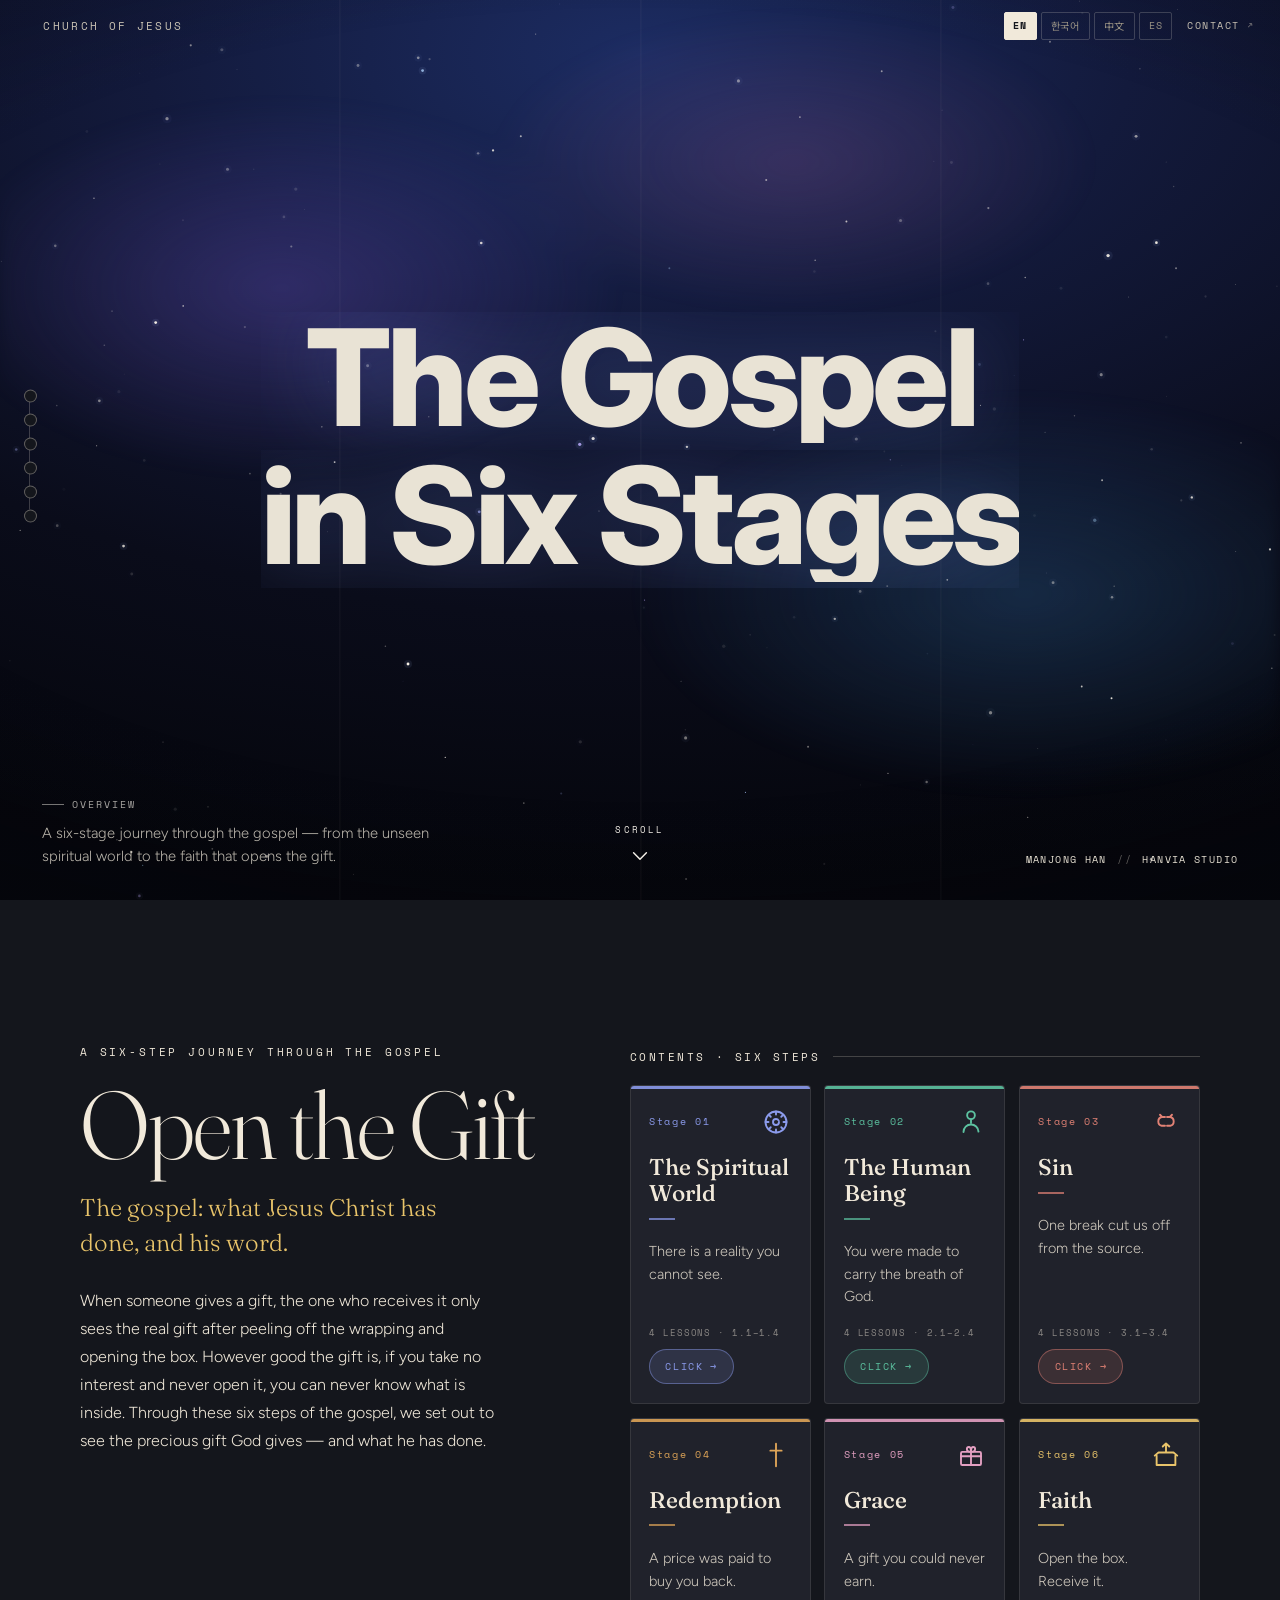
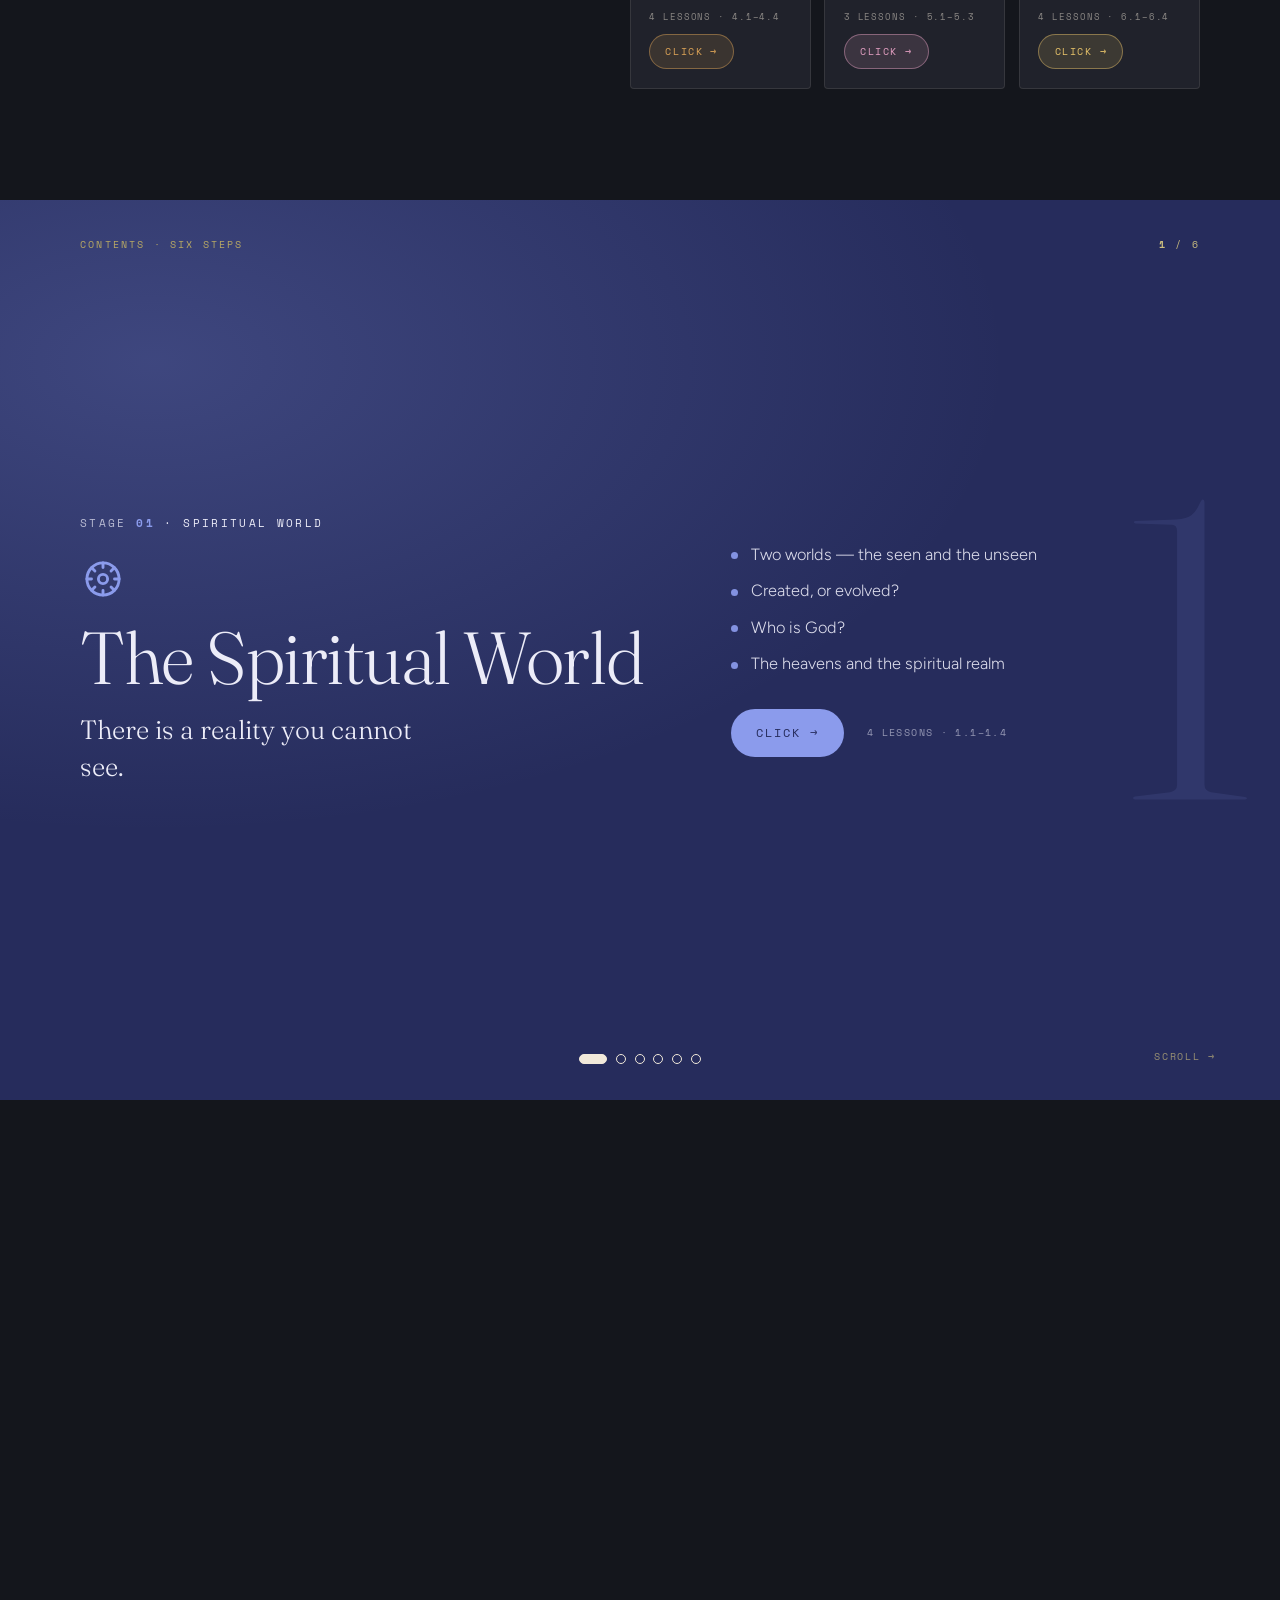
==== commit 6c2ad48b: "Landing: three full-frame pages with JS-driven, animated page transitions - Page 1 intro, Page 2 ove" ====
--- a/index.html
+++ b/index.html
@@ -53,8 +53,6 @@
 
 <main id="app"></main>
 
-<footer><div class="wrap" id="foot"></div></footer>
-
 <script src="common.js"></script>
 <script>
   G.init({page:"landing"});
--- a/common.css
+++ b/common.css
@@ -9,13 +9,8 @@
 }
 *{box-sizing:border-box}
 html{scroll-behavior:smooth}
-/* magnetic scroll-snap: intro ⇄ contents (gentle 'proximity' so long content never gets trapped) */
-html{scroll-snap-type:y proximity}
-#intro{scroll-snap-align:start}
-#top{scroll-snap-align:start}
-@media(prefers-reduced-motion:reduce){html{scroll-snap-type:none}}
-/* touch devices: free scrolling (snap felt sticky on mobile) */
-@media(pointer:coarse){html{scroll-snap-type:none}}
+/* full-frame page transitions are driven by JS (wirePager) for a crisp, animated feel */
+html{scroll-snap-type:none}
 body{
   margin:0;background:var(--ink);color:var(--paper);
   font-family:var(--body);font-weight:300;font-size:17px;line-height:1.72;
@@ -61,7 +56,7 @@
 
 /* ---------- left rail ---------- */
 .rail{position:fixed;left:24px;top:50%;transform:translateY(-50%);z-index:50;display:none}
-@media(min-width:1240px){.rail{display:block}}
+@media(min-width:1200px){.rail{display:block}}
 .rail ol{list-style:none;margin:0;padding:0;position:relative}
 .rail ol::before{content:"";position:absolute;left:5px;top:6px;bottom:6px;width:1px;background:rgba(241,233,218,.22)}
 .rail li{position:relative;padding:0 0 24px 0;min-height:11px}
@@ -238,6 +233,142 @@
 .cnav.ghost{visibility:hidden}
 @media(max-width:620px){.cnav{flex:1 1 100%;min-width:100%}.cnav.next{align-items:flex-start;text-align:left}.cnav.ghost{display:none}}
 
+/* ================= study body (chapter detail) ================= */
+.body{margin-top:.6rem}
+.body h3{font-family:var(--display);font-weight:500;font-size:clamp(1.2rem,3vw,1.5rem);line-height:1.25;margin:2.8rem 0 .9rem;letter-spacing:-.01em}
+.body p{margin:0 0 1.15rem;max-width:62ch;font-size:1rem;line-height:1.75}
+.hint{font-family:var(--mono);font-size:.62rem;letter-spacing:.13em;text-transform:uppercase;opacity:.5;margin:.2rem 0 .5rem}
+.tile{border:1px solid color-mix(in srgb,var(--fg) 22%,transparent);background:color-mix(in srgb,var(--fg) 5%,transparent);
+  transition:transform .25s ease,border-color .25s ease,background .25s ease}
+.dia{margin:2rem 0 2.3rem}
+.dia-t{font-family:var(--mono);font-size:.66rem;letter-spacing:.2em;text-transform:uppercase;opacity:.6;margin-bottom:1.1rem}
+.dia .tile{border-top:2px solid color-mix(in srgb,var(--dot) 46%,transparent)}
+
+/* clean chapter header kicker */
+.ch-kicker{display:flex;align-items:center;gap:.7rem;margin-bottom:1.15rem;font-family:var(--mono);font-size:.72rem;letter-spacing:.16em;text-transform:uppercase;color:var(--mark)}
+.ch-ic{width:27px;height:27px;flex:none;color:var(--mark)}
+.ch-ic svg{width:100%;height:100%;display:block}
+.ch-num{font-weight:700;letter-spacing:.1em}
+.ch-sep{opacity:.45}
+.ch-sub{opacity:.85}
+/* lesson divider inside the body */
+.lesson-mark{display:flex;align-items:center;gap:.85rem;margin:3.8rem 0 1.2rem;scroll-margin-top:84px}
+.lesson-mark .lm-n{flex:none;font-family:var(--mono);font-size:.64rem;letter-spacing:.18em;text-transform:uppercase;color:var(--mark);
+  border:1px solid color-mix(in srgb,var(--mark) 55%,transparent);border-radius:999px;padding:.36rem .85rem}
+.lesson-mark .lm-t{font-family:var(--display);font-weight:500;font-size:1.05rem;opacity:.85}
+.lesson-mark::after{content:"";flex:1;height:1px;background:currentColor;opacity:.2}
+.body > .lesson-mark:first-child{margin-top:1rem}
+.lesson-mark + h3{margin-top:.5rem}
+
+/* scripture accordion */
+.scripture{margin:1.4rem 0 1.8rem;border-top:1px solid color-mix(in srgb,var(--fg) 26%,transparent)}
+.sv{border-bottom:1px solid color-mix(in srgb,var(--fg) 26%,transparent)}
+.sv>button{width:100%;display:flex;align-items:center;gap:.85rem;text-align:left;background:none;border:0;cursor:pointer;color:inherit;
+  padding:.78rem .2rem;font-family:var(--mono);font-size:.76rem;letter-spacing:.04em}
+.sv-ref{opacity:.85;flex:1}
+.sv>button:hover .sv-ref{opacity:1}
+.sv-plus{flex:none;width:16px;height:16px;position:relative;opacity:.6;transition:.25s}
+.sv-plus::before,.sv-plus::after{content:"";position:absolute;background:currentColor;left:50%;top:50%}
+.sv-plus::before{width:11px;height:1px;transform:translate(-50%,-50%)}
+.sv-plus::after{width:1px;height:11px;transform:translate(-50%,-50%);transition:.25s}
+.sv[data-open="1"] .sv-plus::after{transform:translate(-50%,-50%) scaleY(0)}
+.sv[data-open="1"] .sv-plus{opacity:1}
+.sv-body{max-height:0;overflow:hidden;transition:max-height .34s cubic-bezier(.4,0,.2,1)}
+.sv-text{font-family:var(--display);font-weight:300;font-size:1.08rem;line-height:1.62;padding:.1rem 0 1.1rem;max-width:60ch}
+.sv-text::before{content:"";display:block;width:26px;height:2px;background:currentColor;opacity:.4;margin-bottom:.85rem}
+
+/* compare (two columns) */
+.cmp{display:grid;grid-template-columns:1fr 1fr;gap:.5rem}
+@media(max-width:600px){
+  .fork{grid-template-columns:1fr}
+  /* keep comparison tables side-by-side on mobile so the two columns still compare */
+  .cmp{gap:.4rem}
+  .cmp-head{padding:.6rem .65rem;font-size:.94rem}
+  .cmp-head small{font-size:.5rem;letter-spacing:.1em}
+  .cmp-label{font-size:.54rem;letter-spacing:.12em;padding:.55rem .1rem .05rem}
+  .cmp-row{padding:.55rem .6rem;font-size:.8rem;line-height:1.42}
+}
+.cmp-head{padding:.85rem .95rem;font-family:var(--display);font-weight:500;font-size:1.06rem}
+.cmp-head small{display:block;font-family:var(--mono);font-size:.58rem;letter-spacing:.14em;text-transform:uppercase;opacity:.6;font-weight:400;margin-top:.2rem}
+.cmp-label{grid-column:1/-1;font-family:var(--mono);font-size:.58rem;letter-spacing:.18em;text-transform:uppercase;opacity:.5;padding:.7rem .1rem .1rem}
+.cmp-row{padding:.7rem .9rem;font-size:.92rem;line-height:1.5}
+
+/* attribute grid */
+.gridtiles{display:grid;grid-template-columns:repeat(2,1fr);gap:.55rem}
+@media(max-width:560px){.gridtiles{grid-template-columns:1fr}}
+.gt{padding:1.1rem 1.1rem;display:flex;flex-direction:column}
+.gt b{font-family:var(--display);font-weight:500;font-size:1.05rem;display:block;margin-bottom:.3rem}
+.gt span{font-size:.92rem;opacity:.82;line-height:1.5;flex:1}
+.gt em{font-family:var(--mono);font-size:.6rem;letter-spacing:.1em;font-style:normal;opacity:.6;display:inline-block;align-self:flex-start;margin-top:.75rem;
+  padding:.24rem .6rem;border:1px solid color-mix(in srgb,var(--dot) 42%,transparent);border-radius:999px}
+
+/* equation (a = b) */
+.eq{display:grid;grid-template-columns:1fr auto 1fr;gap:.45rem;align-items:center;text-align:center}
+@media(max-width:600px){.eq{grid-template-columns:1fr}.eq-op{padding:.15rem 0}}
+.eq-term{padding:1.1rem .85rem}
+.eq-term b{font-family:var(--display);font-weight:500;font-size:1.05rem;display:block;margin-bottom:.3rem}
+.eq-term span{font-size:.86rem;opacity:.8;line-height:1.5}
+.eq-op{font-family:var(--display);font-size:1.5rem;opacity:.55;color:var(--mark)}
+
+/* tiers (stacked layers, e.g. three heavens) */
+.tiers{display:grid;gap:.4rem}
+.tier{display:grid;grid-template-columns:auto 1fr;gap:.9rem;align-items:baseline;padding:.85rem 1rem}
+.tier i{font-family:var(--mono);font-size:.66rem;font-style:normal;opacity:.6;color:var(--mark);white-space:nowrap}
+.tier b{font-family:var(--display);font-weight:500;font-size:1.04rem;display:block;margin-bottom:.15rem}
+.tier span{font-size:.9rem;opacity:.82;line-height:1.5}
+
+/* fork (two destinations) */
+.fork{display:grid;grid-template-columns:1fr 1fr;gap:.5rem}
+.fork-stem{text-align:center;padding:.9rem;font-family:var(--display);font-size:1.05rem;opacity:.92;margin-bottom:.5rem;grid-column:1/-1}
+.fk{padding:1.1rem 1.05rem}
+.fk b{font-family:var(--display);font-weight:500;font-size:1.12rem;display:block;margin-bottom:.4rem}
+.fk span{font-size:.9rem;opacity:.84;line-height:1.55}
+.fk em{font-family:var(--mono);font-size:.6rem;letter-spacing:.1em;font-style:normal;opacity:.6;display:block;margin-top:.6rem}
+
+/* two-world comparison panels */
+.duo{display:grid;grid-template-columns:1fr 1fr;gap:.7rem;align-items:stretch}
+@media(max-width:600px){.duo{grid-template-columns:1fr}}
+.duo-col{display:flex;flex-direction:column;padding:1.5rem 1.4rem}
+.duo-ic{width:30px;height:30px;color:var(--dot);margin-bottom:.9rem}
+.duo-ic svg{width:100%;height:100%;display:block}
+.duo-b{font-family:var(--display);font-weight:500;font-size:1.32rem;line-height:1.15}
+.duo-s{font-family:var(--mono);font-size:.6rem;letter-spacing:.14em;text-transform:uppercase;opacity:.6;margin-top:.35rem}
+.duo-list{list-style:none;margin:1.15rem 0 0;padding:0;display:grid;gap:.55rem}
+.duo-list li{position:relative;padding-left:1.05rem;font-size:.96rem;line-height:1.45;opacity:.92}
+.duo-list li::before{content:"";position:absolute;left:0;top:.55em;width:6px;height:6px;border-radius:50%;background:var(--dot);opacity:.85}
+.duo-tag{align-self:flex-start;margin-top:1.3rem;font-family:var(--mono);font-size:.6rem;letter-spacing:.14em;text-transform:uppercase;
+  color:var(--dot);border:1px solid color-mix(in srgb,var(--dot) 50%,transparent);border-radius:999px;padding:.34rem .8rem}
+/* infographic variant — no lists, centered, symmetrical, temporary⇄eternal contrast */
+.duo--info{gap:.9rem}
+.duo--info .duo-col{align-items:center;text-align:center;justify-content:flex-start;padding:2.3rem 1.4rem 2.5rem;gap:0;position:relative;overflow:hidden}
+.duo--info .is-eter{background-image:radial-gradient(130% 90% at 50% -10%,color-mix(in srgb,var(--dot) 13%,transparent),transparent 68%)}
+.duo--info .duo-ic{width:58px;height:58px;margin:0 0 1.25rem;border-radius:50%;display:grid;place-items:center;
+  border:1px solid color-mix(in srgb,var(--dot) 42%,transparent);background:color-mix(in srgb,var(--dot) 8%,transparent);color:var(--dot)}
+.duo--info .duo-ic svg{width:26px;height:26px}
+.duo--info .is-temp .duo-ic{border-style:dashed;opacity:.85}
+.duo--info .is-eter .duo-ic{box-shadow:0 0 0 5px color-mix(in srgb,var(--dot) 10%,transparent),0 0 26px -4px color-mix(in srgb,var(--dot) 55%,transparent)}
+.duo--info .duo-b{font-size:1.16rem;font-weight:500}
+.duo--info .duo-s{margin-top:.4rem}
+.duo--info .duo-tag-lg{position:relative;margin-top:1.55rem;padding-top:1.55rem;width:100%;
+  font-family:var(--display);font-weight:500;font-size:clamp(2.1rem,7vw,2.7rem);line-height:1;letter-spacing:.01em;
+  text-transform:none;color:var(--dot);border:none;border-radius:0}
+.duo--info .duo-tag-lg::before{content:"";position:absolute;top:0;left:50%;transform:translateX(-50%);
+  width:36px;height:1px;background:color-mix(in srgb,var(--dot) 55%,transparent)}
+.duo--info .is-temp .duo-tag-lg{opacity:.62}
+.duo--info .is-eter .duo-tag-lg{text-shadow:0 0 24px color-mix(in srgb,var(--dot) 50%,transparent)}
+@media(min-width:601px){.duo-col{position:relative}.duo-tag{margin-top:auto}.duo-list{margin-bottom:1.3rem}}
+
+/* callout, memory, questions */
+.callout{border-left:2px solid var(--mark);padding:.3rem 0 .3rem 1.15rem;margin:2rem 0;font-family:var(--display);font-weight:300;font-size:1.16rem;line-height:1.5;max-width:48ch}
+.memory{margin:2.4rem 0 1rem;padding:1.4rem 1.35rem;border:1px dashed color-mix(in srgb,var(--fg) 45%,transparent)}
+.memory .hint{margin-bottom:.6rem}
+.memory q{font-family:var(--display);font-size:1.15rem;line-height:1.5;quotes:none}
+.memory cite{display:block;font-family:var(--mono);font-size:.64rem;letter-spacing:.12em;font-style:normal;opacity:.6;margin-top:.7rem}
+.qs-head{font-family:var(--mono);font-weight:400;font-size:.66rem;letter-spacing:.2em;text-transform:uppercase;color:var(--mark);margin:2.6rem 0 .2rem}
+.qs{margin:1.1rem 0 0;padding:0;list-style:none;counter-reset:q}
+.qs li{counter-increment:q;position:relative;padding-left:2.1rem;margin-bottom:.85rem;font-size:.98rem;line-height:1.6;max-width:60ch}
+.qs li::before{content:counter(q,decimal-leading-zero);position:absolute;left:0;top:.15rem;font-family:var(--mono);font-size:.68rem;opacity:.55;color:var(--mark)}
+
 footer{padding:3rem 0 4rem;background:#0E0E12;color:#8B8578}
 footer .wrap{font-size:.8rem;line-height:1.7}
 footer b{color:#C9C2B4;font-weight:500}
@@ -277,3 +408,222 @@
   .cards .card,.card-ic svg [pathLength],.field h2.reveal,.sec-head .sec-ic svg [pathLength],#top h1,#top .hero-sub{
     opacity:1!important;transform:none!important;filter:none!important;animation:none!important;stroke-dashoffset:0!important}
 }
+
+/* ============ Three Heavens — full-frame scroll + click reveal ============ */
+/* the section wrapping a heavens block must use overflow:clip (not hidden) so
+   position:sticky is not trapped by the ancestor scroll container */
+.field:has(.heavens-scroll){overflow:clip}
+.heavens-scroll{position:relative;width:100vw;margin-left:calc(50% - 50vw);
+  margin-top:clamp(1.5rem,4vh,3rem);margin-bottom:clamp(3rem,8vh,5.5rem);
+  height:calc(100vh + (var(--steps) - 1) * 80vh);
+  --gold:#E6C06A;--water:#73B4EC}
+.heavens-stage{position:sticky;top:0;height:100vh;min-height:600px;overflow:hidden;
+  display:grid;grid-template-columns:1.45fr .8fr;align-items:center;column-gap:clamp(1rem,3.5vw,3rem);
+  padding:clamp(2.2rem,4.6vh,3rem) clamp(1.2rem,4vw,3.2rem) clamp(2rem,4.6vh,3rem)}
+.heavens-stage::before{content:"";position:absolute;inset:0;z-index:0;pointer-events:none;
+  background:radial-gradient(120% 90% at 30% 40%,color-mix(in srgb,var(--dot) 12%,transparent),transparent 60%)}
+.heavens-stage>*{position:relative;z-index:1}
+
+/* header eyebrow + step counter */
+.heavens-head{position:absolute;top:clamp(1.1rem,3.4vh,2rem);left:clamp(1.4rem,6vw,5rem);right:clamp(1.4rem,6vw,5rem);
+  z-index:2;display:flex;justify-content:space-between;align-items:center;
+  font-family:var(--mono);font-size:.62rem;letter-spacing:.24em;text-transform:uppercase;color:color-mix(in srgb,var(--fg) 60%,transparent)}
+.heavens-count b{color:var(--dot)}
+
+/* diagram */
+.heavens-viz{justify-self:center;align-self:center;position:relative;width:min(53vw,84vh,690px);aspect-ratio:1/1}
+.heavens-ring{position:absolute;top:50%;left:50%;border-radius:50%;
+  border:1px solid color-mix(in srgb,var(--fg) 24%,transparent);
+  transform:translate(-50%,-50%) scale(.78);opacity:0;
+  transition:opacity .8s ease,transform .9s cubic-bezier(.2,.75,.2,1),border-color .5s ease,box-shadow .6s ease}
+.heavens-ring--stars{background:radial-gradient(color-mix(in srgb,var(--fg) 22%,transparent) 1px,transparent 1.5px) 0 0/15px 15px}
+/* end of the material realm — the universe's edge IS a moving band of water */
+.heavens-ring--water{border-color:color-mix(in srgb,var(--water) 34%,transparent)}
+.heavens-water-surf{position:absolute;inset:-3px;border-radius:50%;opacity:0;transition:opacity .8s ease;filter:blur(.5px);
+  -webkit-mask:radial-gradient(closest-side,transparent calc(100% - 7px),#000 calc(100% - 7px));
+  mask:radial-gradient(closest-side,transparent calc(100% - 7px),#000 calc(100% - 7px));
+  background:conic-gradient(from 0deg,transparent,color-mix(in srgb,var(--water) 82%,transparent) 34deg,transparent 82deg,color-mix(in srgb,var(--water) 55%,transparent) 150deg,transparent 205deg,color-mix(in srgb,var(--water) 85%,transparent) 275deg,transparent 322deg,color-mix(in srgb,var(--water) 60%,transparent) 350deg,transparent);
+  animation:heavensWater 15s linear infinite}
+.heavens-water-surf::after{content:"";position:absolute;inset:0;border-radius:50%;
+  -webkit-mask:radial-gradient(closest-side,transparent calc(100% - 7px),#000 calc(100% - 7px));
+  mask:radial-gradient(closest-side,transparent calc(100% - 7px),#000 calc(100% - 7px));
+  background:conic-gradient(from 140deg,transparent,color-mix(in srgb,var(--water) 48%,transparent) 55deg,transparent 130deg,color-mix(in srgb,var(--water) 42%,transparent) 245deg,transparent 305deg);
+  animation:heavensWater 26s linear infinite reverse}
+.has-js .heavens-ring--water.on .heavens-water-surf{opacity:.95}
+@keyframes heavensWater{to{transform:rotate(360deg)}}
+/* spiritual ring = holy / accent */
+.has-js .heavens-ring--holy.on{border-color:color-mix(in srgb,var(--gold) 66%,transparent);
+  box-shadow:0 0 46px -14px var(--gold),inset 0 0 68px -34px var(--gold)}
+.has-js .heavens-ring--holy.on .heavens-badge{color:var(--gold);border-color:color-mix(in srgb,var(--gold) 55%,transparent)}
+/* decorative icons inside each band */
+.heavens-icon{position:absolute;transform:translate(-50%,-50%) scale(calc(var(--sc,1)*.55));
+  color:color-mix(in srgb,var(--fg) 72%,transparent);opacity:0;
+  transition:opacity .7s ease,transform .7s cubic-bezier(.2,.75,.2,1)}
+.heavens-icon svg{width:22px;height:22px;display:block;filter:drop-shadow(0 0 4px color-mix(in srgb,var(--dot) 24%,transparent))}
+.has-js .heavens-icon.on{opacity:.9;transform:translate(-50%,-50%) scale(var(--sc,1))}
+/* gentle left-right / up-down drift for the universe elements */
+.has-js .heavens-float-a.on{animation:heavensFloatA 7.5s ease-in-out infinite}
+.has-js .heavens-float-b.on{animation:heavensFloatB 9s ease-in-out infinite}
+.has-js .heavens-float-c.on{animation:heavensFloatC 8.2s ease-in-out infinite}
+@keyframes heavensFloatA{0%,100%{transform:translate(-50%,-50%) scale(var(--sc,1))}50%{transform:translate(calc(-50% + 6px),calc(-50% - 7px)) scale(var(--sc,1))}}
+@keyframes heavensFloatB{0%,100%{transform:translate(-50%,-50%) scale(var(--sc,1))}50%{transform:translate(calc(-50% - 7px),calc(-50% + 5px)) scale(var(--sc,1))}}
+@keyframes heavensFloatC{0%,100%{transform:translate(-50%,-50%) scale(var(--sc,1))}50%{transform:translate(calc(-50% + 5px),calc(-50% + 7px)) scale(var(--sc,1))}}
+/* angels — patrol along the water boundary (slow orbit) */
+.heavens-orbit{position:absolute;top:50%;left:50%;transform:translate(-50%,-50%);opacity:0;pointer-events:none;
+  transition:opacity .8s ease;animation-name:heavensOrbit;animation-timing-function:linear;animation-iteration-count:infinite}
+.has-js .heavens-orbit.on{opacity:1}
+html:not(.has-js) .heavens-orbit{opacity:1}
+.heavens-orbit-a{position:absolute;top:0;left:50%;transform:translate(-50%,-50%);color:var(--gold);
+  animation-name:heavensOrbitCounter;animation-timing-function:linear;animation-iteration-count:infinite}
+.heavens-orbit--ccw{animation-direction:reverse}
+.heavens-orbit-a--radial{animation:none}
+.heavens-ang-svg{width:clamp(24px,4.6vmin,34px);height:auto;display:block;filter:drop-shadow(0 0 6px color-mix(in srgb,var(--gold) 68%,transparent))}
+.heavens-cloud-svg{width:clamp(15px,2.7vmin,21px);height:auto;display:block;stroke:color-mix(in srgb,var(--fg) 62%,transparent);
+  filter:drop-shadow(0 0 4px color-mix(in srgb,var(--dot) 28%,transparent))}
+.heavens-rocket-svg{width:clamp(30px,5.5vmin,44px);height:auto;display:block;stroke:color-mix(in srgb,var(--fg) 80%,transparent);
+  filter:drop-shadow(0 0 5px color-mix(in srgb,var(--dot) 30%,transparent))}
+@keyframes heavensOrbit{from{transform:translate(-50%,-50%) rotate(0)}to{transform:translate(-50%,-50%) rotate(360deg)}}
+@keyframes heavensOrbitCounter{from{transform:translate(-50%,-50%) rotate(0)}to{transform:translate(-50%,-50%) rotate(-360deg)}}
+/* material / spiritual key */
+.heavens-key{position:absolute;z-index:2;display:flex;align-items:center;gap:.45rem;white-space:nowrap;
+  font-family:var(--mono);font-size:.55rem;letter-spacing:.14em;text-transform:uppercase;opacity:0;transition:opacity .8s ease;pointer-events:none}
+.heavens-key i{width:16px;border-top:1px solid currentColor;display:inline-block}
+.heavens-key--mat{left:clamp(.8rem,1.4vw,1.4rem);bottom:clamp(2.2rem,5vh,3rem);color:color-mix(in srgb,var(--fg) 54%,transparent)}
+.heavens-key--spi{left:clamp(.8rem,1.4vw,1.4rem);bottom:clamp(.9rem,2.4vh,1.6rem);color:var(--gold)}
+.has-js .heavens-key.on{opacity:1}
+.heavens-scene:nth-child(4) .heavens-eyebrow,.heavens-scene:nth-child(5) .heavens-eyebrow{color:var(--gold)}
+.heavens-earth{position:absolute;top:50%;left:50%;width:9%;height:9%;border-radius:50%;
+  background:radial-gradient(circle at 34% 30%,color-mix(in srgb,var(--dot) 70%,#fff),var(--dot) 58%,color-mix(in srgb,var(--dot) 45%,#000));
+  transform:translate(-50%,-50%) scale(.4);opacity:0;box-shadow:0 0 26px -6px var(--dot);
+  transition:opacity .6s ease,transform .7s cubic-bezier(.2,.75,.2,1)}
+.heavens-home{position:absolute;left:50%;bottom:50%;transform:translateX(-50%);margin-bottom:3.2%;z-index:3;pointer-events:none;
+  display:flex;flex-direction:column;align-items:center;gap:3px;opacity:0;transition:opacity .7s ease .1s}
+.heavens-church{width:clamp(17px,3.3vmin,25px);height:auto;color:color-mix(in srgb,var(--fg) 92%,transparent);
+  filter:drop-shadow(0 0 6px color-mix(in srgb,var(--dot) 55%,transparent))}
+.heavens-home-label{font-family:var(--display);font-style:italic;font-size:clamp(.56rem,1.5vmin,.72rem);
+  letter-spacing:.02em;color:color-mix(in srgb,var(--fg) 86%,transparent);white-space:nowrap;line-height:1}
+.has-js .heavens-home.on{opacity:1}
+html:not(.has-js) .heavens-home{opacity:1}
+.heavens-beyond{position:absolute;inset:-9%;border-radius:50%;opacity:0;pointer-events:none;transition:opacity 1.1s ease;
+  background:radial-gradient(circle,transparent 44%,color-mix(in srgb,var(--gold) 30%,transparent) 57%,transparent 73%)}
+.heavens-badge{position:absolute;top:0;left:50%;transform:translate(-50%,-52%);
+  font-family:var(--mono);font-size:.58rem;letter-spacing:.1em;padding:.1rem .5rem;border-radius:999px;white-space:nowrap;
+  background:var(--field);border:1px solid color-mix(in srgb,var(--fg) 22%,transparent);color:color-mix(in srgb,var(--fg) 66%,transparent);
+  opacity:0;transition:opacity .6s ease}
+
+/* fallback (no JS): show the full nested diagram statically */
+html:not(.has-js) .heavens-ring,html:not(.has-js) .heavens-earth,html:not(.has-js) .heavens-badge{opacity:1;transform:translate(-50%,-50%) scale(1)}
+html:not(.has-js) .heavens-icon{opacity:.9;transform:translate(-50%,-50%) scale(var(--sc,1))}
+html:not(.has-js) .heavens-beyond,html:not(.has-js) .heavens-water-surf,html:not(.has-js) .heavens-key{opacity:1}
+html:not(.has-js) .heavens-ctrl,html:not(.has-js) .heavens-count{display:none}
+
+/* JS reveal states */
+.has-js .heavens-earth.on{opacity:1;transform:translate(-50%,-50%) scale(1)}
+.has-js .heavens-ring.on{opacity:1;transform:translate(-50%,-50%) scale(1)}
+.has-js .heavens-ring.on .heavens-badge{opacity:1}
+.has-js .heavens-ring.active .heavens-badge{color:var(--dot);border-color:color-mix(in srgb,var(--dot) 55%,transparent)}
+.has-js .heavens-beyond.on{opacity:1}
+
+/* text panel — stacked scenes, only the active one shown */
+.heavens-panel{align-self:center;max-width:34ch}
+.heavens-scenes{display:grid}
+.heavens-scene{grid-area:1/1;opacity:0;transform:translateY(14px);pointer-events:none;
+  transition:opacity .6s ease,transform .6s cubic-bezier(.2,.75,.2,1)}
+.heavens-scene.on{opacity:1;transform:none;pointer-events:auto}
+html:not(.has-js) .heavens-scenes{gap:2.2rem}
+html:not(.has-js) .heavens-scene{opacity:1;transform:none;position:relative}
+.heavens-eyebrow{font-family:var(--mono);font-size:.64rem;letter-spacing:.2em;text-transform:uppercase;color:var(--dot);margin-bottom:.7rem}
+.heavens-name{font-family:var(--display);font-weight:300;font-size:clamp(2rem,5.2vw,3rem);line-height:1.05;letter-spacing:-.01em;margin:0 0 .5rem}
+.heavens-desc{font-size:clamp(1rem,1.4vw,1.12rem);line-height:1.5;opacity:.9;margin:0}
+.heavens-cite{display:inline-block;margin-top:1rem;font-family:var(--mono);font-size:.62rem;letter-spacing:.12em;
+  color:color-mix(in srgb,var(--fg) 62%,transparent);border-top:1px solid color-mix(in srgb,var(--fg) 22%,transparent);padding-top:.5rem}
+
+/* controls */
+.heavens-ctrl{position:absolute;left:0;right:0;bottom:clamp(1.2rem,3.4vh,2.2rem);z-index:2;
+  display:flex;align-items:center;justify-content:center;gap:1rem}
+.heavens-dots{display:flex;gap:.5rem}
+.heavens-dot{width:9px;height:9px;border-radius:50%;border:1px solid color-mix(in srgb,var(--fg) 40%,transparent);
+  background:transparent;cursor:pointer;padding:0;transition:.25s}
+.heavens-dot[aria-current="true"]{background:var(--dot);border-color:var(--dot);transform:scale(1.25)}
+.heavens-arrow{width:36px;height:36px;border-radius:50%;cursor:pointer;display:grid;place-items:center;
+  background:color-mix(in srgb,var(--fg) 6%,transparent);border:1px solid color-mix(in srgb,var(--fg) 24%,transparent);color:var(--fg);
+  font-family:var(--mono);font-size:.9rem;line-height:1;transition:.2s}
+.heavens-arrow:hover{border-color:var(--dot);color:var(--dot)}
+.heavens-arrow[disabled]{opacity:.3;cursor:default}
+.heavens-hint{position:absolute;bottom:clamp(1.2rem,3.4vh,2.2rem);right:clamp(1.4rem,6vw,5rem);z-index:2;
+  font-family:var(--mono);font-size:.56rem;letter-spacing:.18em;text-transform:uppercase;color:color-mix(in srgb,var(--fg) 42%,transparent)}
+
+@media(max-width:820px){
+  .heavens-stage{grid-template-columns:1fr;grid-template-rows:minmax(0,1fr) auto;row-gap:.6rem;
+    padding:clamp(3.4rem,8vh,5rem) 1.3rem clamp(4.6rem,11vh,6rem);text-align:center}
+  .heavens-viz{width:min(84vmin,430px)}
+  .heavens-panel{justify-self:center;max-width:40ch}
+  .heavens-name{font-size:clamp(1.7rem,8vw,2.3rem)}
+  .heavens-hint,.heavens-key{display:none}
+}
+@media(prefers-reduced-motion:reduce){
+  .heavens-ring,.heavens-earth,.heavens-beyond,.heavens-badge,.heavens-scene{transition:none}
+  .heavens-water-surf,.heavens-orbit,.heavens-orbit-a,.heavens-float-a,.heavens-float-b,.heavens-float-c{animation:none}
+}
+
+/* ============ Landing Page 3 — horizontal chapter tour ============ */
+.tour{position:relative;height:calc(var(--n) * 100vh);background:var(--ink)}
+.tour-snaps{position:absolute;inset:0;z-index:0;pointer-events:none}
+.tour-snap{height:100vh}
+.tour-stage{position:sticky;top:0;height:100vh;min-height:560px;overflow:hidden;z-index:1}
+.tour-track{display:flex;height:100%;width:calc(var(--n) * 100vw);will-change:transform;transition:transform .08s linear}
+.tour-panel{flex:0 0 100vw;width:100vw;height:100%;position:relative;background:var(--field);color:var(--fg);overflow:hidden}
+.tour-panel::before{content:"";position:absolute;inset:0;pointer-events:none;
+  background:radial-gradient(115% 90% at 12% 18%,color-mix(in srgb,var(--dot) 24%,transparent),transparent 58%)}
+.tour-panel-in{position:relative;z-index:1;width:min(1120px,100% - 3rem);margin:0 auto;height:100%;
+  display:grid;grid-template-columns:1.1fr .9fr;align-items:center;gap:clamp(2rem,6vw,6rem);padding:clamp(4.5rem,10vh,7rem) 0}
+.tour-kicker{display:flex;align-items:center;gap:.6rem;font-family:var(--mono);font-size:.66rem;letter-spacing:.22em;text-transform:uppercase;opacity:.72;margin-bottom:1.5rem}
+.tour-num{color:var(--dot)}
+.tour-ic{display:block;width:46px;height:46px;color:var(--dot);margin-bottom:1.2rem}
+.tour-ic svg{width:100%;height:100%}
+.tour-title{font-family:var(--display);font-weight:300;font-size:clamp(2.6rem,6vw,4.6rem);line-height:1;letter-spacing:-.02em;margin:0 0 1.1rem}
+.tour-teaser{font-family:var(--display);font-weight:300;font-size:clamp(1.2rem,2.3vw,1.65rem);line-height:1.4;opacity:.9;max-width:22ch;margin:0}
+.tour-points{list-style:none;margin:0 0 2.1rem;padding:0;display:grid;gap:.85rem}
+.tour-points li{position:relative;padding-left:1.3rem;font-size:1.02rem;line-height:1.4;opacity:.92}
+.tour-points li::before{content:"";position:absolute;left:0;top:.58em;width:7px;height:7px;border-radius:50%;background:var(--dot)}
+.tour-actions{display:flex;align-items:center;gap:1.4rem;flex-wrap:wrap}
+.tour-click{display:inline-flex;align-items:center;gap:.6rem;font-family:var(--mono);font-size:.72rem;letter-spacing:.16em;text-transform:uppercase;
+  color:var(--field);background:var(--dot);border-radius:999px;padding:.9rem 1.6rem;text-decoration:none;transition:transform .2s,box-shadow .2s}
+.tour-click:hover{transform:translateY(-2px);box-shadow:0 14px 30px -12px var(--dot)}
+.tour-click .arw{transition:transform .2s}
+.tour-click:hover .arw{transform:translateX(4px)}
+.tour-meta{font-family:var(--mono);font-size:.62rem;letter-spacing:.14em;text-transform:uppercase;opacity:.55}
+.tour-head{position:absolute;top:clamp(1.4rem,4vh,2.4rem);z-index:3;left:50%;transform:translateX(-50%);width:min(1120px,100% - 3rem);
+  display:flex;justify-content:space-between;font-family:var(--mono);font-size:.62rem;letter-spacing:.22em;text-transform:uppercase;color:#F1E9DA;mix-blend-mode:difference}
+.tour-count b{font-weight:700}
+.tour-dots{position:absolute;bottom:clamp(1.6rem,4vh,2.6rem);left:0;right:0;z-index:3;display:flex;justify-content:center;gap:.55rem}
+.tour-dot{width:10px;height:10px;border-radius:50%;border:1px solid #F1E9DA;background:transparent;cursor:pointer;padding:0;mix-blend-mode:difference;transition:width .3s,background .3s}
+.tour-dot[aria-current="true"]{background:#F1E9DA;width:28px;border-radius:6px}
+.tour-hint{position:absolute;bottom:clamp(1.6rem,4vh,2.6rem);right:clamp(1.4rem,5vw,4rem);z-index:3;
+  font-family:var(--mono);font-size:.6rem;letter-spacing:.18em;text-transform:uppercase;color:#F1E9DA;opacity:.7;mix-blend-mode:difference}
+@media(max-width:820px){
+  .tour-panel-in{grid-template-columns:1fr;align-content:center;gap:1.3rem;padding:clamp(5rem,13vh,7rem) 0}
+  .tour-title{font-size:clamp(2.2rem,10vw,3.2rem)}
+  .tour-points{margin-bottom:1.6rem;gap:.65rem}
+  .tour-points li{font-size:.94rem}
+  .tour-hint{display:none}
+}
+
+/* tour: chapter content enters with a staggered reveal as its panel becomes active */
+.tour-left > *,.tour-right > *{opacity:0;transform:translateY(26px);
+  transition:opacity .7s ease,transform .85s cubic-bezier(.2,.7,.2,1)}
+.tour-panel.is-active .tour-left > *,.tour-panel.is-active .tour-right > *{opacity:1;transform:none}
+.tour-panel.is-active .tour-kicker{transition-delay:.06s}
+.tour-panel.is-active .tour-ic{transition-delay:.13s}
+.tour-panel.is-active .tour-title{transition-delay:.2s}
+.tour-panel.is-active .tour-teaser{transition-delay:.28s}
+.tour-panel.is-active .tour-points{transition-delay:.22s}
+.tour-panel.is-active .tour-actions{transition-delay:.36s}
+
+/* tour: big faint stage numeral (watermark) + STAGE label */
+.tour-bignum{position:absolute;z-index:0;pointer-events:none;right:clamp(0rem,3vw,4rem);top:50%;transform:translateY(-50%);
+  font-family:var(--display);font-weight:300;font-size:min(46vh,34rem);line-height:.8;color:var(--dot);opacity:.1;letter-spacing:-.04em}
+.tour-stage-lbl{opacity:.72}
+@media(max-width:820px){
+  .tour-bignum{top:auto;bottom:1.5%;right:2%;transform:none;font-size:min(28vh,13rem);opacity:.08}
+}
